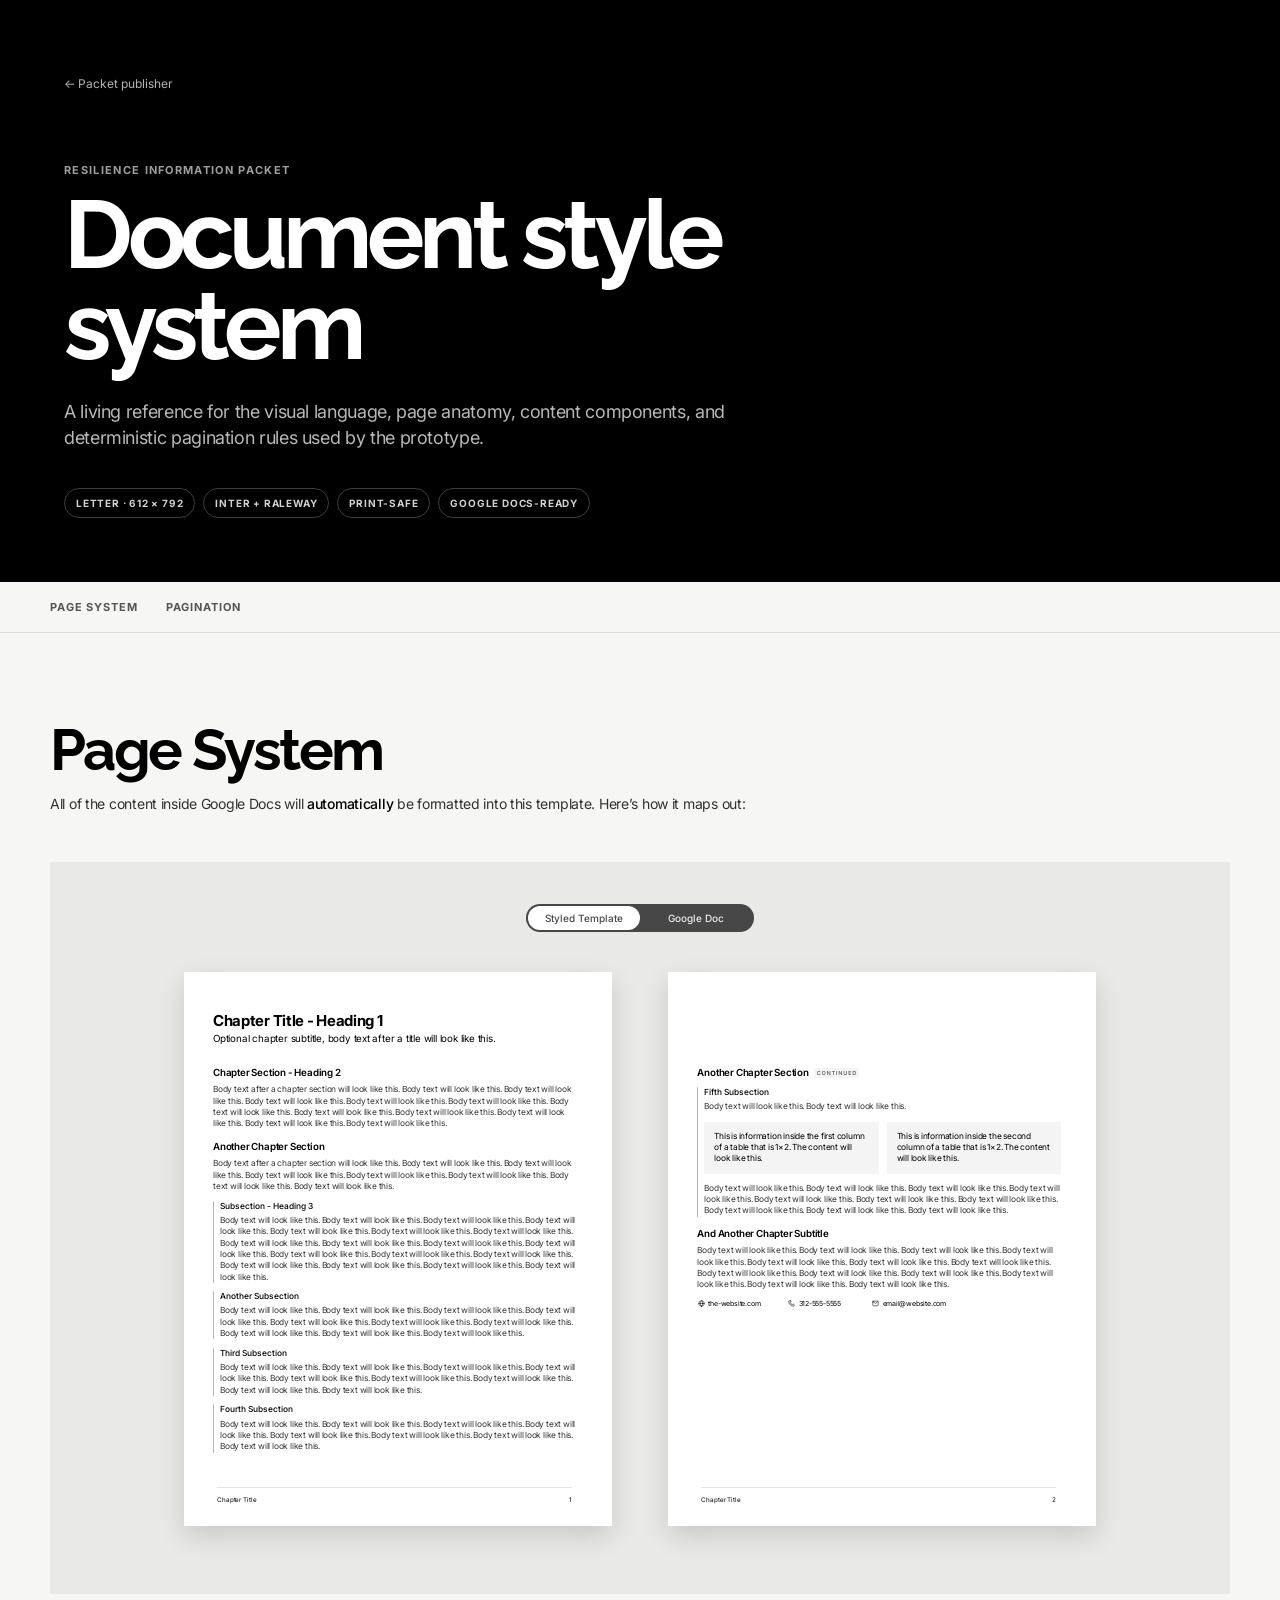
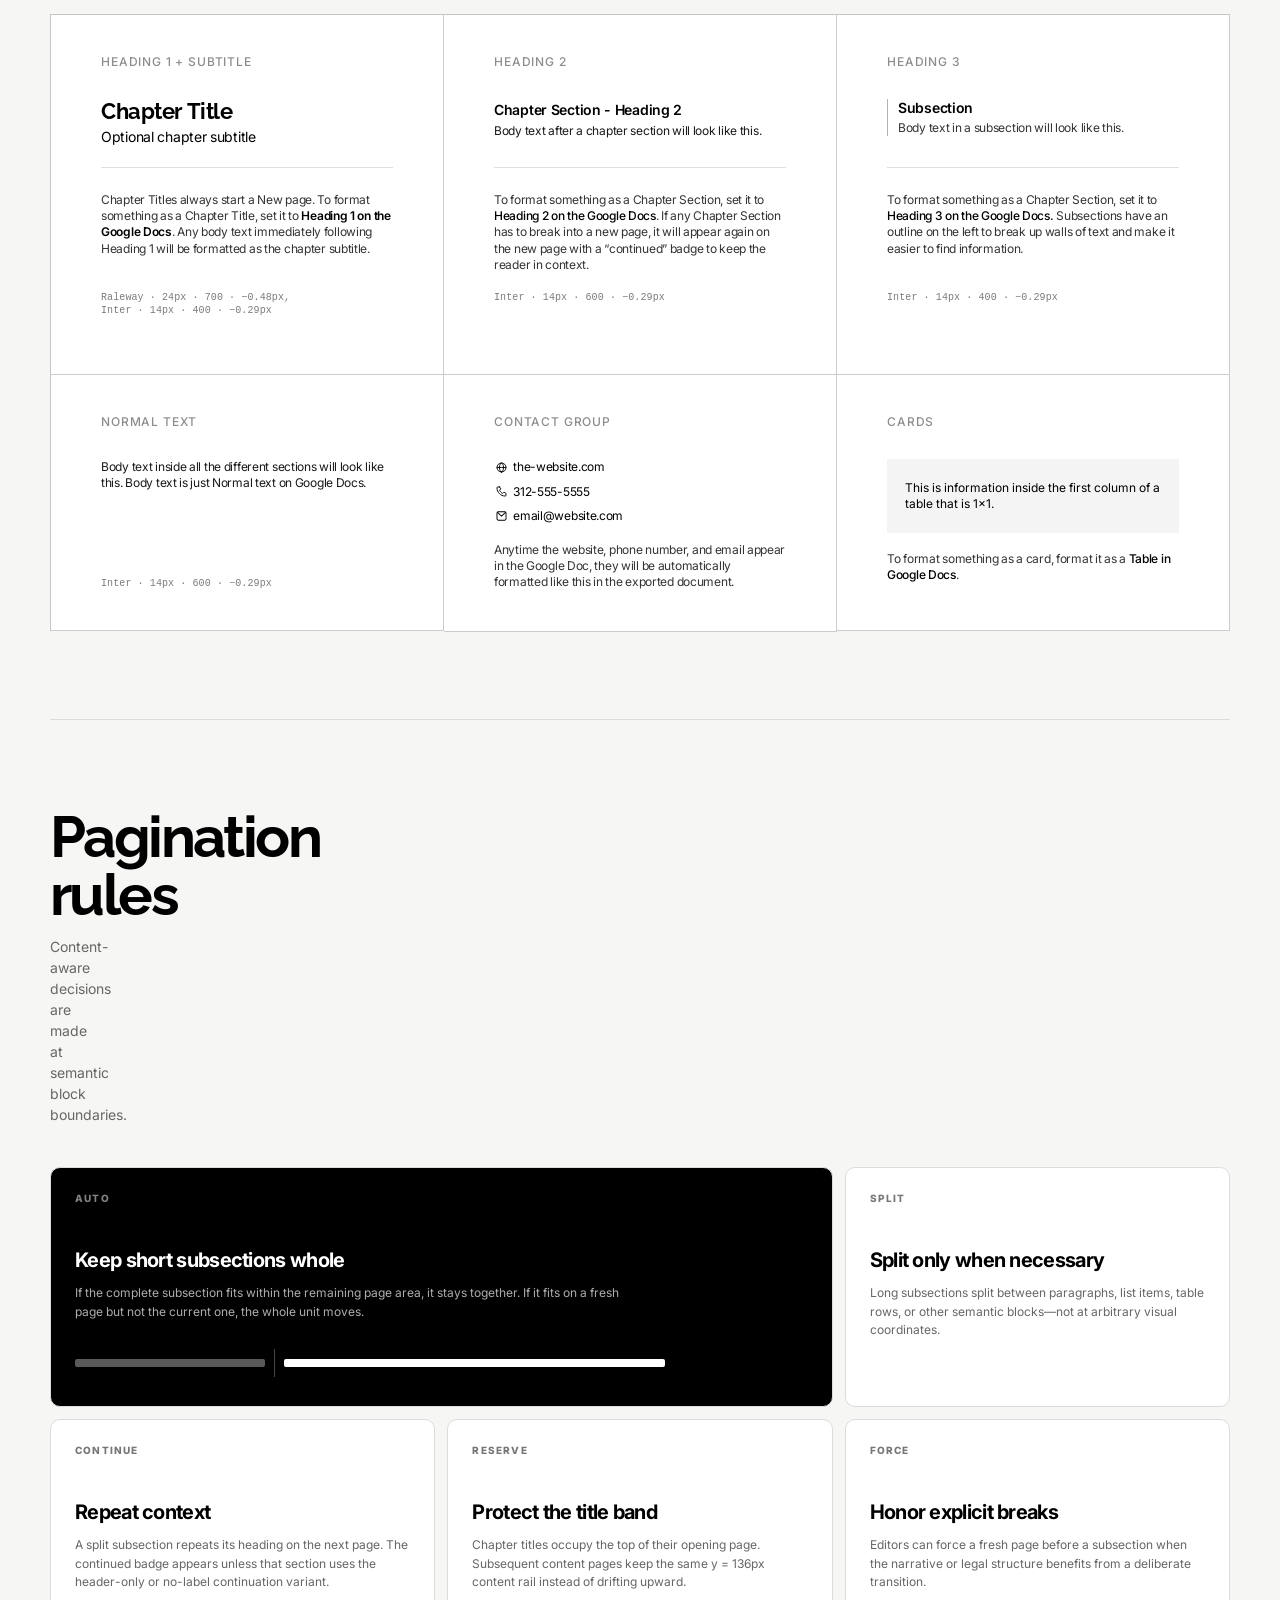
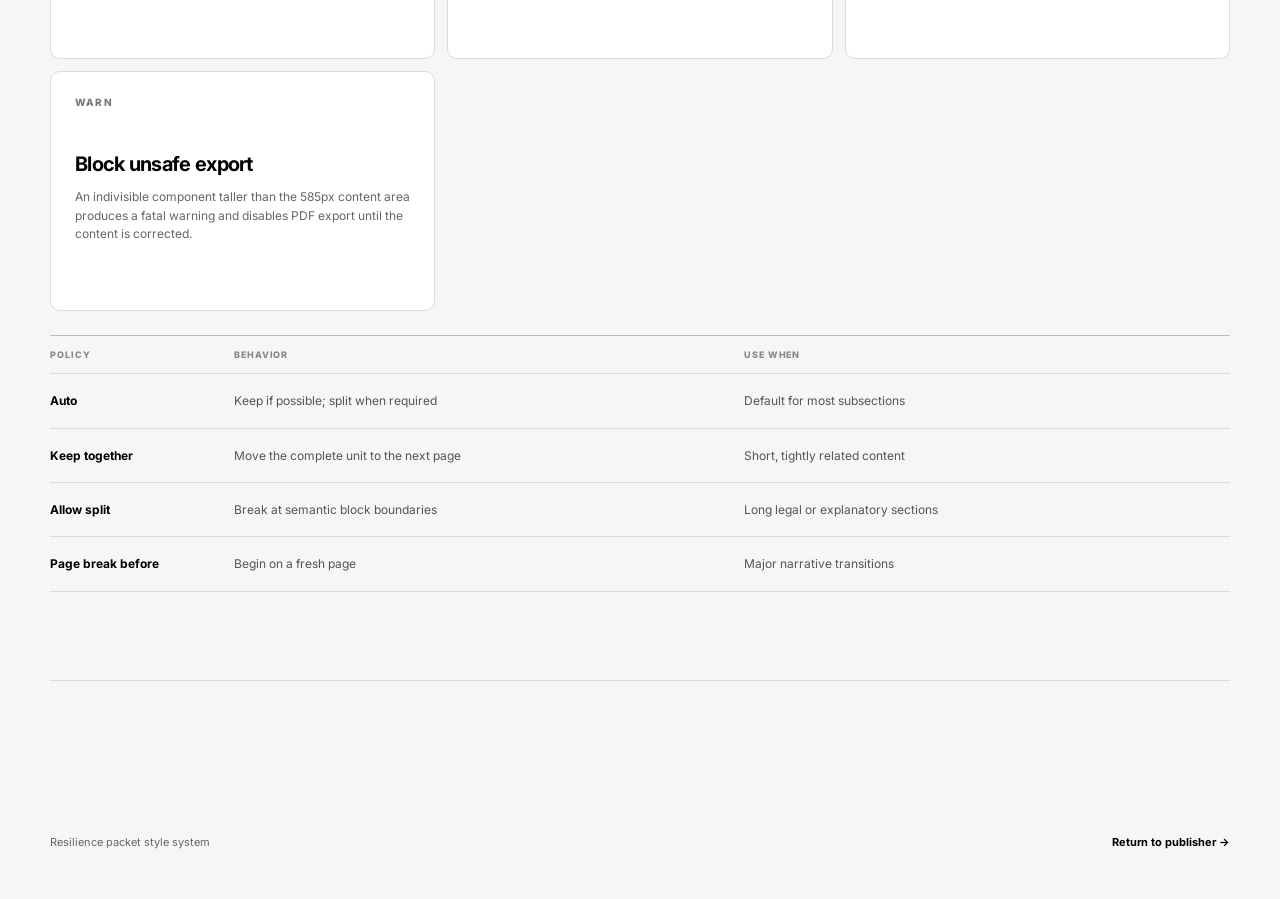
==== style-guide.html @ 7008d0ef "Baseline resilience packet prototype" ====
<!doctype html>
<html lang="en">
  <head>
    <meta charset="UTF-8" />
    <meta name="viewport" content="width=device-width, initial-scale=1.0" />
    <title>Resilience Packet — Style System</title>
    <link rel="stylesheet" href="styles.css" />
    <link rel="stylesheet" href="style-guide.css?v=20260713-10" />
  </head>
  <body class="guide-body">
    <header class="guide-header">
      <div class="guide-header-inner">
        <a class="guide-back" href="index.html">← Packet publisher</a>
        <div class="guide-kicker">Resilience information packet</div>
        <h1>Document style system</h1>
        <p class="guide-intro">A living reference for the visual language, page anatomy, content components, and deterministic pagination rules used by the prototype.</p>
        <div class="guide-status-row">
          <span>Letter · 612 × 792</span>
          <span>Inter + Raleway</span>
          <span>Print-safe</span>
          <span>Google Docs-ready</span>
        </div>
      </div>
    </header>

    <nav class="guide-nav" aria-label="Style system sections">
      <div class="guide-nav-inner">
        <a href="#page-system">Page system</a>
        <a href="#pagination">Pagination</a>
      </div>
    </nav>

    <main class="guide-main">
      <section id="page-system" class="guide-section page-system-section">
        <div class="page-system-heading">
          <h2>Page System</h2>
          <p>All of the content inside Google Docs will <strong>automatically</strong> be formatted into this template. Here’s how it maps out:</p>
        </div>

        <div class="page-system-demo" data-page-system-view="styled">
          <div class="page-system-toggle" role="group" aria-label="Page system preview">
            <button class="page-system-toggle-button is-active" type="button" data-page-system-toggle="styled" aria-pressed="true">Styled Template</button>
            <button class="page-system-toggle-button" type="button" data-page-system-toggle="docs" aria-pressed="false">Google Doc</button>
          </div>

          <div class="page-system-panel is-active" data-page-system-panel="styled">
            <div class="page-system-pages" aria-label="Two styled template pages">
              <article class="paper page-system-paper" aria-label="Styled template page one">
                <h3 class="chapter-title">Chapter Title - Heading 1</h3>
                <p class="chapter-dek">Optional chapter subtitle, body text after a title will look like this.</p>
                <div class="page-content page-system-page-content">
                  <section class="subsection">
                    <div class="subsection-heading-row"><h4 class="subsection-heading">Chapter Section - Heading 2</h4></div>
                    <p class="content-block">Body text after a chapter section will look like this. Body text will look like this. Body text will look like this. Body text will look like this. Body text will look like this. Body text will look like this. Body text will look like this. Body text will look like this. Body text will look like this. Body text will look like this. Body text will look like this. Body text will look like this.</p>
                  </section>
                  <section class="subsection is-chapter-last">
                    <div class="subsection-heading-row"><h4 class="subsection-heading">Another Chapter Section</h4></div>
                    <p class="content-block">Body text after a chapter section will look like this. Body text will look like this. Body text will look like this. Body text will look like this. Body text will look like this. Body text will look like this. Body text will look like this. Body text will look like this.</p>
                    <div class="content-block callout page-system-callout">
                      <strong class="callout-title">Subsection - Heading 3</strong>
                      <p>Body text will look like this. Body text will look like this. Body text will look like this. Body text will look like this. Body text will look like this. Body text will look like this. Body text will look like this. Body text will look like this. Body text will look like this. Body text will look like this. Body text will look like this. Body text will look like this. Body text will look like this. Body text will look like this. Body text will look like this. Body text will look like this. Body text will look like this. Body text will look like this.</p>
                    </div>
                    <div class="content-block callout page-system-callout">
                      <strong class="callout-title">Another Subsection</strong>
                      <p>Body text will look like this. Body text will look like this. Body text will look like this. Body text will look like this. Body text will look like this. Body text will look like this. Body text will look like this. Body text will look like this. Body text will look like this. Body text will look like this.</p>
                    </div>
                    <div class="content-block callout page-system-callout">
                      <strong class="callout-title">Third Subsection</strong>
                      <p>Body text will look like this. Body text will look like this. Body text will look like this. Body text will look like this. Body text will look like this. Body text will look like this. Body text will look like this. Body text will look like this. Body text will look like this.</p>
                    </div>
                    <div class="content-block callout page-system-callout">
                      <strong class="callout-title">Fourth Subsection</strong>
                      <p>Body text will look like this. Body text will look like this. Body text will look like this. Body text will look like this. Body text will look like this. Body text will look like this. Body text will look like this. Body text will look like this.</p>
                    </div>
                  </section>
                </div>
                <footer class="packet-footer"><span class="footer-label">Chapter Title</span><span class="footer-number">1</span></footer>
              </article>

              <article class="paper page-system-paper" aria-label="Styled template page two">
                <div class="page-content page-system-page-content">
                  <section class="subsection">
                    <div class="subsection-heading-row">
                      <h4 class="subsection-heading">Another Chapter Section</h4>
                      <span class="continued-badge"><img src="assets/icons/continued.svg" alt="Continued" /></span>
                    </div>
                    <div class="content-block callout page-system-callout">
                      <strong class="callout-title">Fifth Subsection</strong>
                      <p>Body text will look like this. Body text will look like this.</p>
                      <div class="card-grid page-system-card-grid">
                        <article>This is information inside the first column of a table that is 1×2. The content will look like this.</article>
                        <article>This is information inside the second column of a table that is 1×2. The content will look like this.</article>
                      </div>
                      <p class="page-system-after-cards">Body text will look like this. Body text will look like this. Body text will look like this. Body text will look like this. Body text will look like this. Body text will look like this. Body text will look like this. Body text will look like this. Body text will look like this. Body text will look like this.</p>
                    </div>
                  </section>
                  <section class="subsection is-chapter-last">
                    <div class="subsection-heading-row"><h4 class="subsection-heading">And Another Chapter Subtitle</h4></div>
                    <p class="content-block">Body text will look like this. Body text will look like this. Body text will look like this. Body text will look like this. Body text will look like this. Body text will look like this. Body text will look like this. Body text will look like this. Body text will look like this. Body text will look like this. Body text will look like this. Body text will look like this. Body text will look like this.</p>
                    <div class="contact-row page-system-contact-row">
                      <span class="contact-entry"><img class="contact-icon" src="assets/icons/website.svg" alt="" />the-website.com</span>
                      <span class="contact-entry"><img class="contact-icon" src="assets/icons/phone.svg" alt="" />312-555-5555</span>
                      <span class="contact-entry"><img class="contact-icon" src="assets/icons/email.svg" alt="" />email@website.com</span>
                    </div>
                  </section>
                </div>
                <footer class="packet-footer"><span class="footer-label">Chapter Title</span><span class="footer-number">2</span></footer>
              </article>
            </div>
          </div>

          <div class="page-system-panel" data-page-system-panel="docs" hidden>
            <div class="google-doc-embed-wrap">
              <a class="google-doc-open-link" href="https://docs.google.com/document/d/1u_cX62gQvb2xD770e0bpoiOryG_DKsj0DKi7_G0hUdY/edit?tab=t.uyp0hctjs5rq" target="_blank" rel="noreferrer">Open in Google Docs ↗</a>
              <iframe class="google-doc-embed" src="https://docs.google.com/document/d/1u_cX62gQvb2xD770e0bpoiOryG_DKsj0DKi7_G0hUdY/edit?tab=t.uyp0hctjs5rq" title="Editable Resilience Demo Google Doc with menus and formatting controls"></iframe>
            </div>
          </div>
        </div>

        <div class="page-map-grid">
          <article class="page-map-card page-map-card-tall map-heading-one">
            <div class="page-map-label">Heading 1 + Subtitle</div>
            <div class="map-heading-preview">
              <div class="map-chapter-title">Chapter Title</div>
              <div class="map-chapter-subtitle">Optional chapter subtitle</div>
            </div>
            <div class="page-map-divider" aria-hidden="true"></div>
            <p class="page-map-description">Chapter Titles always start a New page. To format something as a Chapter Title, set it to <strong>Heading 1 on the Google Docs</strong>. Any body text immediately following Heading 1 will be formatted as the chapter subtitle.</p>
            <code>Raleway · 24px · 700 · −0.48px,<br />Inter · 14px · 400 · −0.29px</code>
          </article>
          <article class="page-map-card page-map-card-tall map-heading-two">
            <div class="page-map-label">Heading 2</div>
            <div class="map-heading-preview">
              <strong class="map-section-heading">Chapter Section - Heading 2</strong>
              <p class="map-section-body">Body text after a chapter section will look like this.</p>
            </div>
            <div class="page-map-divider" aria-hidden="true"></div>
            <p class="page-map-description">To format something as a Chapter Section, set it to <strong>Heading 2 on the Google Docs</strong>. If any Chapter Section has to break into a new page, it will appear again on the new page with a “continued” badge to keep the reader in context.</p>
            <code>Inter · 14px · 600 · −0.29px</code>
          </article>
          <article class="page-map-card page-map-card-tall map-heading-three">
            <div class="page-map-label">Heading 3</div>
            <div class="map-heading-preview">
              <div class="map-subsection-content">
                <strong class="map-subsection-heading">Subsection</strong>
                <p class="map-subsection-body">Body text in a subsection will look like this.</p>
              </div>
            </div>
            <div class="page-map-divider" aria-hidden="true"></div>
            <p class="page-map-description">To format something as a Chapter Section, set it to <strong>Heading 3 on the Google Docs.</strong> Subsections have an outline on the left to break up walls of text and make it easier to find information.</p>
            <code>Inter · 14px · 400 · −0.29px</code>
          </article>
          <article class="page-map-card page-map-card-short map-normal-text">
            <div class="page-map-label">Normal text</div>
            <p class="map-normal-specimen">Body text inside all the different sections will look like this. Body text is just Normal text on Google Docs.</p>
            <code>Inter · 14px · 600 · −0.29px</code>
          </article>
          <article class="page-map-card page-map-card-short map-contact-group">
            <div class="page-map-label">Contact group</div>
            <div class="page-map-contact">
              <span class="contact-entry"><img class="contact-icon" src="assets/icons/website.svg" alt="" />the-website.com</span>
              <span class="contact-entry"><img class="contact-icon" src="assets/icons/phone.svg" alt="" />312-555-5555</span>
              <span class="contact-entry"><img class="contact-icon" src="assets/icons/email.svg" alt="" />email@website.com</span>
            </div>
            <p class="page-map-description">Anytime the website, phone number, and email appear in the Google Doc, they will be automatically formatted like this in the exported document.</p>
          </article>
          <article class="page-map-card page-map-card-short map-cards">
            <div class="page-map-label">Cards</div>
            <div class="map-card-example">This is information inside the first column of a table that is 1×1.</div>
            <p class="page-map-description">To format something as a card, format it as a <strong>Table in Google Docs</strong>.</p>
          </article>
        </div>
      </section>

      <section id="pagination" class="guide-section">
        <div class="guide-section-heading">
          <div>
            <h2>Pagination rules</h2>
            <p>Content-aware decisions are made at semantic block boundaries.</p>
          </div>
        </div>

        <div class="rule-grid">
          <article class="rule-card rule-card-primary">
            <div class="rule-number">AUTO</div>
            <h3>Keep short subsections whole</h3>
            <p>If the complete subsection fits within the remaining page area, it stays together. If it fits on a fresh page but not the current one, the whole unit moves.</p>
            <div class="rule-diagram"><span class="rule-block rule-block-short"></span><span class="rule-page-break"></span><span class="rule-block rule-block-whole"></span></div>
          </article>
          <article class="rule-card">
            <div class="rule-number">SPLIT</div>
            <h3>Split only when necessary</h3>
            <p>Long subsections split between paragraphs, list items, table rows, or other semantic blocks—not at arbitrary visual coordinates.</p>
          </article>
          <article class="rule-card">
            <div class="rule-number">CONTINUE</div>
            <h3>Repeat context</h3>
            <p>A split subsection repeats its heading on the next page. The continued badge appears unless that section uses the header-only or no-label continuation variant.</p>
          </article>
          <article class="rule-card">
            <div class="rule-number">RESERVE</div>
            <h3>Protect the title band</h3>
            <p>Chapter titles occupy the top of their opening page. Subsequent content pages keep the same y&nbsp;=&nbsp;136px content rail instead of drifting upward.</p>
          </article>
          <article class="rule-card">
            <div class="rule-number">FORCE</div>
            <h3>Honor explicit breaks</h3>
            <p>Editors can force a fresh page before a subsection when the narrative or legal structure benefits from a deliberate transition.</p>
          </article>
          <article class="rule-card">
            <div class="rule-number">WARN</div>
            <h3>Block unsafe export</h3>
            <p>An indivisible component taller than the 585px content area produces a fatal warning and disables PDF export until the content is corrected.</p>
          </article>
        </div>

        <div class="rule-matrix">
          <div class="rule-matrix-row rule-matrix-head"><span>Policy</span><span>Behavior</span><span>Use when</span></div>
          <div class="rule-matrix-row"><strong>Auto</strong><span>Keep if possible; split when required</span><span>Default for most subsections</span></div>
          <div class="rule-matrix-row"><strong>Keep together</strong><span>Move the complete unit to the next page</span><span>Short, tightly related content</span></div>
          <div class="rule-matrix-row"><strong>Allow split</strong><span>Break at semantic block boundaries</span><span>Long legal or explanatory sections</span></div>
          <div class="rule-matrix-row"><strong>Page break before</strong><span>Begin on a fresh page</span><span>Major narrative transitions</span></div>
        </div>
      </section>
    </main>

    <footer class="guide-site-footer">
      <span>Resilience packet style system</span>
      <a href="index.html">Return to publisher →</a>
    </footer>
    <script src="style-guide.js"></script>
  </body>
</html>
---- styles.css ----
@font-face {
  font-family: "Inter";
  src: url("assets/fonts/Inter-Variable.ttf") format("truetype");
  font-style: normal;
  font-weight: 100 900;
  font-display: swap;
}

@font-face {
  font-family: "Raleway";
  src: url("assets/fonts/Raleway-Variable.ttf") format("truetype");
  font-style: normal;
  font-weight: 100 900;
  font-display: swap;
}

:root {
  color-scheme: light;
  --ink: #000;
  --muted-ink: rgba(0, 0, 0, 0.8);
  --paper: #fff;
  --soft: #fafafa;
  --rule: #e5e5e5;
  --control-border: #d7d7d7;
  --page-scale: 0.9;
  --page-width: 612px;
  --page-height: 792px;
  --content-width: 520px;
  --content-height: 585px;
}

* {
  box-sizing: border-box;
}

html,
body {
  margin: 0;
  min-height: 100%;
  font-family: Inter, Arial, sans-serif;
  color: var(--ink);
  background: #efefef;
}

button,
input,
select,
textarea {
  font: inherit;
}

button {
  cursor: pointer;
}

.app-shell {
  display: grid;
  grid-template-columns: minmax(340px, 420px) minmax(0, 1fr);
  min-height: 100vh;
  transition: grid-template-columns 180ms ease;
}

.app-shell.settings-collapsed {
  grid-template-columns: 0 minmax(0, 1fr);
}

.editor-panel {
  position: sticky;
  top: 0;
  z-index: 2;
  height: 100vh;
  overflow-y: auto;
  background: #fff;
  border-right: 1px solid #d8d8d8;
  transition: opacity 120ms ease;
}

.app-shell.settings-collapsed .editor-panel {
  overflow: hidden;
  border-right: 0;
  opacity: 0;
  visibility: hidden;
  pointer-events: none;
}

.editor-header,
.editor-section {
  padding: 24px;
  border-bottom: 1px solid #e8e8e8;
}

.settings-section {
  padding: 0;
}

.settings-section > summary {
  display: flex;
  align-items: center;
  justify-content: space-between;
  gap: 16px;
  padding: 24px;
  cursor: pointer;
  list-style: none;
}

.settings-section > summary::-webkit-details-marker {
  display: none;
}

.settings-section > summary::after {
  width: 7px;
  height: 7px;
  border-right: 1.5px solid #555;
  border-bottom: 1.5px solid #555;
  content: "";
  transform: rotate(45deg);
  transition: transform 120ms ease;
}

.settings-section[open] > summary::after {
  transform: rotate(225deg);
}

.settings-section-content {
  padding: 0 24px 24px;
}

.editor-header,
.section-heading-row,
.preview-toolbar,
.preview-actions {
  display: flex;
  align-items: center;
  justify-content: space-between;
  gap: 16px;
}

.eyebrow {
  margin: 0 0 4px;
  color: #707070;
  font-size: 10px;
  font-weight: 700;
  letter-spacing: 0.11em;
  text-transform: uppercase;
}

.editor-header h1,
.preview-toolbar h2,
.editor-section h2 {
  margin: 0;
  letter-spacing: -0.03em;
}

.editor-header h1 {
  font-size: 22px;
}

.status-dot {
  width: 9px;
  height: 9px;
  border-radius: 50%;
  background: #2a9c55;
  box-shadow: 0 0 0 4px rgba(42, 156, 85, 0.12);
}

.editor-section h2 {
  font-size: 14px;
}

.section-heading-row {
  align-items: flex-start;
  margin-bottom: 14px;
}

.section-heading-row p,
.settings-section-intro,
.import-summary {
  margin: 4px 0 0;
  color: #666;
  font-size: 11px;
  line-height: 1.45;
}

.meta-grid {
  display: grid;
  grid-template-columns: 1fr 110px;
  gap: 12px;
}

.meta-grid h2 {
  grid-column: 1 / -1;
  margin-bottom: 2px;
}

.meta-grid label:first-of-type,
.meta-grid label:nth-of-type(2) {
  grid-column: 1 / -1;
}

label {
  display: grid;
  gap: 6px;
  color: #555;
  font-size: 11px;
  font-weight: 600;
}

input,
select,
textarea {
  width: 100%;
  min-width: 0;
  border: 1px solid var(--control-border);
  border-radius: 6px;
  background: #fff;
  color: #111;
}

input {
  height: 36px;
  padding: 0 10px;
}

textarea {
  min-height: 58px;
  padding: 9px 10px;
  line-height: 1.4;
  resize: vertical;
}

select {
  height: 30px;
  padding: 0 8px;
  font-size: 11px;
}

input:focus,
select:focus,
textarea:focus {
  outline: 2px solid #111;
  outline-offset: 1px;
}

.summary-settings {
  display: grid;
  gap: 14px;
}

.settings-section-intro {
  margin: -4px 0 0;
}

.summary-setting-group {
  display: grid;
  gap: 12px;
  margin: 0;
  padding: 0 0 0 12px;
  border: 0;
  border-left: 1px solid #dedede;
}

.summary-setting-group legend {
  margin: 0 0 10px -12px;
  padding: 0;
  color: #555;
  font-size: 11px;
  font-weight: 600;
}

.source-link-control {
  gap: 7px;
}

.source-link-control input[aria-invalid="true"] {
  border-color: #b42318;
}

.source-link-actions {
  display: flex;
  align-items: center;
  gap: 12px;
  margin-top: 12px;
}

.source-link-actions .primary-button {
  width: auto;
  margin-top: 0;
  white-space: nowrap;
}

.text-link {
  color: #333;
  font-size: 11px;
  font-weight: 600;
  text-underline-offset: 2px;
}

.primary-button,
.secondary-button,
.toolbar-button {
  border: 0;
  border-radius: 6px;
}

.primary-button {
  width: 100%;
  margin-top: 12px;
  padding: 11px 14px;
  background: #000;
  color: #fff;
  font-size: 12px;
  font-weight: 700;
}

.secondary-button {
  padding: 9px 13px;
  background: #111;
  color: #fff;
  font-size: 11px;
  font-weight: 700;
}

.toolbar-button {
  display: inline-flex;
  min-height: 32px;
  align-items: center;
  justify-content: center;
  padding: 8px 11px;
  border: 1px solid #cfcfcf;
  background: rgba(255, 255, 255, 0.82);
  color: #222;
  font-size: 11px;
  font-weight: 700;
  line-height: 1;
  text-decoration: none;
}

.preview-panel {
  min-width: 0;
  overflow-x: auto;
  padding: 0 34px 48px;
  background: #ededed;
}

.preview-toolbar {
  position: sticky;
  top: 0;
  z-index: 1;
  min-height: 76px;
  padding: 14px 0;
  background: rgba(237, 237, 237, 0.94);
  backdrop-filter: blur(12px);
}

.preview-toolbar h2 {
  font-size: 18px;
}

.zoom-control {
  grid-template-columns: auto 100px 34px;
  align-items: center;
  gap: 8px;
}

.zoom-control input {
  height: auto;
  padding: 0;
}

.zoom-control span {
  color: #555;
  font-size: 10px;
  font-variant-numeric: tabular-nums;
}

.render-warnings {
  display: none;
  max-width: 680px;
  margin: 0 auto 14px;
  padding: 10px 12px;
  border: 1px solid #e2b75c;
  border-radius: 6px;
  background: #fff8e8;
  color: #644a12;
  font-size: 11px;
  line-height: 1.45;
}

.render-warnings.is-visible {
  display: block;
}

.print-blocker {
  display: none;
}

.pages {
  display: flex;
  flex-direction: column;
  align-items: center;
  gap: 28px;
  min-width: max-content;
}

.page-comparison {
  display: grid;
  grid-template-columns: repeat(2, max-content);
  align-items: start;
  gap: 24px;
}

.app-shell.figma-hidden .page-comparison {
  grid-template-columns: max-content;
}

.app-shell.figma-hidden .figma-reference-column {
  display: none;
}

.comparison-column {
  display: grid;
  gap: 8px;
  margin: 0;
}

.comparison-label {
  margin: 0;
  color: #666;
  font-size: 10px;
  font-weight: 700;
  letter-spacing: 0.09em;
  line-height: 1;
  text-transform: uppercase;
}

.figma-reference-page {
  display: block;
  width: var(--page-width);
  height: var(--page-height);
  zoom: var(--page-scale);
  background: var(--paper);
  box-shadow: 0 8px 28px rgba(0, 0, 0, 0.13);
}

.paper {
  position: relative;
  flex: none;
  width: var(--page-width);
  height: var(--page-height);
  overflow: hidden;
  zoom: var(--page-scale);
  background: var(--paper);
  box-shadow: 0 8px 28px rgba(0, 0, 0, 0.13);
}

.cover-page {
  font-family: Inter, sans-serif;
}

.cover-brand {
  position: absolute;
  top: 59px;
  left: 42.53px;
  margin: 0;
  font-family: Raleway, sans-serif;
  font-size: 22.461px;
  font-weight: 900;
  letter-spacing: -0.4492px;
}

.cover-title {
  position: absolute;
  top: 280px;
  left: 40.53px;
  width: 413.325px;
  margin: 0;
  font-family: Raleway, sans-serif;
  font-size: 60px;
  font-weight: 700;
  line-height: normal;
  letter-spacing: -1.2px;
}

.cover-subtitle {
  position: absolute;
  top: 430.08px;
  left: 42.53px;
  margin: 0;
  color: rgba(0, 0, 0, 0.75);
  font-size: 23px;
  font-weight: 400;
  letter-spacing: -0.44px;
}

.cover-meta {
  position: absolute;
  top: 737.67px;
  margin: 0;
  font-size: 10px;
  letter-spacing: 0.8px;
  text-transform: uppercase;
}

.cover-site {
  left: 43.53px;
}

.cover-year {
  right: 42.72px;
}

.chapter-title {
  position: absolute;
  top: 56px;
  left: 42px;
  margin: 0;
  font-size: 21.607px;
  font-weight: 700;
  line-height: normal;
  letter-spacing: -0.4321px;
}

.chapter-dek {
  position: absolute;
  top: 88px;
  left: 42px;
  width: 427.5px;
  margin: 0;
  color: #000;
  font-size: 14px;
  line-height: normal;
  letter-spacing: -0.29px;
}

.orientation-page {
  background: #fafafa;
}

.orientation-banner {
  position: absolute;
  top: 36px;
  left: 30.12px;
  width: 551.288px;
  height: 92.273px;
}

.orientation-title {
  position: absolute;
  top: 68px;
  left: 305.12px;
  width: auto;
  margin: 0;
  transform: translateX(-50%);
  font-family: Raleway, sans-serif;
  font-size: 24px;
  font-weight: 700;
  letter-spacing: -0.48px;
  text-align: center;
  white-space: nowrap;
}

.orientation-card {
  position: absolute;
  display: flex;
  flex-direction: column;
  align-items: center;
  justify-content: center;
  border: 1px solid #e5e5e5;
  border-radius: 9.149px;
  background: #fff;
  overflow: hidden;
  text-align: center;
}

.orientation-card p {
  margin: 0;
  font-size: 16px;
  font-weight: 500;
  letter-spacing: -0.32px;
}

.orientation-card b {
  position: absolute;
  top: 61.67px;
  left: 59.31px;
  z-index: 2;
  width: 147.544px;
  height: 45.806px;
  padding-top: 11.05px;
  background: #000;
  color: #fff;
  font-family: Raleway, sans-serif;
  font-size: 20.26px;
  font-weight: 900;
  letter-spacing: 0.2026px;
}

.orientation-card small {
  position: absolute;
  margin: 0;
  font-size: 12px;
  line-height: normal;
  letter-spacing: -0.24px;
}

.orientation-rights {
  top: 151.14px;
  left: 28px;
  width: 265.842px;
  height: 119.459px;
  opacity: 0.9;
}

.orientation-rights p {
  width: 214px;
}

.orientation-emotions {
  top: 151.14px;
  left: 318.41px;
  width: 265.917px;
  height: 273.15px;
}

.orientation-emotions > p {
  position: absolute;
  top: 33.07px;
  width: 155px;
}

.orientation-emotion-icons {
  position: absolute;
  top: 103.25px;
  left: 42.61px;
  display: flex;
  width: 173px;
  align-items: center;
  justify-content: space-between;
}

.orientation-emotion-icons img {
  width: 31.899px;
  height: 31.899px;
}

.orientation-emotion-icons img:nth-child(2) {
  transform: translateY(-8px);
}

.orientation-emotion-icons img:nth-child(3) {
  width: 34.838px;
  height: 34.838px;
}

.orientation-emotions small:nth-of-type(1) {
  top: 177.86px;
  width: 221px;
}

.orientation-emotions small:nth-of-type(2) {
  top: 223.23px;
}

.orientation-confidentiality {
  top: 288.37px;
  left: 28px;
  width: 265.842px;
  height: 135.927px;
}

.orientation-confidentiality p {
  position: absolute;
  top: 65.23px;
  width: 184.285px;
}

.orientation-conf-icon {
  position: absolute;
  top: 28.5px;
  left: 116.84px;
  width: 33.72px;
  height: 23.264px;
}

.orientation-conf-icon img {
  position: absolute;
  object-fit: contain;
}

.orientation-conf-icon img:nth-child(1) {
  top: 3.4px;
  left: 3.66px;
  width: 24.833px;
  height: 19.082px;
}

.orientation-conf-icon img:nth-child(2) {
  top: 15.45px;
  left: 0.72px;
  width: 9.949px;
  height: 8.703px;
}

.orientation-conf-icon img:nth-child(3) {
  inset: 0;
  width: 33.72px;
  height: 23.264px;
}

.orientation-card-asterisk {
  position: absolute;
  top: 13.07px;
  right: 13.06px;
  width: 8.626px;
  height: 9.149px;
}

.orientation-billing,
.orientation-organization {
  top: 445.75px;
  width: 265.917px;
  height: 273.15px;
  border: 0;
}

.orientation-billing {
  left: 28px;
}

.orientation-organization {
  left: 318.51px;
}

.orientation-card-bg {
  position: absolute;
  inset: 0;
  width: 100%;
  height: 100%;
}

.orientation-billing-mark {
  position: absolute;
  top: 56.1px;
  left: 97.03px;
  display: grid;
  width: 71.782px;
  height: 62.733px;
  place-items: center;
  background: #000;
}

.orientation-billing-mark img {
  width: 50.381px;
  height: 34.597px;
}

.orientation-billing p {
  position: absolute;
  top: 157.78px;
  width: 205.72px;
}

.orientation-billing small {
  top: 222.17px;
  width: 142px;
}

.orientation-org-photo {
  position: absolute;
  top: 25.86px;
  left: 71.26px;
  width: 118.014px;
  height: 111.5px;
  mix-blend-mode: multiply;
  object-fit: cover;
  opacity: 0.5;
}

.orientation-organization p {
  position: absolute;
  top: 157.35px;
  width: 181.778px;
}

.orientation-organization small {
  top: 205.4px;
  width: 181.778px;
  font-size: 16px;
  font-weight: 500;
  letter-spacing: -0.32px;
}

.orientation-underline {
  position: absolute;
  top: 220px;
  left: 56.89px;
  width: 157.156px;
  height: 11.289px;
}

.orientation-footnote-asterisk {
  position: absolute;
  top: 753.75px;
  left: 172.56px;
  width: 6.564px;
  height: 6.564px;
}

.orientation-footnote {
  position: absolute;
  top: 756.28px;
  left: 181px;
  right: 29px;
  margin: 0;
  font-size: 9px;
  line-height: normal;
  letter-spacing: -0.18px;
  text-align: right;
  white-space: nowrap;
}

.letter-salutation {
  position: absolute;
  top: 70.43px;
  left: 65px;
  margin: 0;
  font-family: Raleway, sans-serif;
  font-size: 24px;
  font-weight: 700;
}

.letter-main {
  position: absolute;
  top: 164px;
  left: 65px;
  width: 485px;
  font-size: 14px;
  line-height: normal;
  letter-spacing: -0.09px;
}

.letter-main p {
  margin: 0 0 14px;
}

.letter-signoff {
  position: absolute;
  top: 412.89px;
  left: 65px;
  margin: 0;
  font-size: 14px;
  width: 427.5px;
  line-height: normal;
  letter-spacing: -0.2902px;
}

.letter-notes {
  position: absolute;
  top: 489px;
  left: 65px;
  width: 481px;
  padding-top: 0;
  border-top: 0.68px solid #e5e5e5;
  color: var(--muted-ink);
  font-size: 12px;
  line-height: 1.35;
  letter-spacing: -0.2902px;
}

.letter-notes p {
  position: absolute;
  left: 0;
  width: 457px;
  margin: 0;
}

.letter-notes p:nth-child(1) { top: 47px; }
.letter-notes p:nth-child(2) { top: 111px; }
.letter-notes p:nth-child(3) { top: 174px; width: 421.2px; }

.letter-notes .contact-row {
  position: absolute;
  top: 218px;
  left: 0;
  margin: 0;
}

.contents-list {
  position: absolute;
  top: 136px;
  left: 43px;
  display: grid;
  width: 481px;
  gap: 0;
}

.contents-entry {
  display: grid;
  height: 53px;
  align-content: start;
  gap: 2px;
}

.contents-entry:nth-child(4),
.contents-entry:nth-child(5),
.contents-entry:nth-child(6) {
  height: 69px;
}

.contents-entry strong {
  font-size: 14px;
  font-weight: 500;
}

.contents-entry span {
  color: var(--muted-ink);
  font-size: 12px;
  line-height: 1.35;
}

.page-content,
.measurement-content {
  width: var(--content-width);
  font-size: 12px;
}

.page-content {
  position: absolute;
  top: 136px;
  left: 42px;
  height: var(--content-height);
}

.subsection {
  width: 100%;
  padding-bottom: 16px;
}

.subsection.is-chapter-last {
  padding-bottom: 0;
}

.subsection.continues-next-page {
  padding-bottom: 0;
}

.subsection.continues-next-page > .content-block:last-child {
  margin-bottom: 0 !important;
}

.subsection-heading-row {
  display: flex;
  align-items: center;
  gap: 8px;
  min-height: 17px;
  margin: 0 0 8px;
}

.subsection-heading {
  margin: 0;
  font-size: 14px;
  font-weight: 600;
  line-height: normal;
  letter-spacing: -0.29025px;
}

.continued-badge {
  display: inline-flex;
  flex: none;
  width: 64px;
  height: 14px;
  align-items: center;
  justify-content: center;
  border-radius: 3px;
  background: rgba(217, 217, 217, 0.3);
  font-size: 6px;
  font-weight: 700;
  letter-spacing: 0.08em;
}

.continued-badge img {
  display: block;
  width: 56px;
  height: 6px;
}

.content-block {
  margin: 0 0 12px;
  color: var(--muted-ink);
  font-size: 12px;
  font-weight: 400;
  line-height: 1.35;
  letter-spacing: -0.29025px;
}

.content-block:last-child {
  margin-bottom: 0;
}

.content-block strong {
  color: #000;
  font-weight: 500;
}

.content-list {
  padding-left: 18px;
}

.content-list li {
  margin: 0 0 5px;
  padding-left: 1px;
}

.content-table {
  width: 529px;
  overflow: hidden;
  border: 1px solid #ccc;
  border-collapse: separate;
  border-radius: 6px;
  border-spacing: 0;
  color: #000;
  line-height: normal;
  letter-spacing: 0.01px;
  table-layout: fixed;
}

.content-table th,
.content-table td {
  padding: 15px 19px;
  border: 0;
  border-bottom: 1px solid #ccc;
  text-align: left;
  vertical-align: top;
}

.content-table th {
  font-weight: 600;
}

.content-table strong {
  font-weight: 700;
}

.content-table tr:last-child > * {
  border-bottom: 0;
}

.content-table tr > * + * {
  border-left: 0;
}

.content-table ul,
.content-table ol {
  margin: 8px 0 0;
  padding-left: 18px;
}

.content-table li {
  margin: 0;
}

.table-gap {
  display: block;
  height: 8px;
}

.citation-cell {
  padding-block: 15.5px !important;
}

.citation-columns {
  display: flex;
  gap: 27px;
  align-items: flex-start;
  white-space: nowrap;
}

.table-police-report tr:last-child td {
  padding-block: 10px;
}

.emotion-exercise {
  position: relative;
  min-height: 195px;
  padding-right: 64px;
}

.emotion-prompt {
  margin-bottom: 13px;
  color: #000;
  font-size: 14px;
  font-weight: 600;
}

.emotion-pills {
  display: flex;
  flex-wrap: wrap;
  gap: 7px;
  align-content: flex-start;
}

.emotion-pill {
  display: inline-flex;
  min-width: 58px;
  height: 29.63px;
  align-items: center;
  justify-content: center;
  padding: 0 12px;
  border: 1px solid #9b9b9b;
  border-radius: 999px;
  color: #000;
  font-size: 10.458px;
  font-weight: 500;
  letter-spacing: -0.18px;
}

.emotion-reassurance {
  position: absolute;
  top: 82px;
  right: 0;
  width: 52px;
  margin: 0;
  color: #000;
  font-size: 12px;
  font-weight: 600;
}

.emotion-reassurance::before {
  position: absolute;
  top: -50px;
  bottom: -50px;
  left: -12px;
  width: 7px;
  border: solid #000;
  border-width: 1px 0 1px 1px;
  content: "";
}

.visual-grid-block {
  margin: 0;
}

.visual-grid-label {
  margin-bottom: 12px;
  color: #000;
  font-size: 14px;
  font-weight: 600;
}

.visual-grid {
  display: grid;
  grid-template-columns: repeat(2, 1fr);
  gap: 7px 11px;
}

.visual-grid-cell {
  height: 95px;
  border-radius: 5px;
  background: #d9d9d9;
}

.contact-row {
  display: grid;
  grid-template-columns: 128.65px 120px minmax(0, 1fr);
  align-items: center;
  gap: 0;
  color: #000;
  font-size: 12px;
  letter-spacing: -0.29px;
}

.contact-entry {
  display: inline-flex;
  align-items: center;
  gap: 3.83px;
  white-space: nowrap;
}

.contact-icon {
  display: block;
  width: 15.3px;
  height: 15.3px;
}

.process-steps {
  display: grid;
  gap: 7px;
  overflow: visible;
}

.process-step {
  display: grid;
  min-height: 40px;
  grid-template-columns: 54px 1fr;
  align-items: center;
  width: 491px;
  padding: 10px 13px;
  border-radius: 6px;
  background: rgba(217, 217, 217, 0.2);
}

.process-step + .process-step {
  min-height: 53px;
  border-top: 0;
}

.process-step:first-child {
  width: 298px;
}

.process-step strong {
  font-size: 10px;
  font-weight: 500;
  letter-spacing: 0.1px;
}

.card-grid {
  display: grid;
  grid-template-columns: repeat(2, minmax(0, 1fr));
  gap: 11px;
}

.card-grid article {
  padding: 14px 18px;
  background: rgba(217, 217, 217, 0.3);
  color: #000;
  font-size: 12px;
  line-height: 1.35;
}

.card-grid article:only-child,
.card-grid article:nth-last-child(2):first-child,
.card-grid article:nth-last-child(2):first-child ~ article {
  min-height: 74px;
}

.card-grid-stack {
  grid-template-columns: 1fr;
}

.card-grid-stack article {
  width: 493px;
  min-height: 0;
}

.card-grid-stack article:first-child { min-height: 142px; }
.card-grid-stack article:last-child { min-height: 105px; }

.callout {
  position: relative;
  padding-left: 10px;
}

.callout::before {
  position: absolute;
  top: 0;
  bottom: 0;
  left: 0;
  width: 1px;
  border-radius: 5px;
  background: rgba(0, 0, 0, 0.3);
  content: "";
}

.callout-title {
  display: block;
  margin-bottom: 4px;
  color: #000;
  font-weight: 600;
  letter-spacing: 0.01px;
}

.callout p,
.card-grid article p {
  margin: 12px 0 0;
}

/* Figma: callout copy starts exactly 20px below the title baseline anchor. */
.callout-title + p {
  margin-top: 0;
}

.callout-group {
  display: grid;
  gap: 6px;
}

.callout-group .content-block {
  margin: 0;
}

.section-divider {
  position: relative;
  width: 503px;
  height: 26px;
  margin: 0;
}

.section-divider::after {
  position: absolute;
  top: 13px;
  left: 0;
  width: 497px;
  height: 0.675px;
  background: #e5e5e5;
  content: "";
}

.resource-link {
  display: flex;
  align-items: center;
  gap: 3.83px;
  color: #000;
}

.resource-link img {
  width: 15.3px;
  height: 15.3px;
}

.callout-copy > :first-child {
  margin-top: 0;
}

.callout-copy > :last-child {
  margin-bottom: 0;
}

.callout p:last-child,
.card-grid article p:last-child {
  margin-bottom: 0;
}

.packet-footer {
  position: absolute;
  top: 736.81px;
  left: 47.8px;
  width: 506.81px;
  height: 32px;
  border-top: 0.68px solid #e5e5e5;
  color: #000;
  font-size: 9px;
  letter-spacing: -0.18px;
}

.footer-label,
.footer-number {
  position: absolute;
  top: 11.47px;
}

.footer-label {
  left: 0;
}

.footer-number {
  right: 0;
  text-align: right;
}

/* Frame-level refinements preserve deliberate variations in the source packet. */
.letter-120 .chapter-title,
.letter-121 .chapter-title {
  font-family: Raleway, sans-serif;
  font-size: 24px;
  font-weight: 700;
  letter-spacing: -0.48px;
}

.letter-121 .page-content,
.letter-122 .page-content,
.letter-129 .page-content,
.letter-132 .page-content,
.letter-133 .page-content {
  width: 503px;
}

.letter-121 .content-block,
.letter-122 .content-block {
  letter-spacing: 0.01px;
}

.letter-121 .subsection:not(:last-child) {
  padding-bottom: 18px;
}

.letter-122 .chapter-title {
  font-weight: 600;
}

.letter-122 .subsection:nth-child(1) { padding-bottom: 22px; }
.letter-122 .subsection:nth-child(2) { padding-bottom: 28px; }
.letter-122 .subsection:nth-child(3) { padding-bottom: 28px; }

.letter-122 .subsection:nth-child(3) > .content-block:nth-child(2) { margin-bottom: 8px; }
.letter-122 .subsection:nth-child(3) > .content-block:nth-child(3) { margin-bottom: 7px; }

.letter-123 .subsection:first-child {
  padding-bottom: 27px;
}

.letter-123 .subsection:nth-child(2) > .subsection-heading-row {
  margin-bottom: 17px;
}

.letter-123 .subsection:nth-child(2) > .content-block,
.letter-124 .subsection > .content-block,
.letter-125 .subsection > .content-block,
.letter-126 .subsection > .content-block {
  margin-bottom: 17px;
}

.letter-123 .callout-group {
  display: block;
}

.letter-123 .subsection:nth-child(2) > .callout:nth-child(2) { height: 53px; }
.letter-123 .subsection:nth-child(2) > .callout:nth-child(3) { height: 116px; }
.letter-123 .subsection:nth-child(2) > .callout:nth-child(4) { height: 226px; }

.letter-123 .callout-group .process-steps {
  margin-top: 10px;
}

.letter-123 .callout-group > .callout-copy:last-of-type,
.letter-123 .callout-group > .process-steps + .callout-copy {
  margin-top: 14px;
}

.letter-124 .subsection-heading-row {
  margin-bottom: 22px;
  transform: translate(-4px, 5px);
}

.letter-124 .subsection,
.letter-126 .subsection {
  padding-bottom: 0;
}

.letter-124 .subsection > .callout:nth-child(2) { height: 68px; }
.letter-124 .subsection > .callout:nth-child(3) { height: 84px; }
.letter-124 .subsection > .callout:nth-child(4) { height: 67px; }
.letter-124 .subsection > .callout:nth-child(5) {
  height: 180px;
  margin-bottom: 0;
}

.letter-125 .subsection > .callout:nth-child(3) { height: 176px; }
.letter-125 .subsection > .callout:nth-child(4) { height: 299px; }

.letter-126 .subsection-heading-row {
  margin-bottom: 17px;
}

.letter-126 .subsection > .callout:nth-child(2) { height: 96px; }
.letter-126 .subsection > .callout:nth-child(3) { height: 106px; }
.letter-126 .subsection > .callout:nth-child(4) {
  height: 248px;
  margin-bottom: 0;
}

.letter-126 .subsection > .callout:nth-child(4) p + p {
  margin-top: 10px;
}

.letter-129 .subsection:first-child > .subsection-heading-row {
  margin-bottom: 17px;
}

.letter-129 .subsection:first-child {
  padding-bottom: 41px;
}

.letter-129 .subsection:nth-child(2) > .subsection-heading-row {
  margin-bottom: 18px;
}

.letter-129 .emotion-exercise {
  min-height: 150px;
  padding-right: 110px;
}

.letter-129 .emotion-pills {
  width: 405px;
  gap: 10.46px;
}

.letter-129 .emotion-pill {
  min-width: 58px;
  height: 29.63px;
  padding: 0 17.43px;
  border: 0.871px solid #000;
  border-radius: 46.188px;
  letter-spacing: -0.2529px;
}

.letter-129 .emotion-pill:nth-child(14) { width: 107.191px; }
.letter-129 .emotion-pill:nth-child(15),
.letter-129 .emotion-pill:nth-child(16) { width: 155.994px; }

.letter-129 .emotion-reassurance {
  top: 62px;
  right: auto;
  left: 444px;
  z-index: 1;
  display: grid;
  width: 90px;
  height: 26px;
  place-items: center;
  background: #fff;
  font-weight: 400;
  text-align: center;
}

.letter-129 .emotion-reassurance::before {
  top: -62px;
  bottom: auto;
  left: 24px;
  z-index: -1;
  width: 22.5px;
  height: 150px;
  border: 1px solid rgba(0, 0, 0, 0.2);
  border-left: 0;
}

.letter-129 .visual-grid,
.letter-131 .visual-grid {
  grid-template-columns: 246px 246px;
}

.letter-130 .page-content,
.letter-131 .page-content {
  left: 49px;
  width: 503px;
}

.letter-130 .subsection:first-child {
  padding-bottom: 19px;
}

.letter-130 .subsection:first-child .content-list li {
  margin-bottom: 0;
}

.letter-130 .subsection:nth-child(2) > .content-list {
  margin-bottom: 23px;
}

.letter-130 .subsection:nth-child(2) > .content-block:nth-child(4) {
  margin-bottom: 8px;
}

.letter-130 .subsection:nth-child(2) > .content-block:nth-child(5) {
  margin-bottom: 8px;
}

.letter-130 .subsection:nth-child(2) > .contact-row {
  position: relative;
  top: 13px;
}

.letter-131 .subsection:first-child > .subsection-heading-row {
  margin-bottom: 18px;
}

.letter-131 .subsection:first-child {
  padding-bottom: 45px;
}

.letter-131 .subsection:nth-child(2) > .content-block {
  margin-bottom: 15px;
  letter-spacing: 0.01px;
}

.letter-132 .chapter-dek,
.letter-134 .chapter-dek {
  width: 398px;
  color: var(--muted-ink);
  font-size: 12px;
  line-height: 1.35;
  letter-spacing: -0.2902px;
}

.letter-132 .subsection:first-child {
  padding-bottom: 40px;
}

.letter-132 .subsection:nth-child(2) > .content-block:nth-child(3) {
  margin-bottom: 7px;
}

.letter-132 .resource-link {
  margin-bottom: 8px;
}

.letter-133 .subsection:first-child {
  padding-bottom: 17px;
}

.letter-127 .subsection > .content-block:nth-child(5) {
  margin-bottom: 10px;
}

.letter-127 .section-divider {
  margin-bottom: 8px;
}

.letter-127 .section-divider + .content-block {
  margin-bottom: 15px;
}

.letter-127 .process-steps {
  margin-bottom: 17px;
}

.letter-134 .page-content,
.letter-135 .page-content,
.letter-136 .page-content,
.letter-137 .page-content {
  width: 529px;
}

.letter-134 .subsection,
.letter-135 .subsection,
.letter-136 .subsection,
.letter-137 .subsection {
  padding-bottom: 0;
}

.letter-134 .subsection-heading-row,
.letter-135 .subsection-heading-row,
.letter-136 .subsection-heading-row,
.letter-137 .subsection-heading-row {
  margin-bottom: 12px;
}

.letter-134 .content-table,
.letter-135 .content-table,
.letter-136 .content-table,
.letter-137 .content-table {
  margin-bottom: 14px;
}

/* New numbered Figma pages added in the 01–25 sequence. */
.page-17 .page-content,
.page-18 .page-content,
.page-19 .page-content,
.page-21 .page-content {
  width: 503px;
}

.page-17 .subsection,
.page-18 .subsection,
.page-19 .subsection,
.page-21 .subsection {
  padding-bottom: 0;
}

.page-17 .callout,
.page-18 .callout,
.page-19 .callout,
.page-21 .callout {
  margin-bottom: 14px;
}

.measurement-stage {
  position: fixed;
  top: 0;
  left: -10000px;
  width: var(--content-width);
  visibility: hidden;
  pointer-events: none;
}

.measurement-content {
  font-family: Inter, sans-serif;
}

@media (max-width: 980px) {
  .app-shell {
    display: block;
  }

  .editor-panel {
    position: relative;
    height: auto;
    max-height: none;
  }

  .app-shell.settings-collapsed .editor-panel {
    display: none;
  }

  .preview-panel {
    padding-inline: 16px;
  }
}

@page {
  size: letter;
  margin: 0;
}

@media print {
  html,
  body,
  .paper {
    -webkit-print-color-adjust: exact;
    print-color-adjust: exact;
  }

  body,
  .preview-panel {
    background: #fff;
  }

  .editor-panel,
  .preview-toolbar,
  .render-warnings {
    display: none !important;
  }

  .app-shell {
    display: block;
  }

  .preview-panel {
    padding: 0;
  }

  .pages {
    display: block;
    min-width: 0;
  }

  .page-comparison {
    display: block;
    break-after: page;
  }

  .page-comparison:last-child {
    break-after: auto;
  }

  .figma-reference-column {
    display: none;
  }

  .comparison-label {
    display: none;
  }

  .paper {
    zoom: 1.333333;
    box-shadow: none;
  }

  body.has-fatal-overflow .pages {
    display: none;
  }

  body.has-fatal-overflow .print-blocker {
    display: block;
    margin: 72px;
    color: #000;
    font: 16px/1.5 Inter, sans-serif;
  }
}
---- style-guide.css ----
:root {
  --guide-max: 1180px;
  --guide-border: #dcdcdc;
  --guide-surface: #f4f4f2;
}

.guide-body {
  min-width: 320px;
  background: #f6f6f4;
  color: #000;
}

.guide-header {
  padding: 72px 32px 64px;
  background: #000;
  color: #fff;
}

.guide-header-inner,
.guide-nav-inner,
.guide-main,
.guide-site-footer {
  width: min(var(--guide-max), calc(100% - 64px));
  margin-inline: auto;
}

.guide-back {
  display: inline-block;
  margin-bottom: 72px;
  color: rgba(255,255,255,.7);
  font-size: 12px;
  text-decoration: none;
}

.guide-back:hover { color: #fff; }

.guide-kicker {
  margin-bottom: 12px;
  color: rgba(255,255,255,.62);
  font-size: 11px;
  font-weight: 700;
  letter-spacing: .12em;
  text-transform: uppercase;
}

.guide-header h1 {
  max-width: 800px;
  margin: 0;
  font-family: Raleway, sans-serif;
  font-size: clamp(48px, 8vw, 96px);
  font-weight: 700;
  line-height: .95;
  letter-spacing: -.055em;
}

.guide-intro {
  max-width: 720px;
  margin: 28px 0 0;
  color: rgba(255,255,255,.72);
  font-size: 18px;
  line-height: 1.45;
  letter-spacing: -.02em;
}

.guide-status-row {
  display: flex;
  flex-wrap: wrap;
  gap: 8px;
  margin-top: 36px;
}

.guide-status-row span {
  padding: 8px 11px;
  border: 1px solid rgba(255,255,255,.24);
  border-radius: 999px;
  color: rgba(255,255,255,.82);
  font-size: 10px;
  font-weight: 700;
  letter-spacing: .08em;
  text-transform: uppercase;
}

.guide-nav {
  position: sticky;
  top: 0;
  z-index: 20;
  border-bottom: 1px solid var(--guide-border);
  background: rgba(246,246,244,.92);
  backdrop-filter: blur(14px);
}

.guide-nav-inner {
  display: flex;
  gap: 28px;
  overflow-x: auto;
}

.guide-nav a {
  padding: 18px 0;
  color: #555;
  font-size: 11px;
  font-weight: 700;
  letter-spacing: .08em;
  text-decoration: none;
  text-transform: uppercase;
  white-space: nowrap;
}

.guide-nav a:hover { color: #000; }

.guide-main { padding-bottom: 120px; }

.guide-section {
  padding: 88px 0;
  border-bottom: 1px solid var(--guide-border);
  scroll-margin-top: 52px;
}

.guide-section-heading {
  display: grid;
  grid-template-columns: 44px 1fr;
  gap: 12px;
  margin-bottom: 42px;
}

.guide-section-heading > span {
  padding-top: 8px;
  color: #777;
  font-size: 11px;
  font-weight: 700;
  letter-spacing: .08em;
}

.guide-section-heading h2 {
  margin: 0;
  font-family: Raleway, sans-serif;
  font-size: clamp(34px, 5vw, 58px);
  line-height: 1;
  letter-spacing: -.045em;
}

.guide-section-heading p {
  margin: 12px 0 0;
  color: #666;
  font-size: 14px;
  line-height: 1.5;
}

.page-system-section { padding-top: 88px; }

.page-system-heading { margin-bottom: 48px; }

.page-system-heading h2 {
  margin: 0;
  font-family: Raleway, sans-serif;
  font-size: clamp(34px, 5vw, 58px);
  line-height: 1;
  letter-spacing: -.045em;
}

.page-system-heading p {
  max-width: 920px;
  margin: 14px 0 0;
  color: var(--muted-ink);
  font-size: 14px;
  line-height: 1.5;
  letter-spacing: -.02em;
}

.page-system-heading strong { color: #000; font-weight: 500; }

.page-system-demo {
  position: relative;
  min-height: 732px;
  padding: 110px 40px 40px;
  overflow: hidden;
  background: #e9e9e7;
}

.page-system-toggle {
  position: absolute;
  z-index: 5;
  top: 42px;
  left: 50%;
  display: grid;
  width: 228px;
  padding: 2px;
  grid-template-columns: 1fr 1fr;
  transform: translateX(-50%);
  border-radius: 999px;
  background: #474747;
}

.page-system-toggle-button {
  min-height: 24px;
  padding: 4px 10px;
  border: 0;
  border-radius: 999px;
  background: transparent;
  color: rgba(255,255,255,.9);
  font: 500 10px/1 Inter, sans-serif;
  cursor: pointer;
}

.page-system-toggle-button.is-active {
  background: #fff;
  color: #474747;
}

.page-system-toggle-button:focus-visible { outline: 2px solid #000; outline-offset: 3px; }
.page-system-panel[hidden] { display: none !important; }

.page-system-panel {
  min-height: 582px;
}

.page-system-pages {
  display: flex;
  align-items: flex-start;
  justify-content: center;
  gap: 56px;
}

.page-system-paper {
  --page-scale: .7;
  box-shadow: 0 14px 36px rgba(0,0,0,.14);
}

.page-system-page-content { height: 585px; }
.page-system-callout { margin-top: 12px; }
.page-system-card-grid { margin-top: 14px; }
.page-system-card-grid article { padding: 12px 14px; }
.page-system-contact-row { margin-top: 10px; font-size: 10px; }
.page-system-contact-row .contact-icon { width: 12px; height: 12px; }

.google-doc-embed-wrap {
  position: relative;
  width: min(900px, 100%);
  height: 566px;
  margin-inline: auto;
  overflow: hidden;
}

.google-doc-open-link {
  position: absolute;
  top: 12px;
  right: 14px;
  z-index: 2;
  padding: 8px 11px;
  border-radius: 6px;
  background: #474747;
  color: #fff;
  font-size: 10px;
  font-weight: 600;
  text-decoration: none;
  box-shadow: 0 2px 8px rgba(0,0,0,.14);
}

.google-doc-open-link:hover { background: #000; }

.google-doc-embed {
  display: block;
  width: 113.6364%;
  height: 113.6364%;
  border: 1px solid #d2d2d2;
  border-radius: 8px;
  background: #fff;
  box-shadow: 0 12px 30px rgba(0,0,0,.12);
  transform: scale(.88);
  transform-origin: top left;
}

.page-map-grid {
  display: grid;
  width: 100%;
  margin-top: 20px;
  grid-template-columns: repeat(3, minmax(0, 1fr));
  border-top: 1px solid rgba(0,0,0,.2);
  border-left: 1px solid rgba(0,0,0,.2);
}

.page-map-card {
  position: relative;
  display: flex;
  min-height: 0;
  flex-direction: column;
  padding: 40px 50px;
  min-width: 0;
  overflow: hidden;
  border-right: 1px solid rgba(0,0,0,.2);
  border-bottom: 1px solid rgba(0,0,0,.2);
  background: #fff;
}

.page-map-card-tall { min-height: 360px; }
.page-map-card-short { min-height: 220px; }

.page-map-label {
  margin: 0 0 30px;
  color: rgba(0,0,0,.45);
  font-size: 12px;
  font-weight: 500;
  letter-spacing: .07em;
  line-height: 1.2;
  text-transform: uppercase;
}

.page-map-divider {
  width: 100%;
  height: 1px;
  margin: 20px 0 24px;
  flex: none;
  background: rgba(0,0,0,.12);
}

.map-heading-preview {
  min-height: 48px;
}

.map-chapter-title {
  margin: 0;
  font-family: Raleway, sans-serif;
  font-size: 21.607px;
  font-weight: 700;
  letter-spacing: -0.4321px;
  line-height: normal;
}

.map-chapter-subtitle {
  width: 100%;
  margin: 4px 0 0;
  font-size: 14px;
  font-weight: 400;
  letter-spacing: -0.29px;
  line-height: normal;
}

.map-section-heading,
.map-subsection-heading {
  font-weight: 600;
  line-height: normal;
}

.map-section-heading {
  margin: 0;
  font-size: 14px;
  letter-spacing: -0.29025px;
}

.map-section-body,
.map-subsection-body,
.map-normal-specimen,
.page-map-description {
  width: 100%;
  margin: 0;
  color: var(--muted-ink);
  font-size: 12px;
  font-weight: 400;
  letter-spacing: -0.29025px;
  line-height: 1.35;
}

.map-section-body {
  width: 100%;
  margin: 4px 0 0;
  color: rgba(0,0,0,.9);
}

.map-subsection-content {
  border-left: 1px solid rgba(0,0,0,.3);
  padding-left: 10px;
}

.map-subsection-heading {
  display: block;
  margin: 0;
  font-size: 14px;
  letter-spacing: -0.29025px;
}

.map-subsection-body {
  width: 100%;
  margin: 4px 0 0;
}

.page-map-description {
  margin: 0;
}

.page-map-description strong { color: #000; font-weight: 500; }
.map-heading-one .page-map-description strong { font-weight: 600; }

.page-map-card code,
.specimen code { display: block; margin-top: auto; padding-top: 14px; color: #777; font: 10px/1.4 ui-monospace,SFMono-Regular,Menlo,monospace; }

.page-map-card code {
  margin: auto 0 0;
  padding: 22px 0 0;
  color: rgba(0,0,0,.52);
  font-size: 10px;
  font-weight: 400;
  letter-spacing: .01em;
  line-height: 1.35;
  white-space: normal;
}

.page-map-card-tall code {
  margin: 18px 0 0;
  padding-top: 0;
}

.page-map-card-tall .page-map-description {
  min-height: 81px;
}

.map-normal-specimen {
  width: 100%;
  margin: 0;
  color: rgba(0,0,0,.9);
}

.map-normal-text .page-map-description {
  margin-top: 12px;
}

.map-normal-text code {
  margin-top: auto;
}

.page-map-contact {
  display: grid;
  width: 100%;
  margin: 0;
  grid-template-columns: 128.65px 120px minmax(0, 1fr);
  align-items: center;
  gap: 0;
  font-size: 12px;
  letter-spacing: -0.29px;
  line-height: 1.35;
}

.map-contact-group { container-type: inline-size; }
.page-map-contact .contact-entry { gap: 3.83px; }
.page-map-contact .contact-icon { width: 15.3px; height: 15.3px; }
.map-contact-group .page-map-description { margin-top: 18px; }

@container (max-width: 430px) {
  .page-map-contact {
    grid-template-columns: 1fr;
    gap: 8px;
  }
}

.map-card-example {
  display: flex;
  width: 100%;
  margin: 0 0 18px;
  align-items: center;
  box-sizing: border-box;
  min-height: 74px;
  padding: 14px 18px;
  background: rgba(217,217,217,.3);
  font-size: 12px;
  letter-spacing: normal;
  line-height: 1.35;
  white-space: normal;
}

.map-cards .page-map-description { margin-top: 0; }

.component-grid {
  display: grid;
  grid-template-columns: repeat(2, minmax(0,1fr));
  gap: 16px;
}

.specimen { overflow:hidden; border:1px solid var(--guide-border); border-radius:10px; background:#fff; }
.specimen-wide, .specimen-full { grid-column:span 2; }
.specimen header { display:flex; align-items:flex-start; justify-content:space-between; gap:18px; padding:18px 20px; border-bottom:1px solid var(--guide-border); }
.specimen header span { color:#777; font-size:9px; font-weight:700; letter-spacing:.1em; text-transform:uppercase; }
.specimen h3 { margin:4px 0 0; font-size:14px; letter-spacing:-.02em; }
.specimen header code { margin:0; text-align:right; }
.specimen-surface { min-height:138px; padding:28px; background:#fafafa; }
.specimen-heading-row { margin-bottom:8px; }
.specimen-callout { max-width:520px; margin:0; }
.specimen-card-grid { max-width:520px; margin:0; }
.specimen-steps .process-step { max-width:100%; }
.specimen-steps .process-step:first-child { width:298px; }
.specimen-list { margin:0; }
.specimen-contact { max-width:520px; }
.specimen-table-wrap { overflow-x:auto; }
.specimen-table { width:min(529px,100%); }

.rule-grid { display:grid; grid-template-columns:repeat(3,minmax(0,1fr)); gap:12px; }
.rule-card { min-height:240px; padding:24px; border:1px solid var(--guide-border); border-radius:10px; background:#fff; }
.rule-card-primary { grid-column:span 2; background:#000; color:#fff; }
.rule-number { margin-bottom:44px; color:#777; font-size:10px; font-weight:800; letter-spacing:.12em; }
.rule-card-primary .rule-number { color:rgba(255,255,255,.5); }
.rule-card h3 { margin:0; font-size:20px; letter-spacing:-.035em; }
.rule-card p { margin:12px 0 0; color:#666; font-size:12px; line-height:1.55; }
.rule-card-primary p { max-width:560px; color:rgba(255,255,255,.68); }
.rule-diagram { display:flex; align-items:center; gap:9px; margin-top:28px; }
.rule-block { display:block; height:8px; border-radius:2px; background:rgba(255,255,255,.35); }
.rule-block-short { width:26%; }
.rule-block-whole { width:52%; background:#fff; }
.rule-page-break { width:1px; height:28px; background:rgba(255,255,255,.28); }

.rule-matrix { margin-top:24px; border-top:1px solid #bbb; }
.rule-matrix-row { display:grid; grid-template-columns:160px 1fr 1fr; gap:24px; padding:18px 0; border-bottom:1px solid var(--guide-border); color:#555; font-size:12px; line-height:1.45; }
.rule-matrix-head { padding-block:12px; color:#888; font-size:9px; font-weight:800; letter-spacing:.1em; text-transform:uppercase; }
.rule-matrix-row strong { color:#000; }

.guide-site-footer { display:flex; justify-content:space-between; gap:24px; padding:34px 0 50px; color:#666; font-size:11px; }
.guide-site-footer a { color:#000; font-weight:700; text-decoration:none; }

@media (max-width: 900px) {
  .guide-header-inner, .guide-nav-inner, .guide-main, .guide-site-footer { width:min(100% - 36px,var(--guide-max)); }
  .guide-header { padding-inline:18px; }
  .guide-back { margin-bottom:52px; }
  .page-system-demo { min-height: 610px; padding-inline: 24px; }
  .page-system-paper { --page-scale: .58; }
  .page-system-panel { min-height: 500px; }
  .page-map-grid { grid-template-columns: repeat(2, minmax(0, 1fr)); }
  .rule-grid { grid-template-columns:repeat(2,minmax(0,1fr)); }
}

@media (max-width: 640px) {
  .guide-header { padding-block:48px; }
  .guide-header h1 { font-size:52px; }
  .guide-section { padding-block:64px; }
  .guide-section-heading { grid-template-columns:34px 1fr; }
  .component-grid, .page-map-grid, .rule-grid { grid-template-columns:1fr; }
  .specimen-wide, .specimen-full, .rule-card-primary { grid-column:span 1; }
  .page-system-section { padding-top: 64px; }
  .page-system-demo { min-height: 536px; padding: 92px 18px 24px; overflow-x: auto; }
  .page-system-toggle { top: 32px; width: 220px; }
  .page-system-pages { width: max-content; justify-content: flex-start; gap: 18px; }
  .page-system-paper { --page-scale: .48; }
  .page-system-panel { min-height: 420px; }
  .google-doc-embed-wrap { width: 680px; max-width: none; height: 520px; }
  .page-map-card { min-height: 0; }
  .specimen-surface { padding:20px; overflow-x:auto; }
  .specimen-contact { min-width:520px; }
  .rule-matrix-row { grid-template-columns:1fr; gap:6px; }
  .rule-matrix-head { display:none; }
  .guide-site-footer { flex-direction:column; }
}
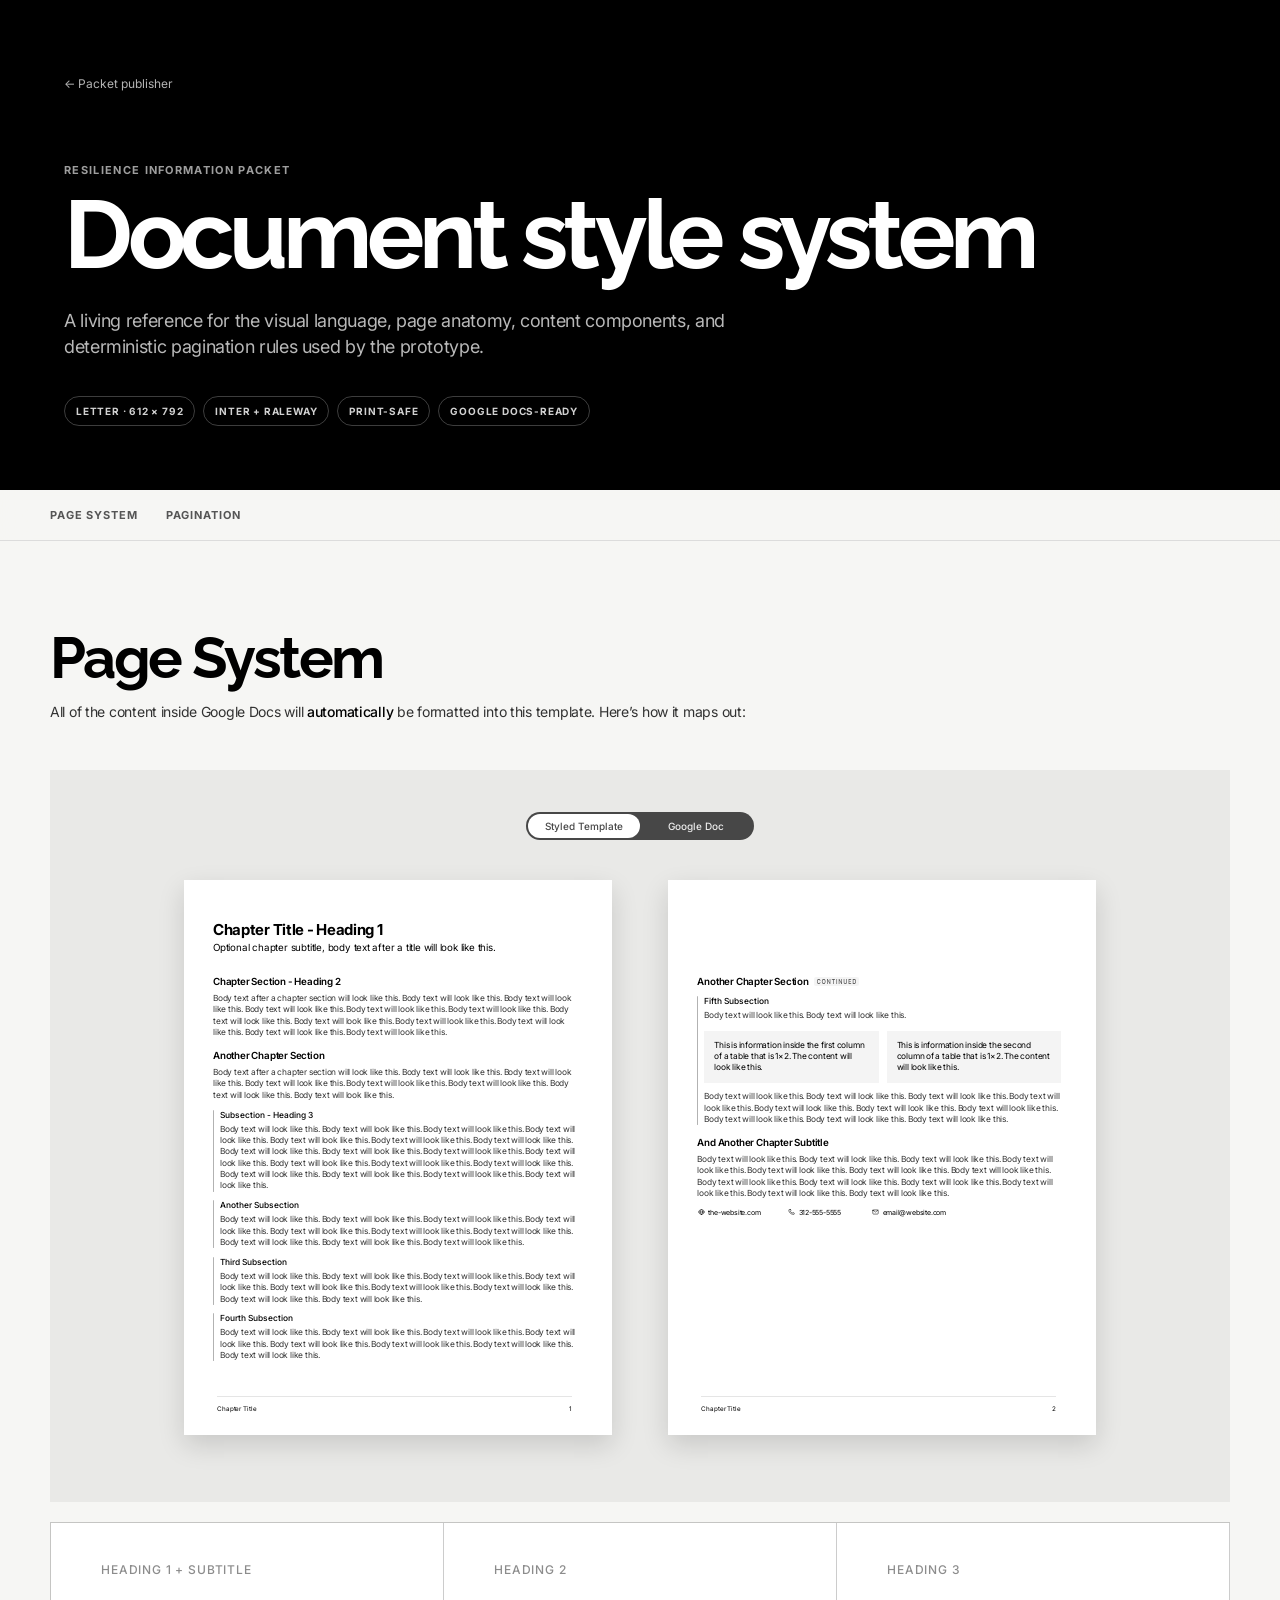
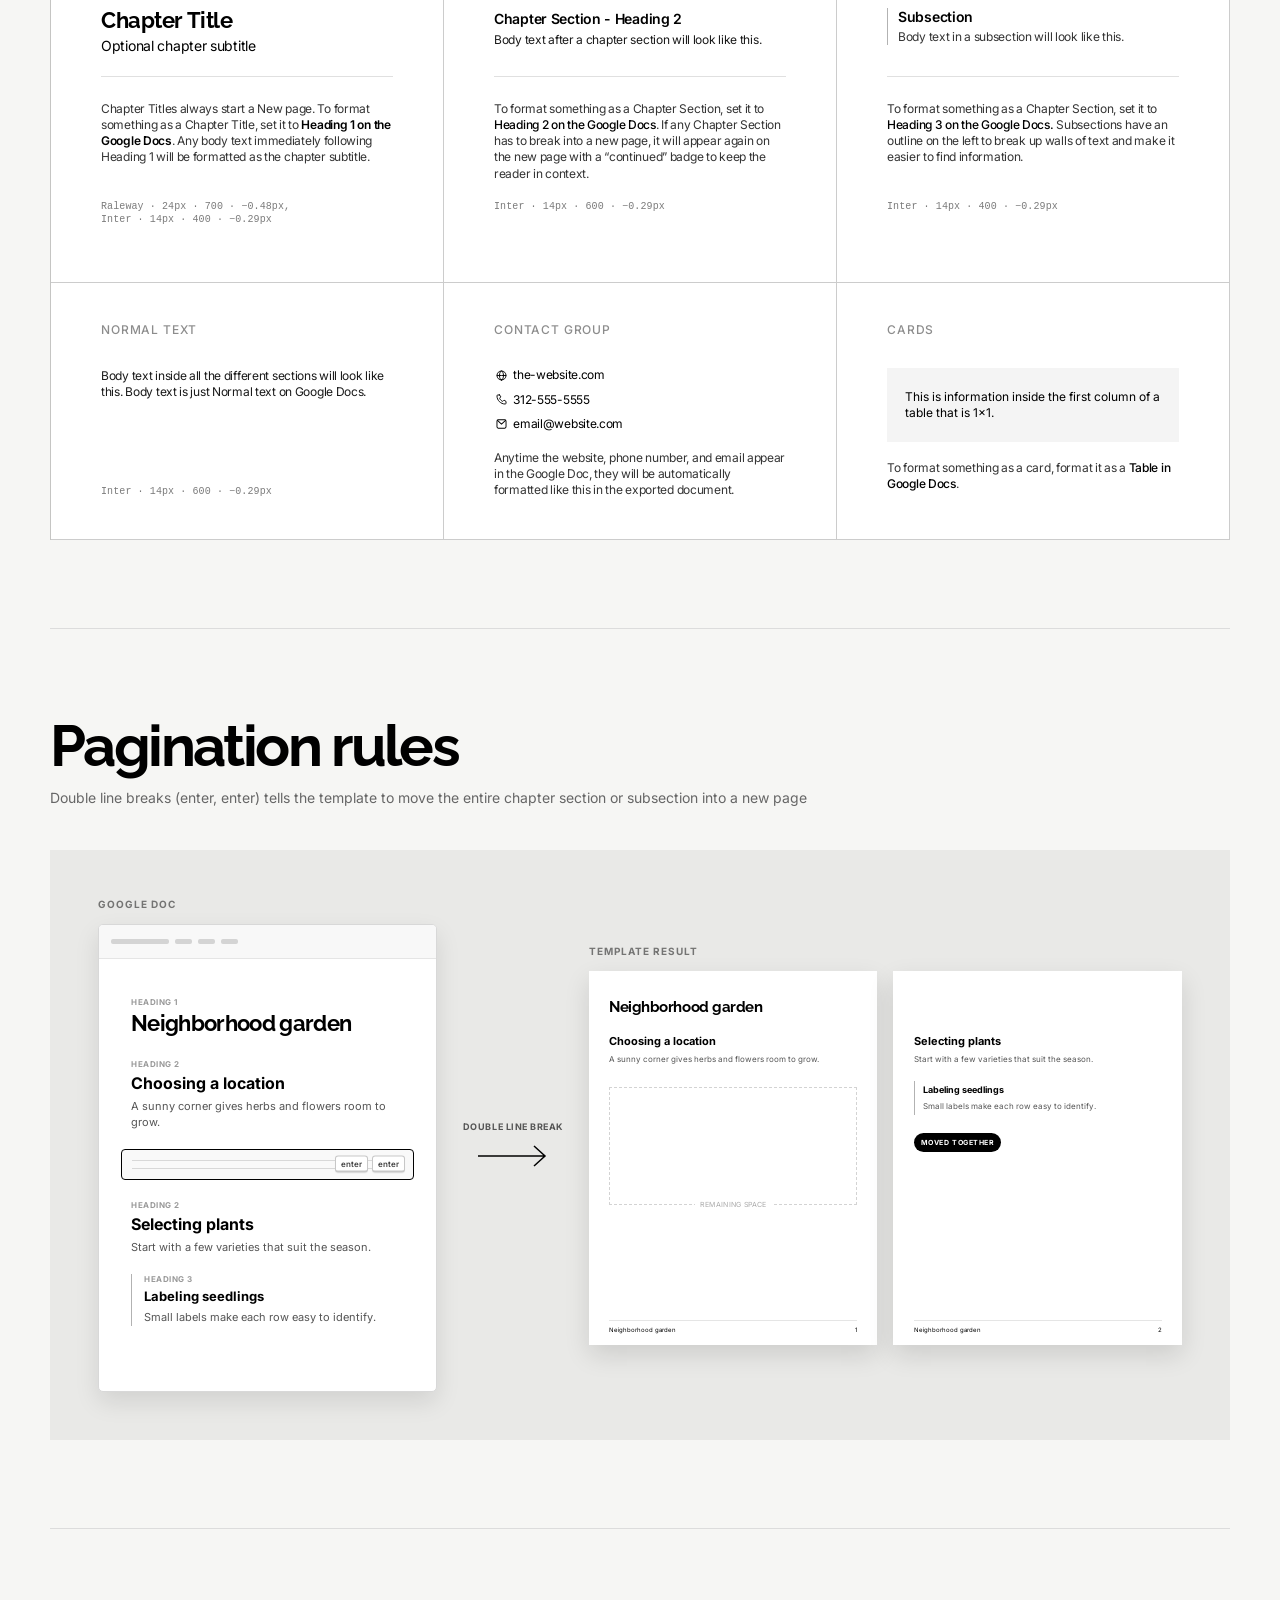
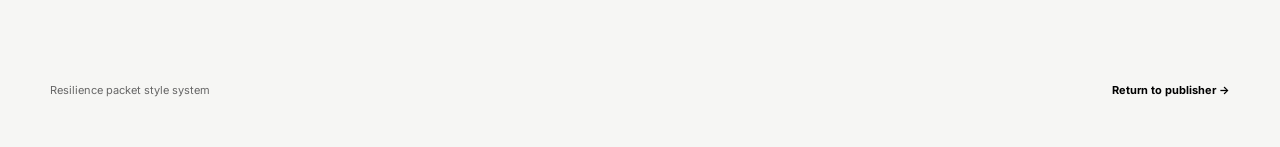
==== commit e08060c4: "Update style guide pagination demo" ====
--- a/style-guide.html
+++ b/style-guide.html
@@ -5,7 +5,7 @@
     <meta name="viewport" content="width=device-width, initial-scale=1.0" />
     <title>Resilience Packet — Style System</title>
     <link rel="stylesheet" href="styles.css" />
-    <link rel="stylesheet" href="style-guide.css?v=20260713-10" />
+    <link rel="stylesheet" href="style-guide.css?v=20260713-13" />
   </head>
   <body class="guide-body">
     <header class="guide-header">
@@ -173,53 +173,74 @@
       </section>
 
       <section id="pagination" class="guide-section">
-        <div class="guide-section-heading">
+        <div class="guide-section-heading pagination-section-heading">
           <div>
             <h2>Pagination rules</h2>
-            <p>Content-aware decisions are made at semantic block boundaries.</p>
-          </div>
-        </div>
-
-        <div class="rule-grid">
-          <article class="rule-card rule-card-primary">
-            <div class="rule-number">AUTO</div>
-            <h3>Keep short subsections whole</h3>
-            <p>If the complete subsection fits within the remaining page area, it stays together. If it fits on a fresh page but not the current one, the whole unit moves.</p>
-            <div class="rule-diagram"><span class="rule-block rule-block-short"></span><span class="rule-page-break"></span><span class="rule-block rule-block-whole"></span></div>
-          </article>
-          <article class="rule-card">
-            <div class="rule-number">SPLIT</div>
-            <h3>Split only when necessary</h3>
-            <p>Long subsections split between paragraphs, list items, table rows, or other semantic blocks—not at arbitrary visual coordinates.</p>
-          </article>
-          <article class="rule-card">
-            <div class="rule-number">CONTINUE</div>
-            <h3>Repeat context</h3>
-            <p>A split subsection repeats its heading on the next page. The continued badge appears unless that section uses the header-only or no-label continuation variant.</p>
-          </article>
-          <article class="rule-card">
-            <div class="rule-number">RESERVE</div>
-            <h3>Protect the title band</h3>
-            <p>Chapter titles occupy the top of their opening page. Subsequent content pages keep the same y&nbsp;=&nbsp;136px content rail instead of drifting upward.</p>
-          </article>
-          <article class="rule-card">
-            <div class="rule-number">FORCE</div>
-            <h3>Honor explicit breaks</h3>
-            <p>Editors can force a fresh page before a subsection when the narrative or legal structure benefits from a deliberate transition.</p>
-          </article>
-          <article class="rule-card">
-            <div class="rule-number">WARN</div>
-            <h3>Block unsafe export</h3>
-            <p>An indivisible component taller than the 585px content area produces a fatal warning and disables PDF export until the content is corrected.</p>
-          </article>
-        </div>
-
-        <div class="rule-matrix">
-          <div class="rule-matrix-row rule-matrix-head"><span>Policy</span><span>Behavior</span><span>Use when</span></div>
-          <div class="rule-matrix-row"><strong>Auto</strong><span>Keep if possible; split when required</span><span>Default for most subsections</span></div>
-          <div class="rule-matrix-row"><strong>Keep together</strong><span>Move the complete unit to the next page</span><span>Short, tightly related content</span></div>
-          <div class="rule-matrix-row"><strong>Allow split</strong><span>Break at semantic block boundaries</span><span>Long legal or explanatory sections</span></div>
-          <div class="rule-matrix-row"><strong>Page break before</strong><span>Begin on a fresh page</span><span>Major narrative transitions</span></div>
+            <p>Double line breaks (enter, enter) tells the template to move the entire chapter section or subsection into a new page</p>
+          </div>
+        </div>
+
+        <div class="pagination-demo" aria-label="Double line break pagination demonstration">
+          <section class="pagination-demo-source" aria-label="Google Doc example">
+            <div class="pagination-demo-label">Google Doc</div>
+            <div class="pagination-doc-page">
+              <div class="pagination-doc-toolbar" aria-hidden="true">
+                <span></span><span></span><span></span><span></span>
+              </div>
+              <div class="pagination-doc-content">
+                <span class="pagination-format-label">Heading 1</span>
+                <h2 class="pagination-doc-chapter-title">Neighborhood garden</h2>
+                <span class="pagination-format-label">Heading 2</span>
+                <h3>Choosing a location</h3>
+                <p>A sunny corner gives herbs and flowers room to grow.</p>
+                <div class="pagination-double-break" aria-label="Press enter twice">
+                  <span class="pagination-empty-line"></span>
+                  <span class="pagination-empty-line"></span>
+                  <span class="pagination-enter-label"><kbd>enter</kbd><kbd>enter</kbd></span>
+                </div>
+                <span class="pagination-format-label">Heading 2</span>
+                <h3>Selecting plants</h3>
+                <p>Start with a few varieties that suit the season.</p>
+                <div class="pagination-doc-subsection">
+                  <span class="pagination-format-label">Heading 3</span>
+                  <h4>Labeling seedlings</h4>
+                  <p>Small labels make each row easy to identify.</p>
+                </div>
+              </div>
+            </div>
+          </section>
+
+          <div class="pagination-demo-transfer" aria-hidden="true">
+            <span>Double line break</span>
+            <svg viewBox="0 0 72 24" role="presentation"><path d="M1 12h67M57 2l11 10-11 10" /></svg>
+          </div>
+
+          <section class="pagination-demo-result" aria-label="Template result">
+            <div class="pagination-demo-label">Template result</div>
+            <div class="pagination-result-pages">
+              <article class="pagination-result-page" aria-label="Template page one">
+                <h2 class="pagination-page-chapter-title">Neighborhood garden</h2>
+                <div class="pagination-page-content">
+                  <h3>Choosing a location</h3>
+                  <p>A sunny corner gives herbs and flowers room to grow.</p>
+                  <div class="pagination-page-space"><span>Remaining space</span></div>
+                </div>
+                <div class="pagination-page-footer"><span>Neighborhood garden</span><span>1</span></div>
+              </article>
+              <article class="pagination-result-page" aria-label="Template page two">
+                <div class="pagination-page-content">
+                  <h3>Selecting plants</h3>
+                  <p>Start with a few varieties that suit the season.</p>
+                  <div class="pagination-page-subsection">
+                    <h4>Labeling seedlings</h4>
+                    <p>Small labels make each row easy to identify.</p>
+                  </div>
+                  <div class="pagination-moved-label">Moved together</div>
+                </div>
+                <div class="pagination-page-footer"><span>Neighborhood garden</span><span>2</span></div>
+              </article>
+            </div>
+          </section>
         </div>
       </section>
     </main>
--- a/style-guide.css
+++ b/style-guide.css
@@ -51,6 +51,13 @@
   font-weight: 700;
   line-height: .95;
   letter-spacing: -.055em;
+}
+
+@media (min-width: 901px) {
+  .guide-header h1 {
+    max-width: none;
+    white-space: nowrap;
+  }
 }
 
 .guide-intro {
@@ -144,6 +151,14 @@
   color: #666;
   font-size: 14px;
   line-height: 1.5;
+}
+
+.pagination-section-heading {
+  display: block;
+}
+
+.pagination-section-heading p {
+  max-width: 820px;
 }
 
 .page-system-section { padding-top: 88px; }
@@ -491,24 +506,224 @@
 .specimen-table-wrap { overflow-x:auto; }
 .specimen-table { width:min(529px,100%); }
 
-.rule-grid { display:grid; grid-template-columns:repeat(3,minmax(0,1fr)); gap:12px; }
-.rule-card { min-height:240px; padding:24px; border:1px solid var(--guide-border); border-radius:10px; background:#fff; }
-.rule-card-primary { grid-column:span 2; background:#000; color:#fff; }
-.rule-number { margin-bottom:44px; color:#777; font-size:10px; font-weight:800; letter-spacing:.12em; }
-.rule-card-primary .rule-number { color:rgba(255,255,255,.5); }
-.rule-card h3 { margin:0; font-size:20px; letter-spacing:-.035em; }
-.rule-card p { margin:12px 0 0; color:#666; font-size:12px; line-height:1.55; }
-.rule-card-primary p { max-width:560px; color:rgba(255,255,255,.68); }
-.rule-diagram { display:flex; align-items:center; gap:9px; margin-top:28px; }
-.rule-block { display:block; height:8px; border-radius:2px; background:rgba(255,255,255,.35); }
-.rule-block-short { width:26%; }
-.rule-block-whole { width:52%; background:#fff; }
-.rule-page-break { width:1px; height:28px; background:rgba(255,255,255,.28); }
-
-.rule-matrix { margin-top:24px; border-top:1px solid #bbb; }
-.rule-matrix-row { display:grid; grid-template-columns:160px 1fr 1fr; gap:24px; padding:18px 0; border-bottom:1px solid var(--guide-border); color:#555; font-size:12px; line-height:1.45; }
-.rule-matrix-head { padding-block:12px; color:#888; font-size:9px; font-weight:800; letter-spacing:.1em; text-transform:uppercase; }
-.rule-matrix-row strong { color:#000; }
+.pagination-demo {
+  display: grid;
+  grid-template-columns: minmax(270px, .8fr) 104px minmax(520px, 1.4fr);
+  align-items: center;
+  gap: 24px;
+  padding: 48px;
+  overflow: hidden;
+  background: #e9e9e7;
+}
+
+.pagination-demo-label {
+  margin-bottom: 14px;
+  color: rgba(0,0,0,.5);
+  font-size: 10px;
+  font-weight: 700;
+  letter-spacing: .1em;
+  text-transform: uppercase;
+}
+
+.pagination-doc-page {
+  overflow: hidden;
+  border: 1px solid #d8d8d8;
+  border-radius: 5px;
+  background: #fff;
+  box-shadow: 0 10px 24px rgba(0,0,0,.1);
+}
+
+.pagination-doc-toolbar {
+  display: flex;
+  height: 34px;
+  align-items: center;
+  gap: 6px;
+  padding: 0 12px;
+  border-bottom: 1px solid #e5e5e5;
+  background: #f8f8f8;
+}
+
+.pagination-doc-toolbar span {
+  width: 17px;
+  height: 5px;
+  border-radius: 2px;
+  background: #d4d4d4;
+}
+
+.pagination-doc-toolbar span:first-child { width: 58px; }
+
+.pagination-doc-content {
+  min-height: 432px;
+  padding: 38px 32px 44px;
+}
+
+.pagination-format-label {
+  display: block;
+  margin-bottom: 4px;
+  color: #999;
+  font-size: 8px;
+  font-weight: 700;
+  letter-spacing: .07em;
+  text-transform: uppercase;
+}
+
+.pagination-doc-content h2,
+.pagination-doc-content h3,
+.pagination-doc-content h4,
+.pagination-page-chapter-title,
+.pagination-page-content h3,
+.pagination-page-content h4 { margin: 0; }
+
+.pagination-doc-chapter-title {
+  margin-bottom: 24px !important;
+  font-family: Raleway, sans-serif;
+  font-size: 22px;
+  line-height: 1.1;
+  letter-spacing: -.03em;
+}
+
+.pagination-doc-content h3 { font-size: 16px; line-height: 1.25; }
+.pagination-doc-content h4 { font-size: 13px; line-height: 1.25; }
+.pagination-doc-content p { margin: 6px 0 0; color: #555; font-size: 11px; line-height: 1.45; }
+
+.pagination-double-break {
+  position: relative;
+  display: grid;
+  gap: 7px;
+  margin: 18px -10px 20px;
+  padding: 10px;
+  border: 1px solid #000;
+  border-radius: 4px;
+  background: rgba(0,0,0,.025);
+}
+
+.pagination-empty-line { height: 1px; background: #d8d8d8; }
+
+.pagination-enter-label {
+  position: absolute;
+  top: 50%;
+  right: 8px;
+  display: flex;
+  gap: 4px;
+  transform: translateY(-50%);
+}
+
+.pagination-enter-label kbd {
+  padding: 3px 5px;
+  border: 1px solid #c7c7c7;
+  border-bottom-width: 2px;
+  border-radius: 3px;
+  background: #fff;
+  color: #444;
+  font: 600 8px/1 Inter, sans-serif;
+  box-shadow: 0 1px 1px rgba(0,0,0,.05);
+}
+
+.pagination-doc-subsection {
+  margin-top: 18px;
+  padding-left: 12px;
+  border-left: 1px solid rgba(0,0,0,.3);
+}
+
+.pagination-demo-transfer {
+  display: grid;
+  justify-items: center;
+  gap: 12px;
+  color: #555;
+  text-align: center;
+  font-size: 9px;
+  font-weight: 700;
+  letter-spacing: .06em;
+  text-transform: uppercase;
+}
+
+.pagination-demo-transfer svg { width: 72px; overflow: visible; }
+.pagination-demo-transfer path { fill: none; stroke: #000; stroke-width: 1.5; }
+
+.pagination-result-pages {
+  display: flex;
+  align-items: flex-start;
+  gap: 16px;
+}
+
+.pagination-result-page {
+  position: relative;
+  width: min(238px, calc(50% - 8px));
+  aspect-ratio: 612 / 792;
+  flex: 1 1 0;
+  overflow: hidden;
+  background: #fff;
+  box-shadow: 0 10px 24px rgba(0,0,0,.12);
+}
+
+.pagination-page-chapter-title {
+  position: absolute;
+  top: 7.4%;
+  left: 7%;
+  width: 86%;
+  font-family: Raleway, sans-serif;
+  font-size: 15px;
+  line-height: 1.1;
+  letter-spacing: -.03em;
+}
+
+.pagination-page-content {
+  position: absolute;
+  top: 17.2%;
+  left: 7%;
+  width: 86%;
+}
+
+.pagination-page-content h3 { font-size: 11px; line-height: 1.25; }
+.pagination-page-content p { margin: 5px 0 0; color: #555; font-size: 8px; line-height: 1.4; }
+
+.pagination-page-subsection {
+  margin-top: 16px;
+  padding: 3px 0 3px 8px;
+  border-left: 1px solid rgba(0,0,0,.3);
+}
+
+.pagination-page-content h4 { font-size: 9px; line-height: 1.25; }
+
+.pagination-page-space {
+  display: flex;
+  height: 118px;
+  margin-top: 22px;
+  align-items: flex-end;
+  justify-content: center;
+  border: 1px dashed #d3d3d3;
+  color: #aaa;
+  font-size: 7px;
+  letter-spacing: .05em;
+  text-transform: uppercase;
+}
+
+.pagination-page-space span { padding: 5px; background: #fff; transform: translateY(50%); }
+
+.pagination-moved-label {
+  display: inline-block;
+  margin-top: 18px;
+  padding: 5px 7px;
+  border-radius: 999px;
+  background: #000;
+  color: #fff;
+  font-size: 7px;
+  font-weight: 700;
+  letter-spacing: .08em;
+  text-transform: uppercase;
+}
+
+.pagination-page-footer {
+  position: absolute;
+  right: 7%;
+  bottom: 3%;
+  left: 7%;
+  display: flex;
+  justify-content: space-between;
+  padding-top: 5px;
+  border-top: 1px solid #e5e5e5;
+  font-size: 6px;
+}
 
 .guide-site-footer { display:flex; justify-content:space-between; gap:24px; padding:34px 0 50px; color:#666; font-size:11px; }
 .guide-site-footer a { color:#000; font-weight:700; text-decoration:none; }
@@ -521,7 +736,7 @@
   .page-system-paper { --page-scale: .58; }
   .page-system-panel { min-height: 500px; }
   .page-map-grid { grid-template-columns: repeat(2, minmax(0, 1fr)); }
-  .rule-grid { grid-template-columns:repeat(2,minmax(0,1fr)); }
+  .pagination-demo { grid-template-columns: minmax(250px, .8fr) 72px minmax(430px, 1.4fr); padding: 36px 28px; gap: 16px; }
 }
 
 @media (max-width: 640px) {
@@ -529,8 +744,8 @@
   .guide-header h1 { font-size:52px; }
   .guide-section { padding-block:64px; }
   .guide-section-heading { grid-template-columns:34px 1fr; }
-  .component-grid, .page-map-grid, .rule-grid { grid-template-columns:1fr; }
-  .specimen-wide, .specimen-full, .rule-card-primary { grid-column:span 1; }
+  .component-grid, .page-map-grid { grid-template-columns:1fr; }
+  .specimen-wide, .specimen-full { grid-column:span 1; }
   .page-system-section { padding-top: 64px; }
   .page-system-demo { min-height: 536px; padding: 92px 18px 24px; overflow-x: auto; }
   .page-system-toggle { top: 32px; width: 220px; }
@@ -541,7 +756,10 @@
   .page-map-card { min-height: 0; }
   .specimen-surface { padding:20px; overflow-x:auto; }
   .specimen-contact { min-width:520px; }
-  .rule-matrix-row { grid-template-columns:1fr; gap:6px; }
-  .rule-matrix-head { display:none; }
+  .pagination-demo { grid-template-columns: 1fr; padding: 28px 18px; overflow: visible; }
+  .pagination-demo-transfer { transform: rotate(90deg); }
+  .pagination-demo-transfer span { display: none; }
+  .pagination-demo-result { min-width: 0; }
+  .pagination-result-page { max-width: none; }
   .guide-site-footer { flex-direction:column; }
 }
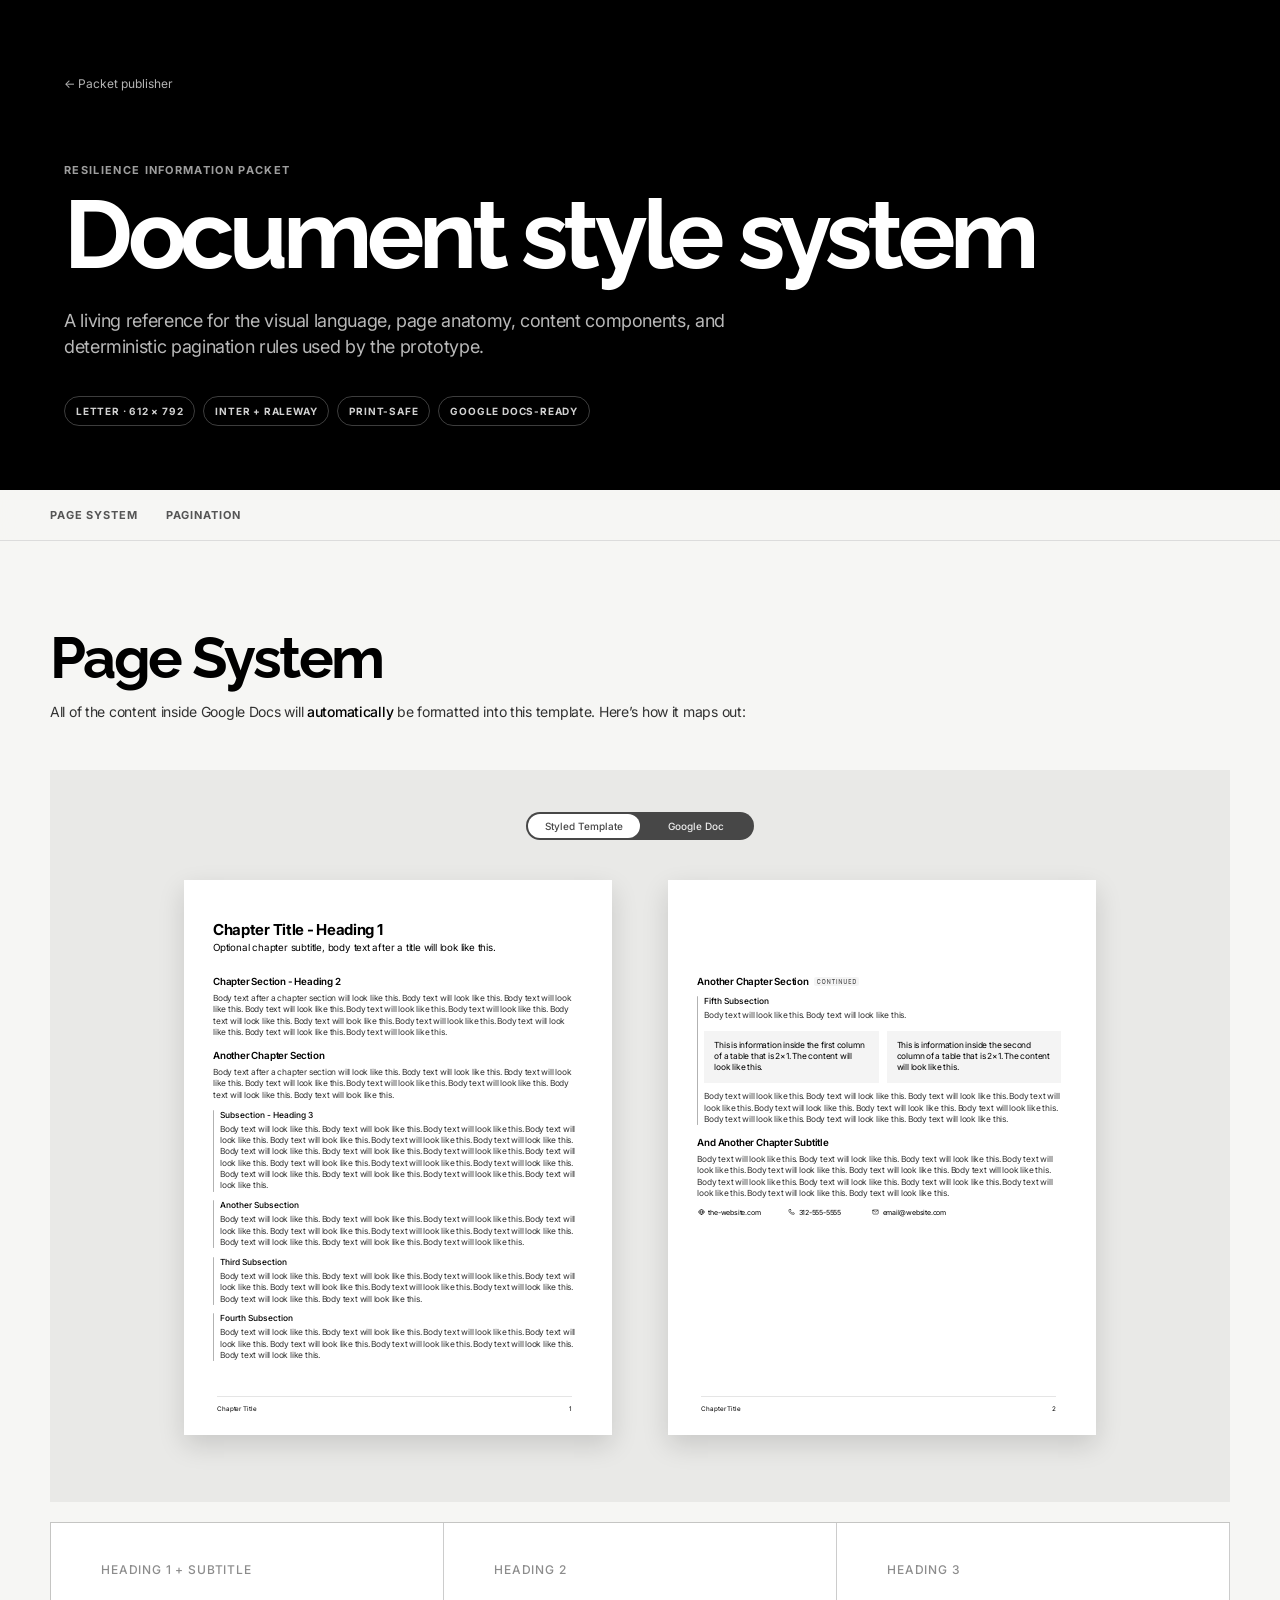
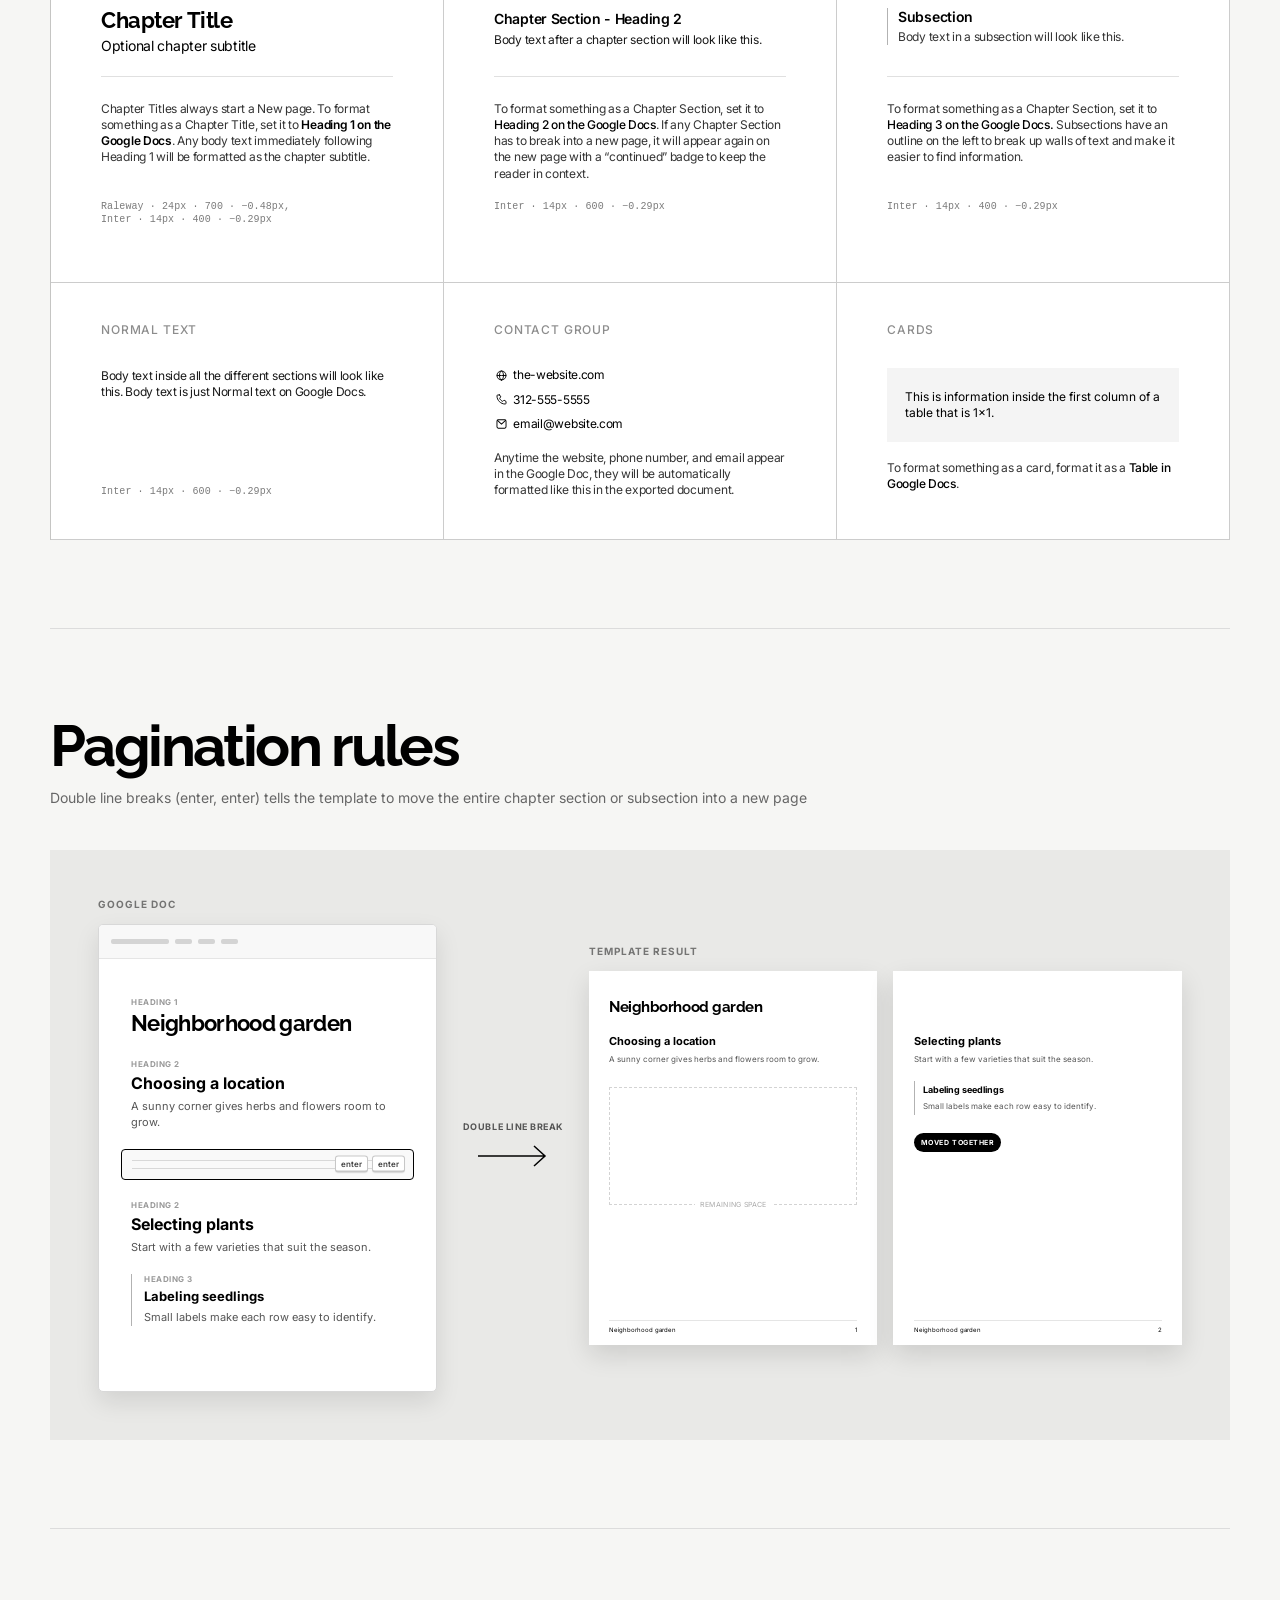
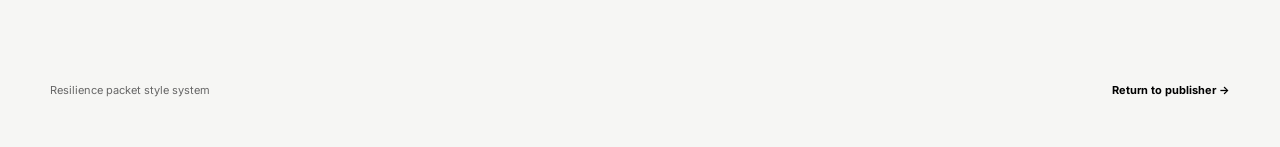
==== commit 5ffb0185: "Correct style guide card orientation copy" ====
--- a/style-guide.html
+++ b/style-guide.html
@@ -88,8 +88,8 @@
                       <strong class="callout-title">Fifth Subsection</strong>
                       <p>Body text will look like this. Body text will look like this.</p>
                       <div class="card-grid page-system-card-grid">
-                        <article>This is information inside the first column of a table that is 1×2. The content will look like this.</article>
-                        <article>This is information inside the second column of a table that is 1×2. The content will look like this.</article>
+                        <article>This is information inside the first column of a table that is 2×1. The content will look like this.</article>
+                        <article>This is information inside the second column of a table that is 2×1. The content will look like this.</article>
                       </div>
                       <p class="page-system-after-cards">Body text will look like this. Body text will look like this. Body text will look like this. Body text will look like this. Body text will look like this. Body text will look like this. Body text will look like this. Body text will look like this. Body text will look like this. Body text will look like this.</p>
                     </div>
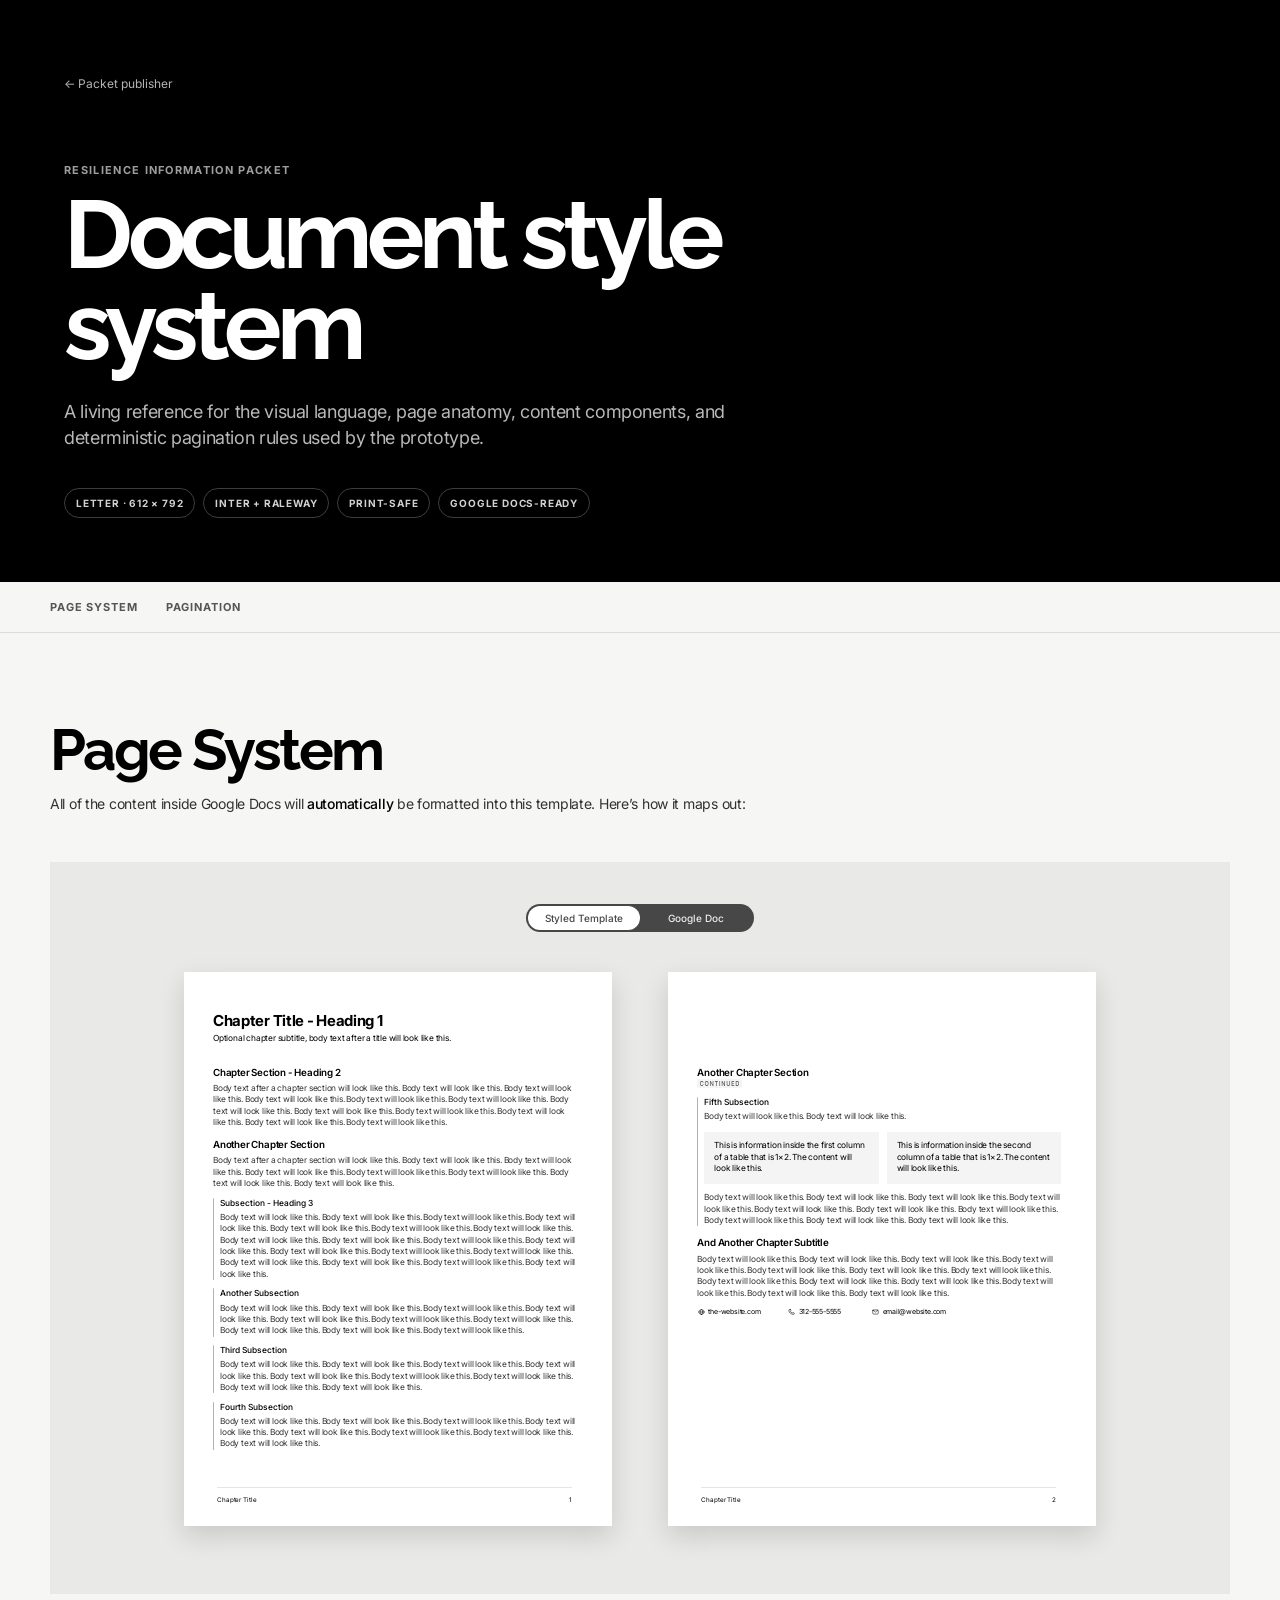
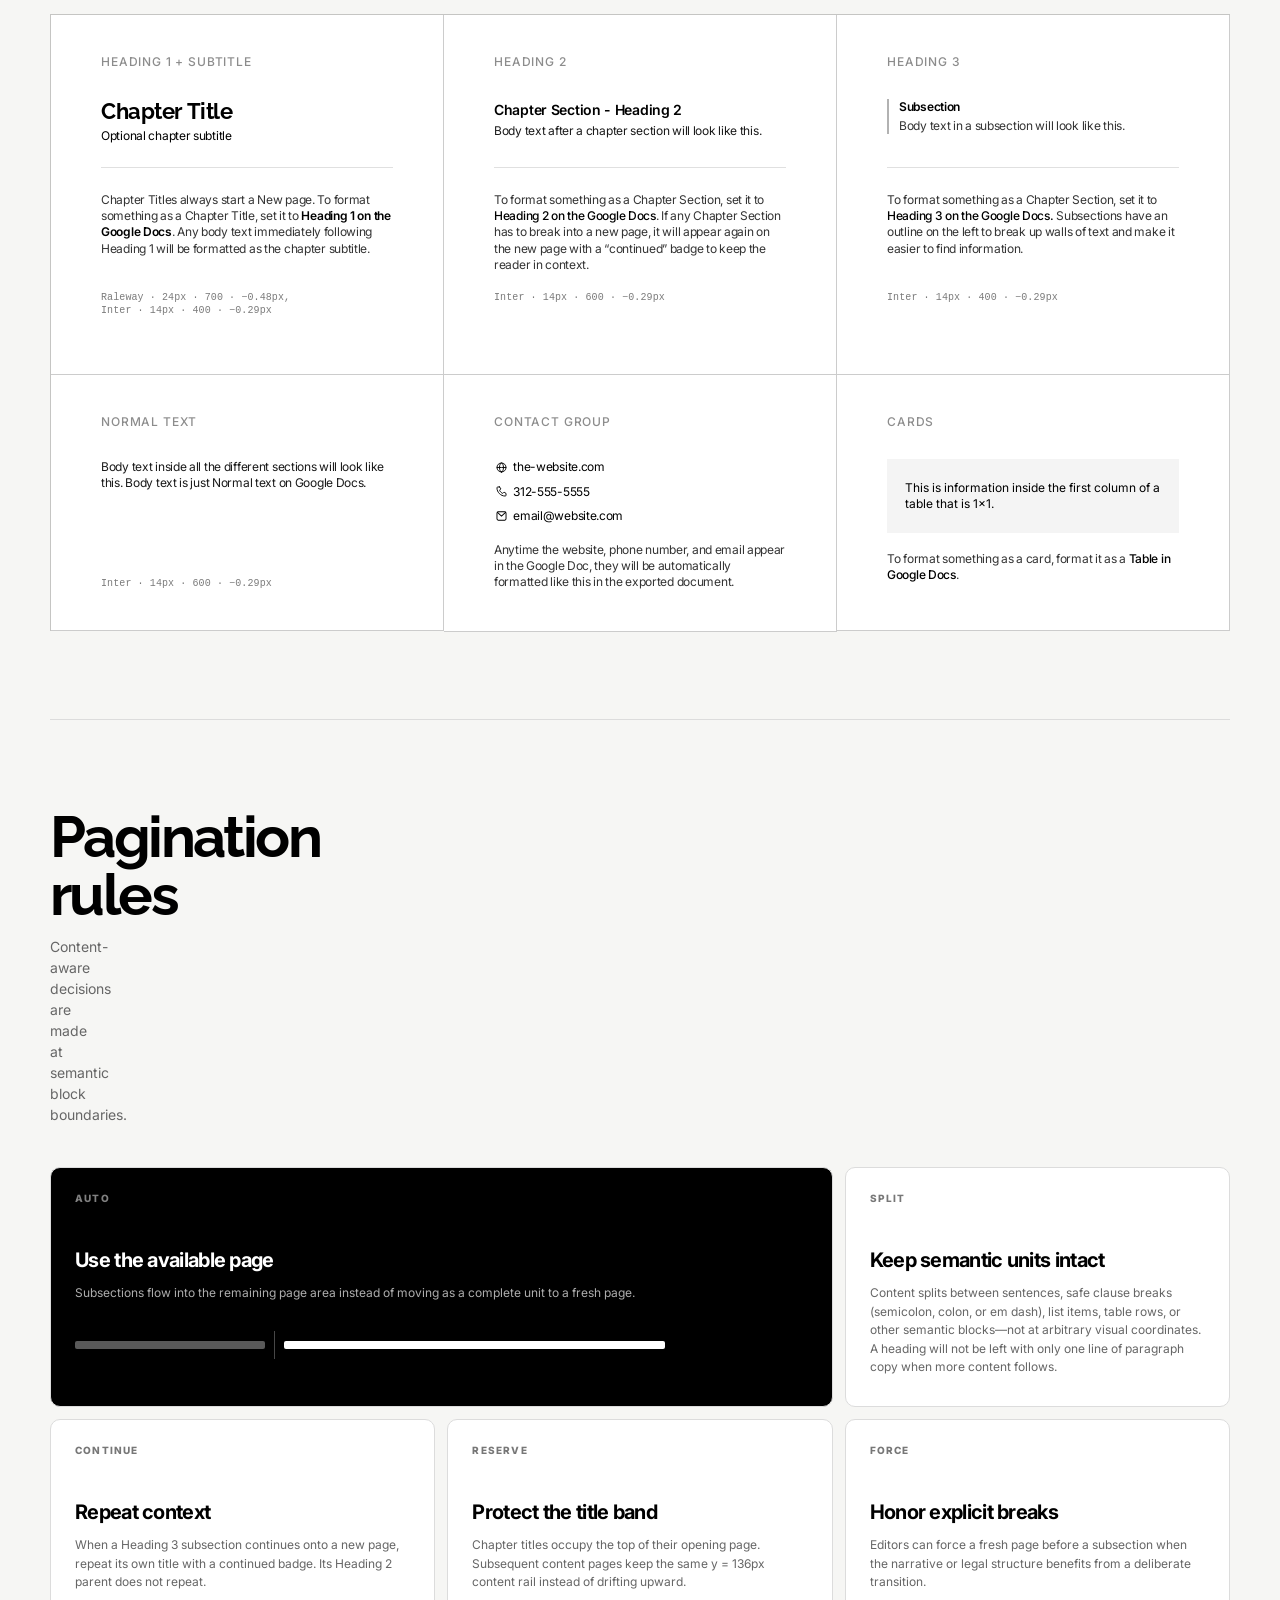
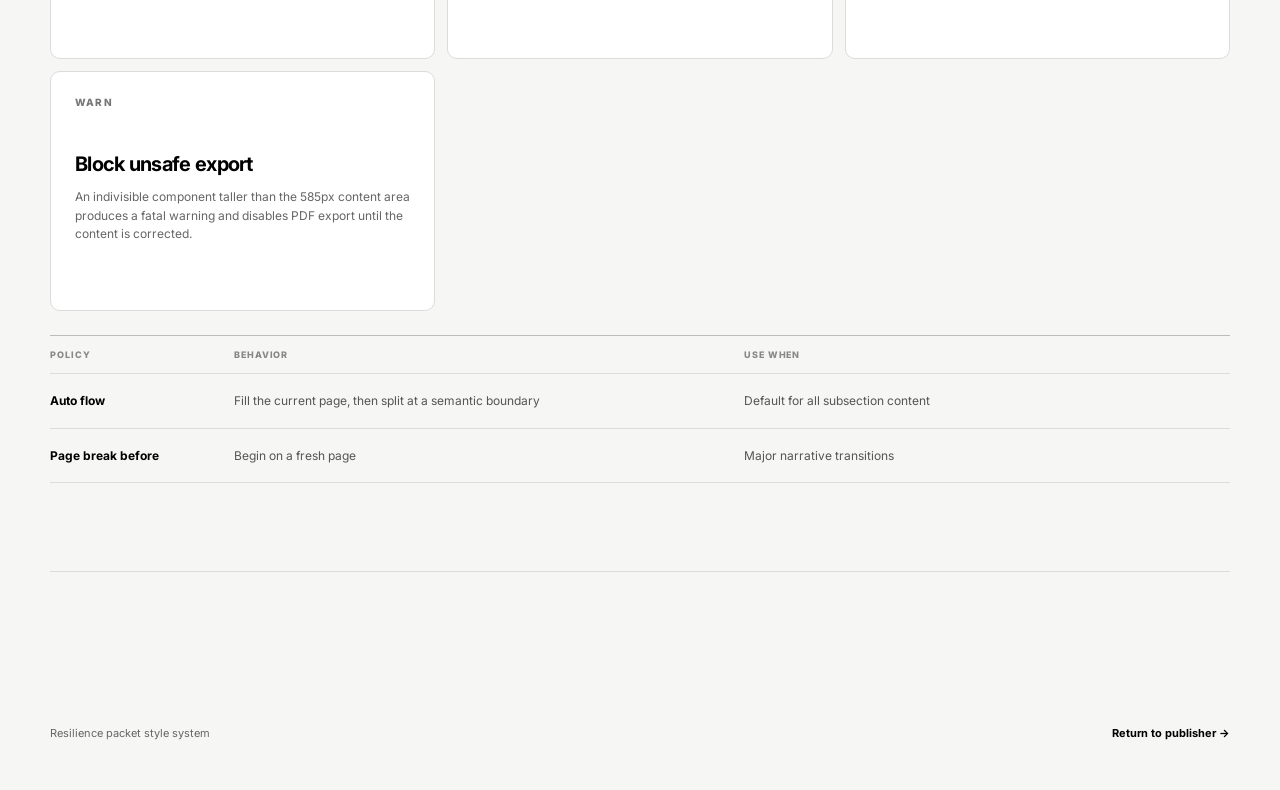
==== commit d49c881c: "Add Google Docs packet importer" ====
--- a/style-guide.html
+++ b/style-guide.html
@@ -5,7 +5,7 @@
     <meta name="viewport" content="width=device-width, initial-scale=1.0" />
     <title>Resilience Packet — Style System</title>
     <link rel="stylesheet" href="styles.css" />
-    <link rel="stylesheet" href="style-guide.css?v=20260713-13" />
+    <link rel="stylesheet" href="style-guide.css?v=20260713-10" />
   </head>
   <body class="guide-body">
     <header class="guide-header">
@@ -88,8 +88,8 @@
                       <strong class="callout-title">Fifth Subsection</strong>
                       <p>Body text will look like this. Body text will look like this.</p>
                       <div class="card-grid page-system-card-grid">
-                        <article>This is information inside the first column of a table that is 2×1. The content will look like this.</article>
-                        <article>This is information inside the second column of a table that is 2×1. The content will look like this.</article>
+                        <article>This is information inside the first column of a table that is 1×2. The content will look like this.</article>
+                        <article>This is information inside the second column of a table that is 1×2. The content will look like this.</article>
                       </div>
                       <p class="page-system-after-cards">Body text will look like this. Body text will look like this. Body text will look like this. Body text will look like this. Body text will look like this. Body text will look like this. Body text will look like this. Body text will look like this. Body text will look like this. Body text will look like this.</p>
                     </div>
@@ -173,74 +173,51 @@
       </section>
 
       <section id="pagination" class="guide-section">
-        <div class="guide-section-heading pagination-section-heading">
+        <div class="guide-section-heading">
           <div>
             <h2>Pagination rules</h2>
-            <p>Double line breaks (enter, enter) tells the template to move the entire chapter section or subsection into a new page</p>
-          </div>
-        </div>
-
-        <div class="pagination-demo" aria-label="Double line break pagination demonstration">
-          <section class="pagination-demo-source" aria-label="Google Doc example">
-            <div class="pagination-demo-label">Google Doc</div>
-            <div class="pagination-doc-page">
-              <div class="pagination-doc-toolbar" aria-hidden="true">
-                <span></span><span></span><span></span><span></span>
-              </div>
-              <div class="pagination-doc-content">
-                <span class="pagination-format-label">Heading 1</span>
-                <h2 class="pagination-doc-chapter-title">Neighborhood garden</h2>
-                <span class="pagination-format-label">Heading 2</span>
-                <h3>Choosing a location</h3>
-                <p>A sunny corner gives herbs and flowers room to grow.</p>
-                <div class="pagination-double-break" aria-label="Press enter twice">
-                  <span class="pagination-empty-line"></span>
-                  <span class="pagination-empty-line"></span>
-                  <span class="pagination-enter-label"><kbd>enter</kbd><kbd>enter</kbd></span>
-                </div>
-                <span class="pagination-format-label">Heading 2</span>
-                <h3>Selecting plants</h3>
-                <p>Start with a few varieties that suit the season.</p>
-                <div class="pagination-doc-subsection">
-                  <span class="pagination-format-label">Heading 3</span>
-                  <h4>Labeling seedlings</h4>
-                  <p>Small labels make each row easy to identify.</p>
-                </div>
-              </div>
-            </div>
-          </section>
-
-          <div class="pagination-demo-transfer" aria-hidden="true">
-            <span>Double line break</span>
-            <svg viewBox="0 0 72 24" role="presentation"><path d="M1 12h67M57 2l11 10-11 10" /></svg>
-          </div>
-
-          <section class="pagination-demo-result" aria-label="Template result">
-            <div class="pagination-demo-label">Template result</div>
-            <div class="pagination-result-pages">
-              <article class="pagination-result-page" aria-label="Template page one">
-                <h2 class="pagination-page-chapter-title">Neighborhood garden</h2>
-                <div class="pagination-page-content">
-                  <h3>Choosing a location</h3>
-                  <p>A sunny corner gives herbs and flowers room to grow.</p>
-                  <div class="pagination-page-space"><span>Remaining space</span></div>
-                </div>
-                <div class="pagination-page-footer"><span>Neighborhood garden</span><span>1</span></div>
-              </article>
-              <article class="pagination-result-page" aria-label="Template page two">
-                <div class="pagination-page-content">
-                  <h3>Selecting plants</h3>
-                  <p>Start with a few varieties that suit the season.</p>
-                  <div class="pagination-page-subsection">
-                    <h4>Labeling seedlings</h4>
-                    <p>Small labels make each row easy to identify.</p>
-                  </div>
-                  <div class="pagination-moved-label">Moved together</div>
-                </div>
-                <div class="pagination-page-footer"><span>Neighborhood garden</span><span>2</span></div>
-              </article>
-            </div>
-          </section>
+            <p>Content-aware decisions are made at semantic block boundaries.</p>
+          </div>
+        </div>
+
+        <div class="rule-grid">
+          <article class="rule-card rule-card-primary">
+            <div class="rule-number">AUTO</div>
+            <h3>Use the available page</h3>
+            <p>Subsections flow into the remaining page area instead of moving as a complete unit to a fresh page.</p>
+            <div class="rule-diagram"><span class="rule-block rule-block-short"></span><span class="rule-page-break"></span><span class="rule-block rule-block-whole"></span></div>
+          </article>
+          <article class="rule-card">
+            <div class="rule-number">SPLIT</div>
+            <h3>Keep semantic units intact</h3>
+            <p>Content splits between sentences, safe clause breaks (semicolon, colon, or em dash), list items, table rows, or other semantic blocks—not at arbitrary visual coordinates. A heading will not be left with only one line of paragraph copy when more content follows.</p>
+          </article>
+          <article class="rule-card">
+            <div class="rule-number">CONTINUE</div>
+            <h3>Repeat context</h3>
+            <p>When a Heading 3 subsection continues onto a new page, repeat its own title with a continued badge. Its Heading 2 parent does not repeat.</p>
+          </article>
+          <article class="rule-card">
+            <div class="rule-number">RESERVE</div>
+            <h3>Protect the title band</h3>
+            <p>Chapter titles occupy the top of their opening page. Subsequent content pages keep the same y&nbsp;=&nbsp;136px content rail instead of drifting upward.</p>
+          </article>
+          <article class="rule-card">
+            <div class="rule-number">FORCE</div>
+            <h3>Honor explicit breaks</h3>
+            <p>Editors can force a fresh page before a subsection when the narrative or legal structure benefits from a deliberate transition.</p>
+          </article>
+          <article class="rule-card">
+            <div class="rule-number">WARN</div>
+            <h3>Block unsafe export</h3>
+            <p>An indivisible component taller than the 585px content area produces a fatal warning and disables PDF export until the content is corrected.</p>
+          </article>
+        </div>
+
+        <div class="rule-matrix">
+          <div class="rule-matrix-row rule-matrix-head"><span>Policy</span><span>Behavior</span><span>Use when</span></div>
+          <div class="rule-matrix-row"><strong>Auto flow</strong><span>Fill the current page, then split at a semantic boundary</span><span>Default for all subsection content</span></div>
+          <div class="rule-matrix-row"><strong>Page break before</strong><span>Begin on a fresh page</span><span>Major narrative transitions</span></div>
         </div>
       </section>
     </main>
--- a/styles.css
+++ b/styles.css
@@ -138,7 +138,7 @@
 .eyebrow {
   margin: 0 0 4px;
   color: #707070;
-  font-size: 10px;
+  font-size: 12px;
   font-weight: 700;
   letter-spacing: 0.11em;
   text-transform: uppercase;
@@ -179,22 +179,6 @@
   color: #666;
   font-size: 11px;
   line-height: 1.45;
-}
-
-.meta-grid {
-  display: grid;
-  grid-template-columns: 1fr 110px;
-  gap: 12px;
-}
-
-.meta-grid h2 {
-  grid-column: 1 / -1;
-  margin-bottom: 2px;
-}
-
-.meta-grid label:first-of-type,
-.meta-grid label:nth-of-type(2) {
-  grid-column: 1 / -1;
 }
 
 label {
@@ -241,30 +225,18 @@
   outline-offset: 1px;
 }
 
-.summary-settings {
-  display: grid;
-  gap: 14px;
-}
-
 .settings-section-intro {
   margin: -4px 0 0;
 }
 
-.summary-setting-group {
-  display: grid;
-  gap: 12px;
-  margin: 0;
-  padding: 0 0 0 12px;
-  border: 0;
-  border-left: 1px solid #dedede;
-}
-
-.summary-setting-group legend {
-  margin: 0 0 10px -12px;
-  padding: 0;
-  color: #555;
-  font-size: 11px;
-  font-weight: 600;
+.page-directive-note {
+  margin-top: 8px;
+}
+
+.page-directive-note code {
+  color: #222;
+  font-size: 10px;
+  font-weight: 650;
 }
 
 .source-link-control {
@@ -273,6 +245,22 @@
 
 .source-link-control input[aria-invalid="true"] {
   border-color: #b42318;
+}
+
+.source-doc-preview {
+  overflow: hidden;
+  margin-top: 12px;
+  height: 220px;
+  border: 1px solid #d6d6d6;
+  border-radius: 6px;
+  background: #fff;
+}
+
+.source-doc-preview iframe {
+  display: block;
+  width: 100%;
+  height: 100%;
+  border: 0;
 }
 
 .source-link-actions {
@@ -286,6 +274,31 @@
   width: auto;
   margin-top: 0;
   white-space: nowrap;
+}
+
+.source-refresh-button {
+  min-height: 36px;
+  padding: 9px 12px;
+  border: 1px solid #d6d6d6;
+  border-radius: 6px;
+  background: #f5f5f5;
+  color: #111;
+  font-size: 11px;
+  font-weight: 700;
+  white-space: nowrap;
+}
+
+.source-access-note {
+  margin: 9px 0 0;
+  color: #777;
+  font-size: 10px;
+  line-height: 1.4;
+}
+
+.primary-button:disabled,
+.source-refresh-button:disabled {
+  cursor: wait;
+  opacity: 0.55;
 }
 
 .text-link {
@@ -417,6 +430,33 @@
   display: none;
 }
 
+.app-shell.two-page-preview .pages {
+  display: grid;
+  grid-template-columns: repeat(2, max-content);
+  align-items: start;
+  justify-content: center;
+  gap: 28px 24px;
+}
+
+.app-shell.two-page-preview .page-comparison {
+  grid-template-columns: max-content;
+}
+
+.app-shell.two-page-preview .figma-reference-column {
+  display: none;
+}
+
+.app-shell.two-page-preview .page-comparison.page-style-cover {
+  grid-column: 1 / -1;
+  justify-self: center;
+}
+
+.app-shell.two-page-preview #toggleSpread {
+  border-color: #111;
+  background: #111;
+  color: #fff;
+}
+
 .comparison-column {
   display: grid;
   gap: 8px;
@@ -527,7 +567,7 @@
   width: 427.5px;
   margin: 0;
   color: #000;
-  font-size: 14px;
+  font-size: 12px;
   line-height: normal;
   letter-spacing: -0.29px;
 }
@@ -860,13 +900,16 @@
   left: 65px;
   width: 481px;
   padding-top: 0;
-  border-top: 0.68px solid #e5e5e5;
   color: var(--muted-ink);
   font-size: 12px;
   line-height: 1.35;
   letter-spacing: -0.2902px;
 }
 
+.letter-page.has-divider .letter-notes {
+  border-top: 0.68px solid #e5e5e5;
+}
+
 .letter-notes p {
   position: absolute;
   left: 0;
@@ -883,6 +926,41 @@
   top: 218px;
   left: 0;
   margin: 0;
+}
+
+.imported-letter-body {
+  position: absolute;
+  top: 164px;
+  left: 65px;
+  display: grid;
+  width: 485px;
+  gap: 22px;
+}
+
+.is-imported-letter .letter-main,
+.is-imported-letter .letter-signoff {
+  position: static;
+  width: auto;
+}
+
+.is-imported-letter .letter-notes {
+  display: grid;
+  align-content: start;
+  gap: 10px;
+  padding-top: 34px;
+  font-size: 12px;
+  line-height: 1.35;
+}
+
+.is-imported-letter .letter-notes p,
+.is-imported-letter .letter-notes .contact-row {
+  position: static;
+  width: 457px;
+  margin: 0;
+}
+
+.is-imported-letter .letter-notes .contact-row {
+  margin-top: 4px;
 }
 
 .contents-list {
@@ -936,6 +1014,30 @@
   padding-bottom: 16px;
 }
 
+.subsection.has-doc-blank-before {
+  padding-top: calc(var(--doc-blank-lines, 1) * 16.2px);
+}
+
+.subsection.is-nested {
+  position: relative;
+  padding-left: 12px;
+}
+
+.subsection.is-nested::before {
+  position: absolute;
+  top: 0;
+  bottom: 16px;
+  left: 0;
+  width: 2px;
+  background: rgba(17, 17, 17, 0.18);
+  content: "";
+}
+
+.subsection.is-nested.is-chapter-last::before,
+.subsection.is-nested.continues-next-page::before {
+  bottom: 0;
+}
+
 .subsection.is-chapter-last {
   padding-bottom: 0;
 }
@@ -949,11 +1051,8 @@
 }
 
 .subsection-heading-row {
-  display: flex;
-  align-items: center;
-  gap: 8px;
   min-height: 17px;
-  margin: 0 0 8px;
+  margin: 0 0 6px;
 }
 
 .subsection-heading {
@@ -964,13 +1063,21 @@
   letter-spacing: -0.29025px;
 }
 
+.subsection.is-nested .subsection-heading {
+  font-size: 12px;
+}
+
+.subsection-heading strong {
+  font-weight: inherit;
+}
+
 .continued-badge {
   display: inline-flex;
-  flex: none;
   width: 64px;
   height: 14px;
   align-items: center;
   justify-content: center;
+  vertical-align: middle;
   border-radius: 3px;
   background: rgba(217, 217, 217, 0.3);
   font-size: 6px;
@@ -991,6 +1098,10 @@
   font-weight: 400;
   line-height: 1.35;
   letter-spacing: -0.29025px;
+}
+
+.content-block.has-doc-blank-before {
+  margin-top: calc(var(--doc-blank-lines, 1) * 16.2px);
 }
 
 .content-block:last-child {
@@ -1159,6 +1270,25 @@
   background: #d9d9d9;
 }
 
+.content-image {
+  margin: 0 0 12px;
+}
+
+.content-image img {
+  display: block;
+  width: auto;
+  max-width: 100%;
+  height: auto;
+  border-radius: 5px;
+}
+
+.content-image figcaption {
+  margin-top: 6px;
+  color: #666;
+  font-size: 10px;
+  line-height: 1.35;
+}
+
 .contact-row {
   display: grid;
   grid-template-columns: 128.65px 120px minmax(0, 1fr);
@@ -1228,6 +1358,20 @@
   line-height: 1.35;
 }
 
+.card-grid-imported article {
+  min-height: 74px;
+}
+
+.card-grid article:only-child {
+  grid-column: 1 / -1;
+}
+
+.card-grid img {
+  display: block;
+  max-width: 100%;
+  height: auto;
+}
+
 .card-grid article:only-child,
 .card-grid article:nth-last-child(2):first-child,
 .card-grid article:nth-last-child(2):first-child ~ article {
@@ -1270,9 +1414,12 @@
   letter-spacing: 0.01px;
 }
 
-.callout p,
+.callout p {
+  margin: 12px 0 0;
+}
+
 .card-grid article p {
-  margin: 12px 0 0;
+  margin: 0;
 }
 
 /* Figma: callout copy starts exactly 20px below the title baseline anchor. */
@@ -1733,6 +1880,14 @@
     min-width: 0;
   }
 
+  .app-shell.two-page-preview .pages {
+    display: block;
+  }
+
+  .app-shell.two-page-preview .page-comparison.page-style-cover {
+    display: block;
+  }
+
   .page-comparison {
     display: block;
     break-after: page;
--- a/style-guide.css
+++ b/style-guide.css
@@ -51,13 +51,6 @@
   font-weight: 700;
   line-height: .95;
   letter-spacing: -.055em;
-}
-
-@media (min-width: 901px) {
-  .guide-header h1 {
-    max-width: none;
-    white-space: nowrap;
-  }
 }
 
 .guide-intro {
@@ -151,14 +144,6 @@
   color: #666;
   font-size: 14px;
   line-height: 1.5;
-}
-
-.pagination-section-heading {
-  display: block;
-}
-
-.pagination-section-heading p {
-  max-width: 820px;
 }
 
 .page-system-section { padding-top: 88px; }
@@ -344,7 +329,7 @@
 .map-chapter-subtitle {
   width: 100%;
   margin: 4px 0 0;
-  font-size: 14px;
+  font-size: 12px;
   font-weight: 400;
   letter-spacing: -0.29px;
   line-height: normal;
@@ -382,14 +367,14 @@
 }
 
 .map-subsection-content {
-  border-left: 1px solid rgba(0,0,0,.3);
+  border-left: 2px solid rgba(0,0,0,.3);
   padding-left: 10px;
 }
 
 .map-subsection-heading {
   display: block;
   margin: 0;
-  font-size: 14px;
+  font-size: 12px;
   letter-spacing: -0.29025px;
 }
 
@@ -506,224 +491,24 @@
 .specimen-table-wrap { overflow-x:auto; }
 .specimen-table { width:min(529px,100%); }
 
-.pagination-demo {
-  display: grid;
-  grid-template-columns: minmax(270px, .8fr) 104px minmax(520px, 1.4fr);
-  align-items: center;
-  gap: 24px;
-  padding: 48px;
-  overflow: hidden;
-  background: #e9e9e7;
-}
-
-.pagination-demo-label {
-  margin-bottom: 14px;
-  color: rgba(0,0,0,.5);
-  font-size: 10px;
-  font-weight: 700;
-  letter-spacing: .1em;
-  text-transform: uppercase;
-}
-
-.pagination-doc-page {
-  overflow: hidden;
-  border: 1px solid #d8d8d8;
-  border-radius: 5px;
-  background: #fff;
-  box-shadow: 0 10px 24px rgba(0,0,0,.1);
-}
-
-.pagination-doc-toolbar {
-  display: flex;
-  height: 34px;
-  align-items: center;
-  gap: 6px;
-  padding: 0 12px;
-  border-bottom: 1px solid #e5e5e5;
-  background: #f8f8f8;
-}
-
-.pagination-doc-toolbar span {
-  width: 17px;
-  height: 5px;
-  border-radius: 2px;
-  background: #d4d4d4;
-}
-
-.pagination-doc-toolbar span:first-child { width: 58px; }
-
-.pagination-doc-content {
-  min-height: 432px;
-  padding: 38px 32px 44px;
-}
-
-.pagination-format-label {
-  display: block;
-  margin-bottom: 4px;
-  color: #999;
-  font-size: 8px;
-  font-weight: 700;
-  letter-spacing: .07em;
-  text-transform: uppercase;
-}
-
-.pagination-doc-content h2,
-.pagination-doc-content h3,
-.pagination-doc-content h4,
-.pagination-page-chapter-title,
-.pagination-page-content h3,
-.pagination-page-content h4 { margin: 0; }
-
-.pagination-doc-chapter-title {
-  margin-bottom: 24px !important;
-  font-family: Raleway, sans-serif;
-  font-size: 22px;
-  line-height: 1.1;
-  letter-spacing: -.03em;
-}
-
-.pagination-doc-content h3 { font-size: 16px; line-height: 1.25; }
-.pagination-doc-content h4 { font-size: 13px; line-height: 1.25; }
-.pagination-doc-content p { margin: 6px 0 0; color: #555; font-size: 11px; line-height: 1.45; }
-
-.pagination-double-break {
-  position: relative;
-  display: grid;
-  gap: 7px;
-  margin: 18px -10px 20px;
-  padding: 10px;
-  border: 1px solid #000;
-  border-radius: 4px;
-  background: rgba(0,0,0,.025);
-}
-
-.pagination-empty-line { height: 1px; background: #d8d8d8; }
-
-.pagination-enter-label {
-  position: absolute;
-  top: 50%;
-  right: 8px;
-  display: flex;
-  gap: 4px;
-  transform: translateY(-50%);
-}
-
-.pagination-enter-label kbd {
-  padding: 3px 5px;
-  border: 1px solid #c7c7c7;
-  border-bottom-width: 2px;
-  border-radius: 3px;
-  background: #fff;
-  color: #444;
-  font: 600 8px/1 Inter, sans-serif;
-  box-shadow: 0 1px 1px rgba(0,0,0,.05);
-}
-
-.pagination-doc-subsection {
-  margin-top: 18px;
-  padding-left: 12px;
-  border-left: 1px solid rgba(0,0,0,.3);
-}
-
-.pagination-demo-transfer {
-  display: grid;
-  justify-items: center;
-  gap: 12px;
-  color: #555;
-  text-align: center;
-  font-size: 9px;
-  font-weight: 700;
-  letter-spacing: .06em;
-  text-transform: uppercase;
-}
-
-.pagination-demo-transfer svg { width: 72px; overflow: visible; }
-.pagination-demo-transfer path { fill: none; stroke: #000; stroke-width: 1.5; }
-
-.pagination-result-pages {
-  display: flex;
-  align-items: flex-start;
-  gap: 16px;
-}
-
-.pagination-result-page {
-  position: relative;
-  width: min(238px, calc(50% - 8px));
-  aspect-ratio: 612 / 792;
-  flex: 1 1 0;
-  overflow: hidden;
-  background: #fff;
-  box-shadow: 0 10px 24px rgba(0,0,0,.12);
-}
-
-.pagination-page-chapter-title {
-  position: absolute;
-  top: 7.4%;
-  left: 7%;
-  width: 86%;
-  font-family: Raleway, sans-serif;
-  font-size: 15px;
-  line-height: 1.1;
-  letter-spacing: -.03em;
-}
-
-.pagination-page-content {
-  position: absolute;
-  top: 17.2%;
-  left: 7%;
-  width: 86%;
-}
-
-.pagination-page-content h3 { font-size: 11px; line-height: 1.25; }
-.pagination-page-content p { margin: 5px 0 0; color: #555; font-size: 8px; line-height: 1.4; }
-
-.pagination-page-subsection {
-  margin-top: 16px;
-  padding: 3px 0 3px 8px;
-  border-left: 1px solid rgba(0,0,0,.3);
-}
-
-.pagination-page-content h4 { font-size: 9px; line-height: 1.25; }
-
-.pagination-page-space {
-  display: flex;
-  height: 118px;
-  margin-top: 22px;
-  align-items: flex-end;
-  justify-content: center;
-  border: 1px dashed #d3d3d3;
-  color: #aaa;
-  font-size: 7px;
-  letter-spacing: .05em;
-  text-transform: uppercase;
-}
-
-.pagination-page-space span { padding: 5px; background: #fff; transform: translateY(50%); }
-
-.pagination-moved-label {
-  display: inline-block;
-  margin-top: 18px;
-  padding: 5px 7px;
-  border-radius: 999px;
-  background: #000;
-  color: #fff;
-  font-size: 7px;
-  font-weight: 700;
-  letter-spacing: .08em;
-  text-transform: uppercase;
-}
-
-.pagination-page-footer {
-  position: absolute;
-  right: 7%;
-  bottom: 3%;
-  left: 7%;
-  display: flex;
-  justify-content: space-between;
-  padding-top: 5px;
-  border-top: 1px solid #e5e5e5;
-  font-size: 6px;
-}
+.rule-grid { display:grid; grid-template-columns:repeat(3,minmax(0,1fr)); gap:12px; }
+.rule-card { min-height:240px; padding:24px; border:1px solid var(--guide-border); border-radius:10px; background:#fff; }
+.rule-card-primary { grid-column:span 2; background:#000; color:#fff; }
+.rule-number { margin-bottom:44px; color:#777; font-size:10px; font-weight:800; letter-spacing:.12em; }
+.rule-card-primary .rule-number { color:rgba(255,255,255,.5); }
+.rule-card h3 { margin:0; font-size:20px; letter-spacing:-.035em; }
+.rule-card p { margin:12px 0 0; color:#666; font-size:12px; line-height:1.55; }
+.rule-card-primary p { max-width:560px; color:rgba(255,255,255,.68); }
+.rule-diagram { display:flex; align-items:center; gap:9px; margin-top:28px; }
+.rule-block { display:block; height:8px; border-radius:2px; background:rgba(255,255,255,.35); }
+.rule-block-short { width:26%; }
+.rule-block-whole { width:52%; background:#fff; }
+.rule-page-break { width:1px; height:28px; background:rgba(255,255,255,.28); }
+
+.rule-matrix { margin-top:24px; border-top:1px solid #bbb; }
+.rule-matrix-row { display:grid; grid-template-columns:160px 1fr 1fr; gap:24px; padding:18px 0; border-bottom:1px solid var(--guide-border); color:#555; font-size:12px; line-height:1.45; }
+.rule-matrix-head { padding-block:12px; color:#888; font-size:9px; font-weight:800; letter-spacing:.1em; text-transform:uppercase; }
+.rule-matrix-row strong { color:#000; }
 
 .guide-site-footer { display:flex; justify-content:space-between; gap:24px; padding:34px 0 50px; color:#666; font-size:11px; }
 .guide-site-footer a { color:#000; font-weight:700; text-decoration:none; }
@@ -736,7 +521,7 @@
   .page-system-paper { --page-scale: .58; }
   .page-system-panel { min-height: 500px; }
   .page-map-grid { grid-template-columns: repeat(2, minmax(0, 1fr)); }
-  .pagination-demo { grid-template-columns: minmax(250px, .8fr) 72px minmax(430px, 1.4fr); padding: 36px 28px; gap: 16px; }
+  .rule-grid { grid-template-columns:repeat(2,minmax(0,1fr)); }
 }
 
 @media (max-width: 640px) {
@@ -744,8 +529,8 @@
   .guide-header h1 { font-size:52px; }
   .guide-section { padding-block:64px; }
   .guide-section-heading { grid-template-columns:34px 1fr; }
-  .component-grid, .page-map-grid { grid-template-columns:1fr; }
-  .specimen-wide, .specimen-full { grid-column:span 1; }
+  .component-grid, .page-map-grid, .rule-grid { grid-template-columns:1fr; }
+  .specimen-wide, .specimen-full, .rule-card-primary { grid-column:span 1; }
   .page-system-section { padding-top: 64px; }
   .page-system-demo { min-height: 536px; padding: 92px 18px 24px; overflow-x: auto; }
   .page-system-toggle { top: 32px; width: 220px; }
@@ -756,10 +541,7 @@
   .page-map-card { min-height: 0; }
   .specimen-surface { padding:20px; overflow-x:auto; }
   .specimen-contact { min-width:520px; }
-  .pagination-demo { grid-template-columns: 1fr; padding: 28px 18px; overflow: visible; }
-  .pagination-demo-transfer { transform: rotate(90deg); }
-  .pagination-demo-transfer span { display: none; }
-  .pagination-demo-result { min-width: 0; }
-  .pagination-result-page { max-width: none; }
+  .rule-matrix-row { grid-template-columns:1fr; gap:6px; }
+  .rule-matrix-head { display:none; }
   .guide-site-footer { flex-direction:column; }
 }
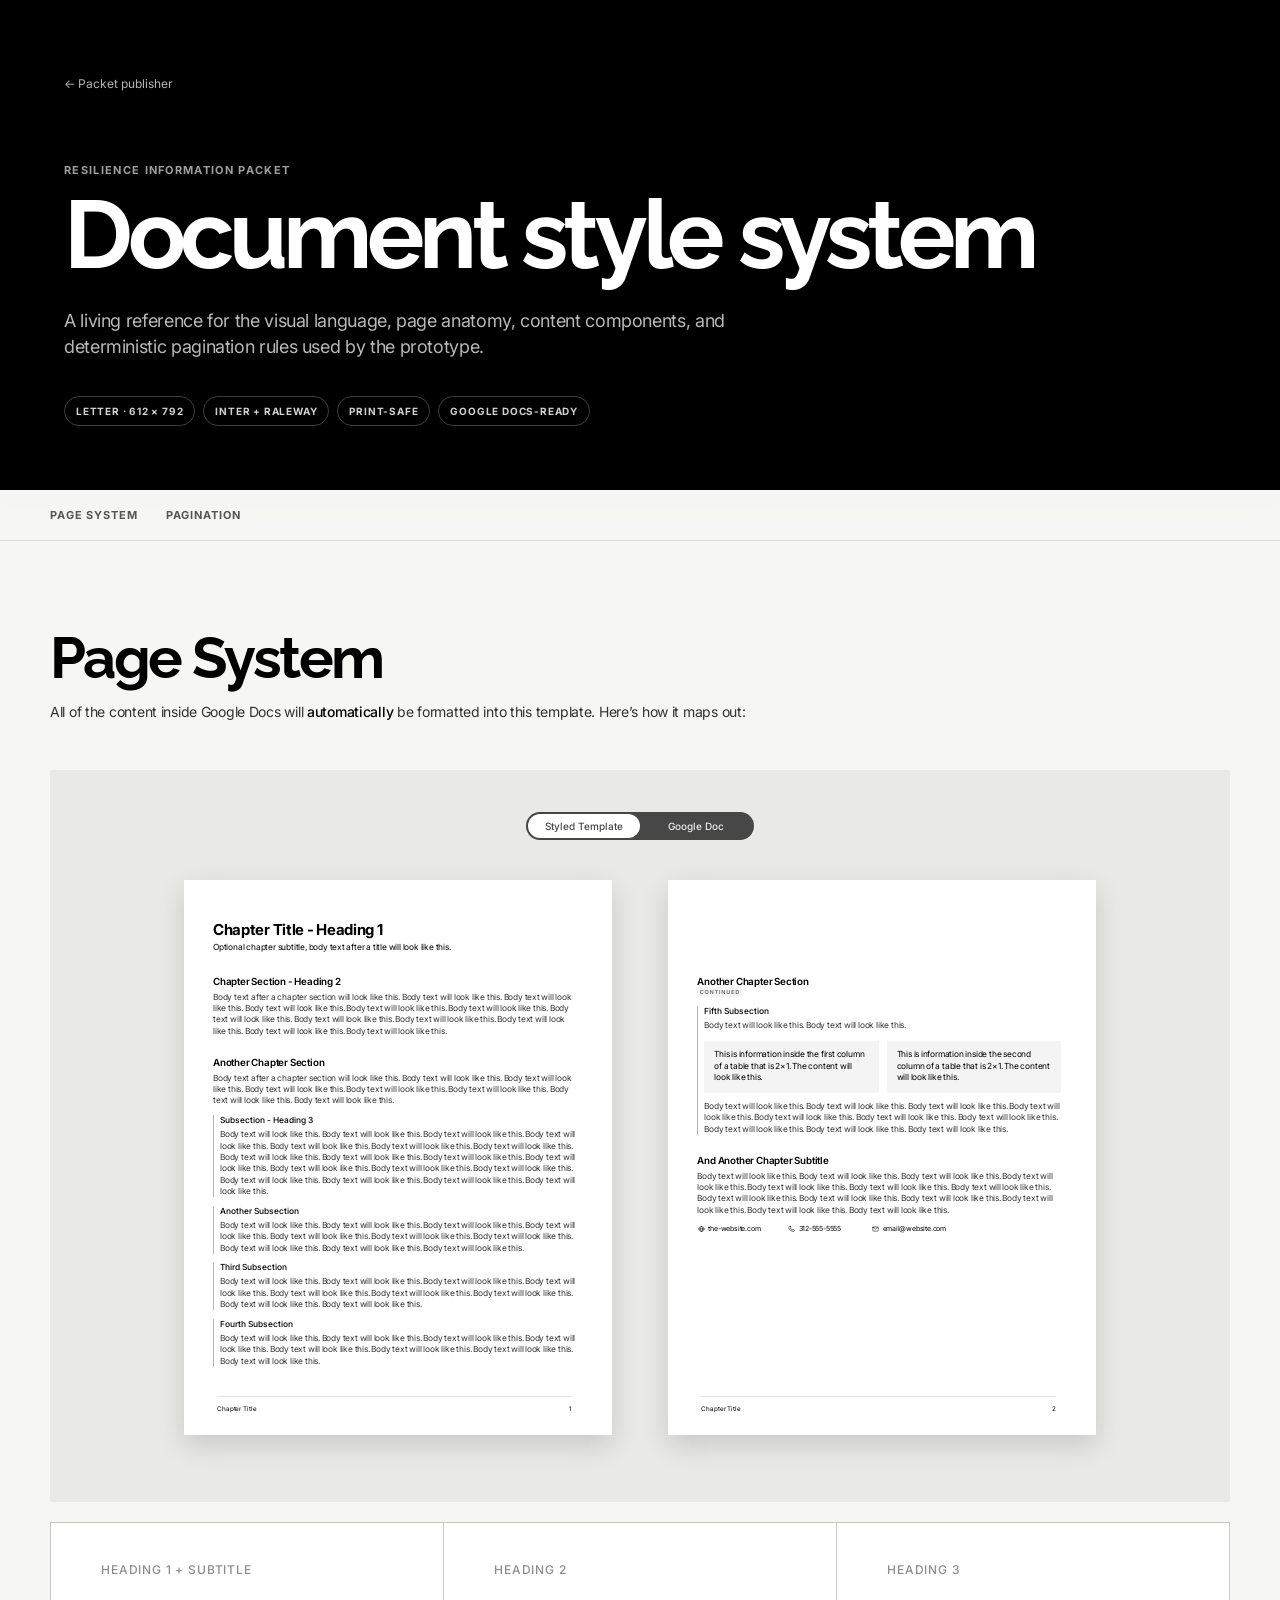
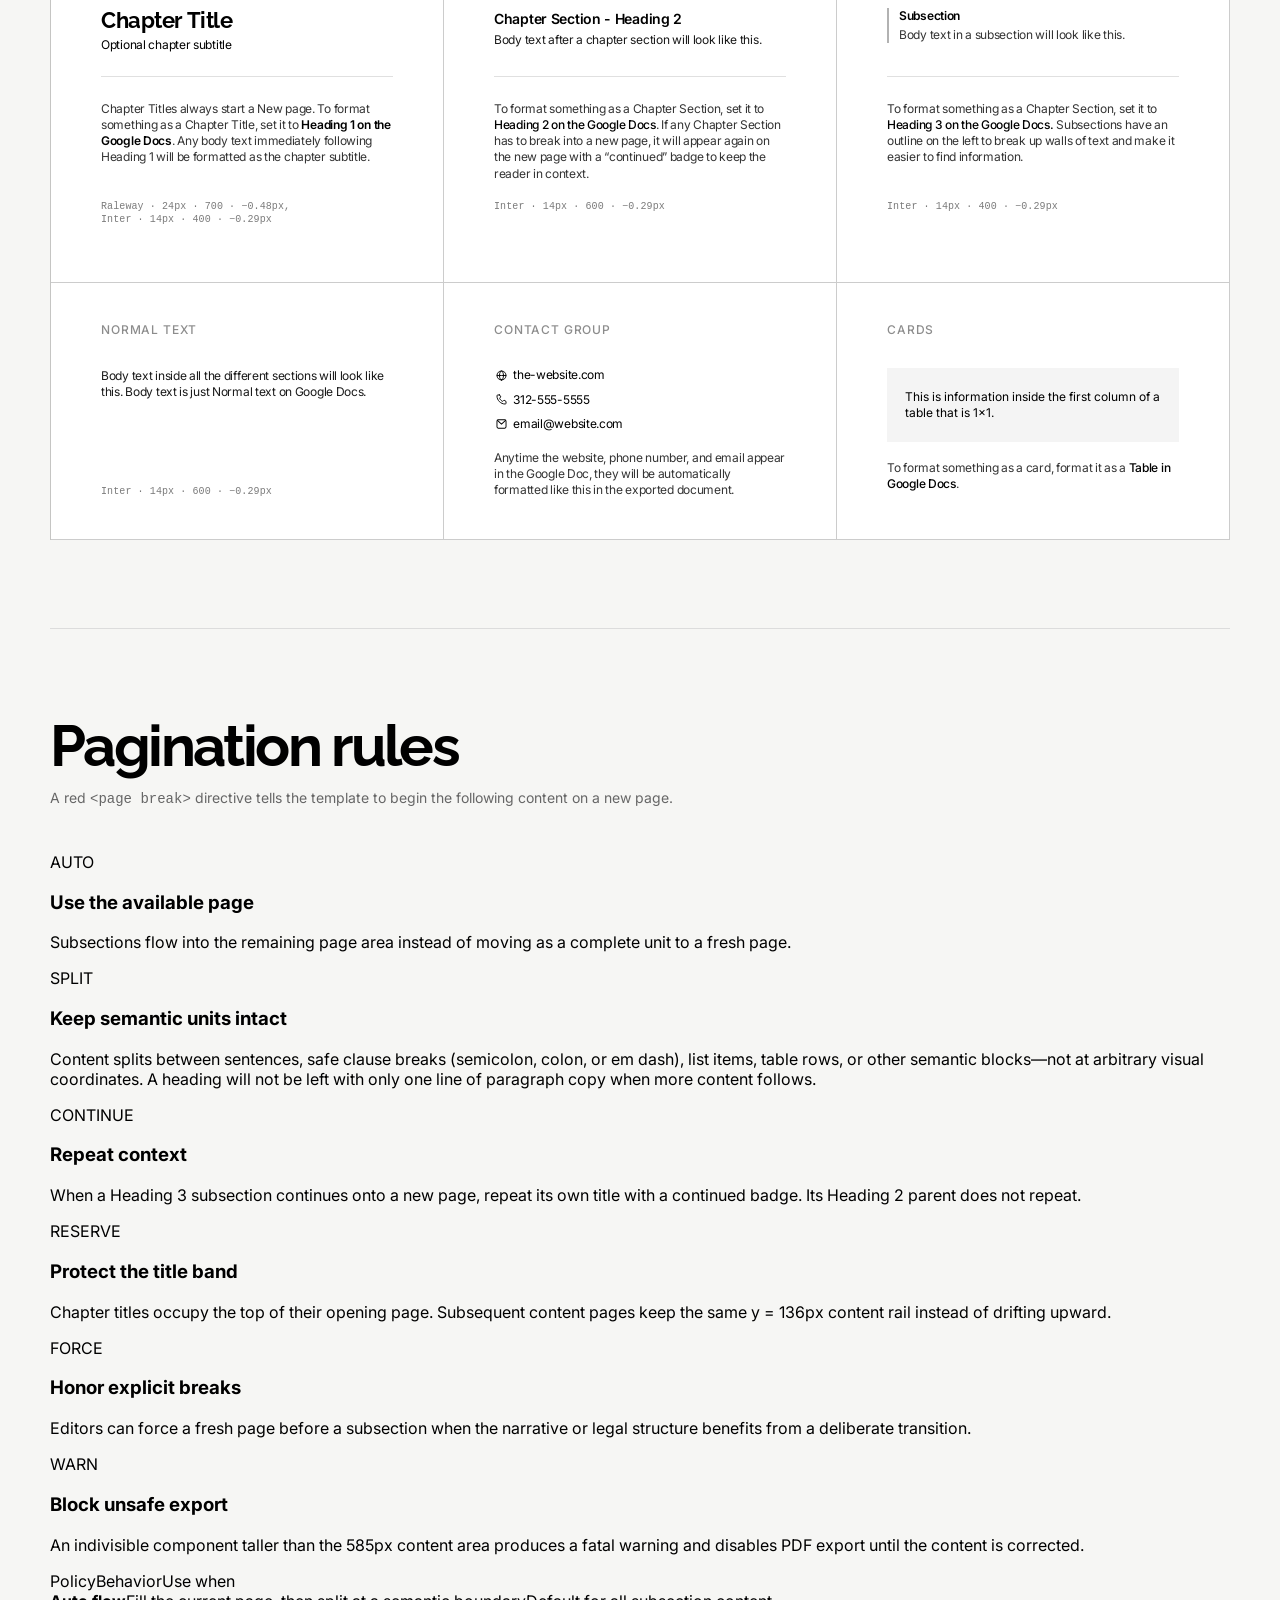
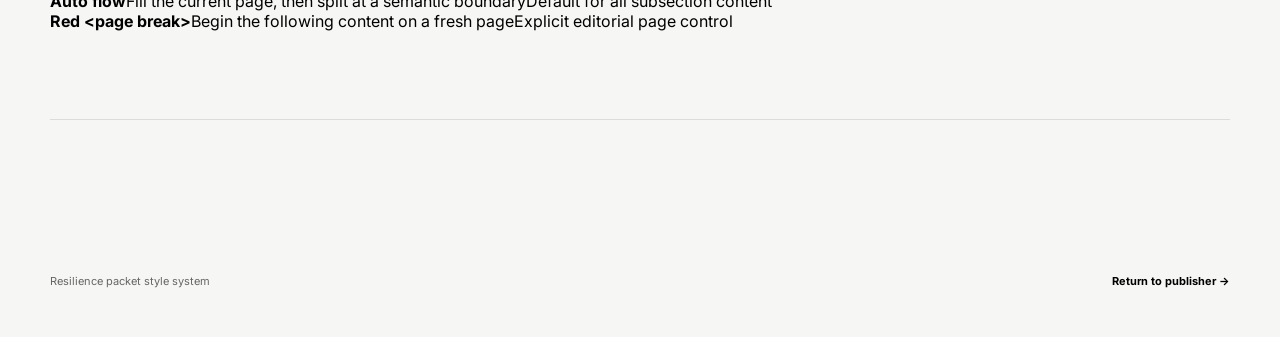
==== commit 11dce63b: "Merge Google Docs packet importer" ====
--- a/style-guide.html
+++ b/style-guide.html
@@ -5,7 +5,7 @@
     <meta name="viewport" content="width=device-width, initial-scale=1.0" />
     <title>Resilience Packet — Style System</title>
     <link rel="stylesheet" href="styles.css" />
-    <link rel="stylesheet" href="style-guide.css?v=20260713-10" />
+    <link rel="stylesheet" href="style-guide.css?v=20260713-13" />
   </head>
   <body class="guide-body">
     <header class="guide-header">
@@ -88,8 +88,8 @@
                       <strong class="callout-title">Fifth Subsection</strong>
                       <p>Body text will look like this. Body text will look like this.</p>
                       <div class="card-grid page-system-card-grid">
-                        <article>This is information inside the first column of a table that is 1×2. The content will look like this.</article>
-                        <article>This is information inside the second column of a table that is 1×2. The content will look like this.</article>
+                        <article>This is information inside the first column of a table that is 2×1. The content will look like this.</article>
+                        <article>This is information inside the second column of a table that is 2×1. The content will look like this.</article>
                       </div>
                       <p class="page-system-after-cards">Body text will look like this. Body text will look like this. Body text will look like this. Body text will look like this. Body text will look like this. Body text will look like this. Body text will look like this. Body text will look like this. Body text will look like this. Body text will look like this.</p>
                     </div>
@@ -173,10 +173,10 @@
       </section>
 
       <section id="pagination" class="guide-section">
-        <div class="guide-section-heading">
+        <div class="guide-section-heading pagination-section-heading">
           <div>
             <h2>Pagination rules</h2>
-            <p>Content-aware decisions are made at semantic block boundaries.</p>
+            <p>A red <code>&lt;page break&gt;</code> directive tells the template to begin the following content on a new page.</p>
           </div>
         </div>
 
@@ -217,7 +217,7 @@
         <div class="rule-matrix">
           <div class="rule-matrix-row rule-matrix-head"><span>Policy</span><span>Behavior</span><span>Use when</span></div>
           <div class="rule-matrix-row"><strong>Auto flow</strong><span>Fill the current page, then split at a semantic boundary</span><span>Default for all subsection content</span></div>
-          <div class="rule-matrix-row"><strong>Page break before</strong><span>Begin on a fresh page</span><span>Major narrative transitions</span></div>
+          <div class="rule-matrix-row"><strong>Red &lt;page break&gt;</strong><span>Begin the following content on a fresh page</span><span>Explicit editorial page control</span></div>
         </div>
       </section>
     </main>
--- a/styles.css
+++ b/styles.css
@@ -564,7 +564,7 @@
   position: absolute;
   top: 88px;
   left: 42px;
-  width: 427.5px;
+  width: var(--content-width);
   margin: 0;
   color: #000;
   font-size: 12px;
@@ -1011,6 +1011,10 @@
 
 .subsection {
   width: 100%;
+  padding-bottom: 28px;
+}
+
+.subsection-level-3 {
   padding-bottom: 16px;
 }
 
@@ -1721,11 +1725,20 @@
 
 .letter-132 .chapter-dek,
 .letter-134 .chapter-dek {
-  width: 398px;
   color: var(--muted-ink);
   font-size: 12px;
   line-height: 1.35;
   letter-spacing: -0.2902px;
+}
+
+.letter-122 .chapter-dek,
+.letter-129 .chapter-dek,
+.letter-132 .chapter-dek {
+  width: 503px;
+}
+
+.letter-134 .chapter-dek {
+  width: 529px;
 }
 
 .letter-132 .subsection:first-child {
--- a/style-guide.css
+++ b/style-guide.css
@@ -51,6 +51,13 @@
   font-weight: 700;
   line-height: .95;
   letter-spacing: -.055em;
+}
+
+@media (min-width: 901px) {
+  .guide-header h1 {
+    max-width: none;
+    white-space: nowrap;
+  }
 }
 
 .guide-intro {
@@ -144,6 +151,14 @@
   color: #666;
   font-size: 14px;
   line-height: 1.5;
+}
+
+.pagination-section-heading {
+  display: block;
+}
+
+.pagination-section-heading p {
+  max-width: 820px;
 }
 
 .page-system-section { padding-top: 88px; }
@@ -491,24 +506,224 @@
 .specimen-table-wrap { overflow-x:auto; }
 .specimen-table { width:min(529px,100%); }
 
-.rule-grid { display:grid; grid-template-columns:repeat(3,minmax(0,1fr)); gap:12px; }
-.rule-card { min-height:240px; padding:24px; border:1px solid var(--guide-border); border-radius:10px; background:#fff; }
-.rule-card-primary { grid-column:span 2; background:#000; color:#fff; }
-.rule-number { margin-bottom:44px; color:#777; font-size:10px; font-weight:800; letter-spacing:.12em; }
-.rule-card-primary .rule-number { color:rgba(255,255,255,.5); }
-.rule-card h3 { margin:0; font-size:20px; letter-spacing:-.035em; }
-.rule-card p { margin:12px 0 0; color:#666; font-size:12px; line-height:1.55; }
-.rule-card-primary p { max-width:560px; color:rgba(255,255,255,.68); }
-.rule-diagram { display:flex; align-items:center; gap:9px; margin-top:28px; }
-.rule-block { display:block; height:8px; border-radius:2px; background:rgba(255,255,255,.35); }
-.rule-block-short { width:26%; }
-.rule-block-whole { width:52%; background:#fff; }
-.rule-page-break { width:1px; height:28px; background:rgba(255,255,255,.28); }
-
-.rule-matrix { margin-top:24px; border-top:1px solid #bbb; }
-.rule-matrix-row { display:grid; grid-template-columns:160px 1fr 1fr; gap:24px; padding:18px 0; border-bottom:1px solid var(--guide-border); color:#555; font-size:12px; line-height:1.45; }
-.rule-matrix-head { padding-block:12px; color:#888; font-size:9px; font-weight:800; letter-spacing:.1em; text-transform:uppercase; }
-.rule-matrix-row strong { color:#000; }
+.pagination-demo {
+  display: grid;
+  grid-template-columns: minmax(270px, .8fr) 104px minmax(520px, 1.4fr);
+  align-items: center;
+  gap: 24px;
+  padding: 48px;
+  overflow: hidden;
+  background: #e9e9e7;
+}
+
+.pagination-demo-label {
+  margin-bottom: 14px;
+  color: rgba(0,0,0,.5);
+  font-size: 10px;
+  font-weight: 700;
+  letter-spacing: .1em;
+  text-transform: uppercase;
+}
+
+.pagination-doc-page {
+  overflow: hidden;
+  border: 1px solid #d8d8d8;
+  border-radius: 5px;
+  background: #fff;
+  box-shadow: 0 10px 24px rgba(0,0,0,.1);
+}
+
+.pagination-doc-toolbar {
+  display: flex;
+  height: 34px;
+  align-items: center;
+  gap: 6px;
+  padding: 0 12px;
+  border-bottom: 1px solid #e5e5e5;
+  background: #f8f8f8;
+}
+
+.pagination-doc-toolbar span {
+  width: 17px;
+  height: 5px;
+  border-radius: 2px;
+  background: #d4d4d4;
+}
+
+.pagination-doc-toolbar span:first-child { width: 58px; }
+
+.pagination-doc-content {
+  min-height: 432px;
+  padding: 38px 32px 44px;
+}
+
+.pagination-format-label {
+  display: block;
+  margin-bottom: 4px;
+  color: #999;
+  font-size: 8px;
+  font-weight: 700;
+  letter-spacing: .07em;
+  text-transform: uppercase;
+}
+
+.pagination-doc-content h2,
+.pagination-doc-content h3,
+.pagination-doc-content h4,
+.pagination-page-chapter-title,
+.pagination-page-content h3,
+.pagination-page-content h4 { margin: 0; }
+
+.pagination-doc-chapter-title {
+  margin-bottom: 24px !important;
+  font-family: Raleway, sans-serif;
+  font-size: 22px;
+  line-height: 1.1;
+  letter-spacing: -.03em;
+}
+
+.pagination-doc-content h3 { font-size: 16px; line-height: 1.25; }
+.pagination-doc-content h4 { font-size: 13px; line-height: 1.25; }
+.pagination-doc-content p { margin: 6px 0 0; color: #555; font-size: 11px; line-height: 1.45; }
+
+.pagination-double-break {
+  position: relative;
+  display: grid;
+  gap: 7px;
+  margin: 18px -10px 20px;
+  padding: 10px;
+  border: 1px solid #000;
+  border-radius: 4px;
+  background: rgba(0,0,0,.025);
+}
+
+.pagination-empty-line { height: 1px; background: #d8d8d8; }
+
+.pagination-enter-label {
+  position: absolute;
+  top: 50%;
+  right: 8px;
+  display: flex;
+  gap: 4px;
+  transform: translateY(-50%);
+}
+
+.pagination-enter-label kbd {
+  padding: 3px 5px;
+  border: 1px solid #c7c7c7;
+  border-bottom-width: 2px;
+  border-radius: 3px;
+  background: #fff;
+  color: #444;
+  font: 600 8px/1 Inter, sans-serif;
+  box-shadow: 0 1px 1px rgba(0,0,0,.05);
+}
+
+.pagination-doc-subsection {
+  margin-top: 18px;
+  padding-left: 12px;
+  border-left: 1px solid rgba(0,0,0,.3);
+}
+
+.pagination-demo-transfer {
+  display: grid;
+  justify-items: center;
+  gap: 12px;
+  color: #555;
+  text-align: center;
+  font-size: 9px;
+  font-weight: 700;
+  letter-spacing: .06em;
+  text-transform: uppercase;
+}
+
+.pagination-demo-transfer svg { width: 72px; overflow: visible; }
+.pagination-demo-transfer path { fill: none; stroke: #000; stroke-width: 1.5; }
+
+.pagination-result-pages {
+  display: flex;
+  align-items: flex-start;
+  gap: 16px;
+}
+
+.pagination-result-page {
+  position: relative;
+  width: min(238px, calc(50% - 8px));
+  aspect-ratio: 612 / 792;
+  flex: 1 1 0;
+  overflow: hidden;
+  background: #fff;
+  box-shadow: 0 10px 24px rgba(0,0,0,.12);
+}
+
+.pagination-page-chapter-title {
+  position: absolute;
+  top: 7.4%;
+  left: 7%;
+  width: 86%;
+  font-family: Raleway, sans-serif;
+  font-size: 15px;
+  line-height: 1.1;
+  letter-spacing: -.03em;
+}
+
+.pagination-page-content {
+  position: absolute;
+  top: 17.2%;
+  left: 7%;
+  width: 86%;
+}
+
+.pagination-page-content h3 { font-size: 11px; line-height: 1.25; }
+.pagination-page-content p { margin: 5px 0 0; color: #555; font-size: 8px; line-height: 1.4; }
+
+.pagination-page-subsection {
+  margin-top: 16px;
+  padding: 3px 0 3px 8px;
+  border-left: 1px solid rgba(0,0,0,.3);
+}
+
+.pagination-page-content h4 { font-size: 9px; line-height: 1.25; }
+
+.pagination-page-space {
+  display: flex;
+  height: 118px;
+  margin-top: 22px;
+  align-items: flex-end;
+  justify-content: center;
+  border: 1px dashed #d3d3d3;
+  color: #aaa;
+  font-size: 7px;
+  letter-spacing: .05em;
+  text-transform: uppercase;
+}
+
+.pagination-page-space span { padding: 5px; background: #fff; transform: translateY(50%); }
+
+.pagination-moved-label {
+  display: inline-block;
+  margin-top: 18px;
+  padding: 5px 7px;
+  border-radius: 999px;
+  background: #000;
+  color: #fff;
+  font-size: 7px;
+  font-weight: 700;
+  letter-spacing: .08em;
+  text-transform: uppercase;
+}
+
+.pagination-page-footer {
+  position: absolute;
+  right: 7%;
+  bottom: 3%;
+  left: 7%;
+  display: flex;
+  justify-content: space-between;
+  padding-top: 5px;
+  border-top: 1px solid #e5e5e5;
+  font-size: 6px;
+}
 
 .guide-site-footer { display:flex; justify-content:space-between; gap:24px; padding:34px 0 50px; color:#666; font-size:11px; }
 .guide-site-footer a { color:#000; font-weight:700; text-decoration:none; }
@@ -521,7 +736,7 @@
   .page-system-paper { --page-scale: .58; }
   .page-system-panel { min-height: 500px; }
   .page-map-grid { grid-template-columns: repeat(2, minmax(0, 1fr)); }
-  .rule-grid { grid-template-columns:repeat(2,minmax(0,1fr)); }
+  .pagination-demo { grid-template-columns: minmax(250px, .8fr) 72px minmax(430px, 1.4fr); padding: 36px 28px; gap: 16px; }
 }
 
 @media (max-width: 640px) {
@@ -529,8 +744,8 @@
   .guide-header h1 { font-size:52px; }
   .guide-section { padding-block:64px; }
   .guide-section-heading { grid-template-columns:34px 1fr; }
-  .component-grid, .page-map-grid, .rule-grid { grid-template-columns:1fr; }
-  .specimen-wide, .specimen-full, .rule-card-primary { grid-column:span 1; }
+  .component-grid, .page-map-grid { grid-template-columns:1fr; }
+  .specimen-wide, .specimen-full { grid-column:span 1; }
   .page-system-section { padding-top: 64px; }
   .page-system-demo { min-height: 536px; padding: 92px 18px 24px; overflow-x: auto; }
   .page-system-toggle { top: 32px; width: 220px; }
@@ -541,7 +756,10 @@
   .page-map-card { min-height: 0; }
   .specimen-surface { padding:20px; overflow-x:auto; }
   .specimen-contact { min-width:520px; }
-  .rule-matrix-row { grid-template-columns:1fr; gap:6px; }
-  .rule-matrix-head { display:none; }
+  .pagination-demo { grid-template-columns: 1fr; padding: 28px 18px; overflow: visible; }
+  .pagination-demo-transfer { transform: rotate(90deg); }
+  .pagination-demo-transfer span { display: none; }
+  .pagination-demo-result { min-width: 0; }
+  .pagination-result-page { max-width: none; }
   .guide-site-footer { flex-direction:column; }
 }
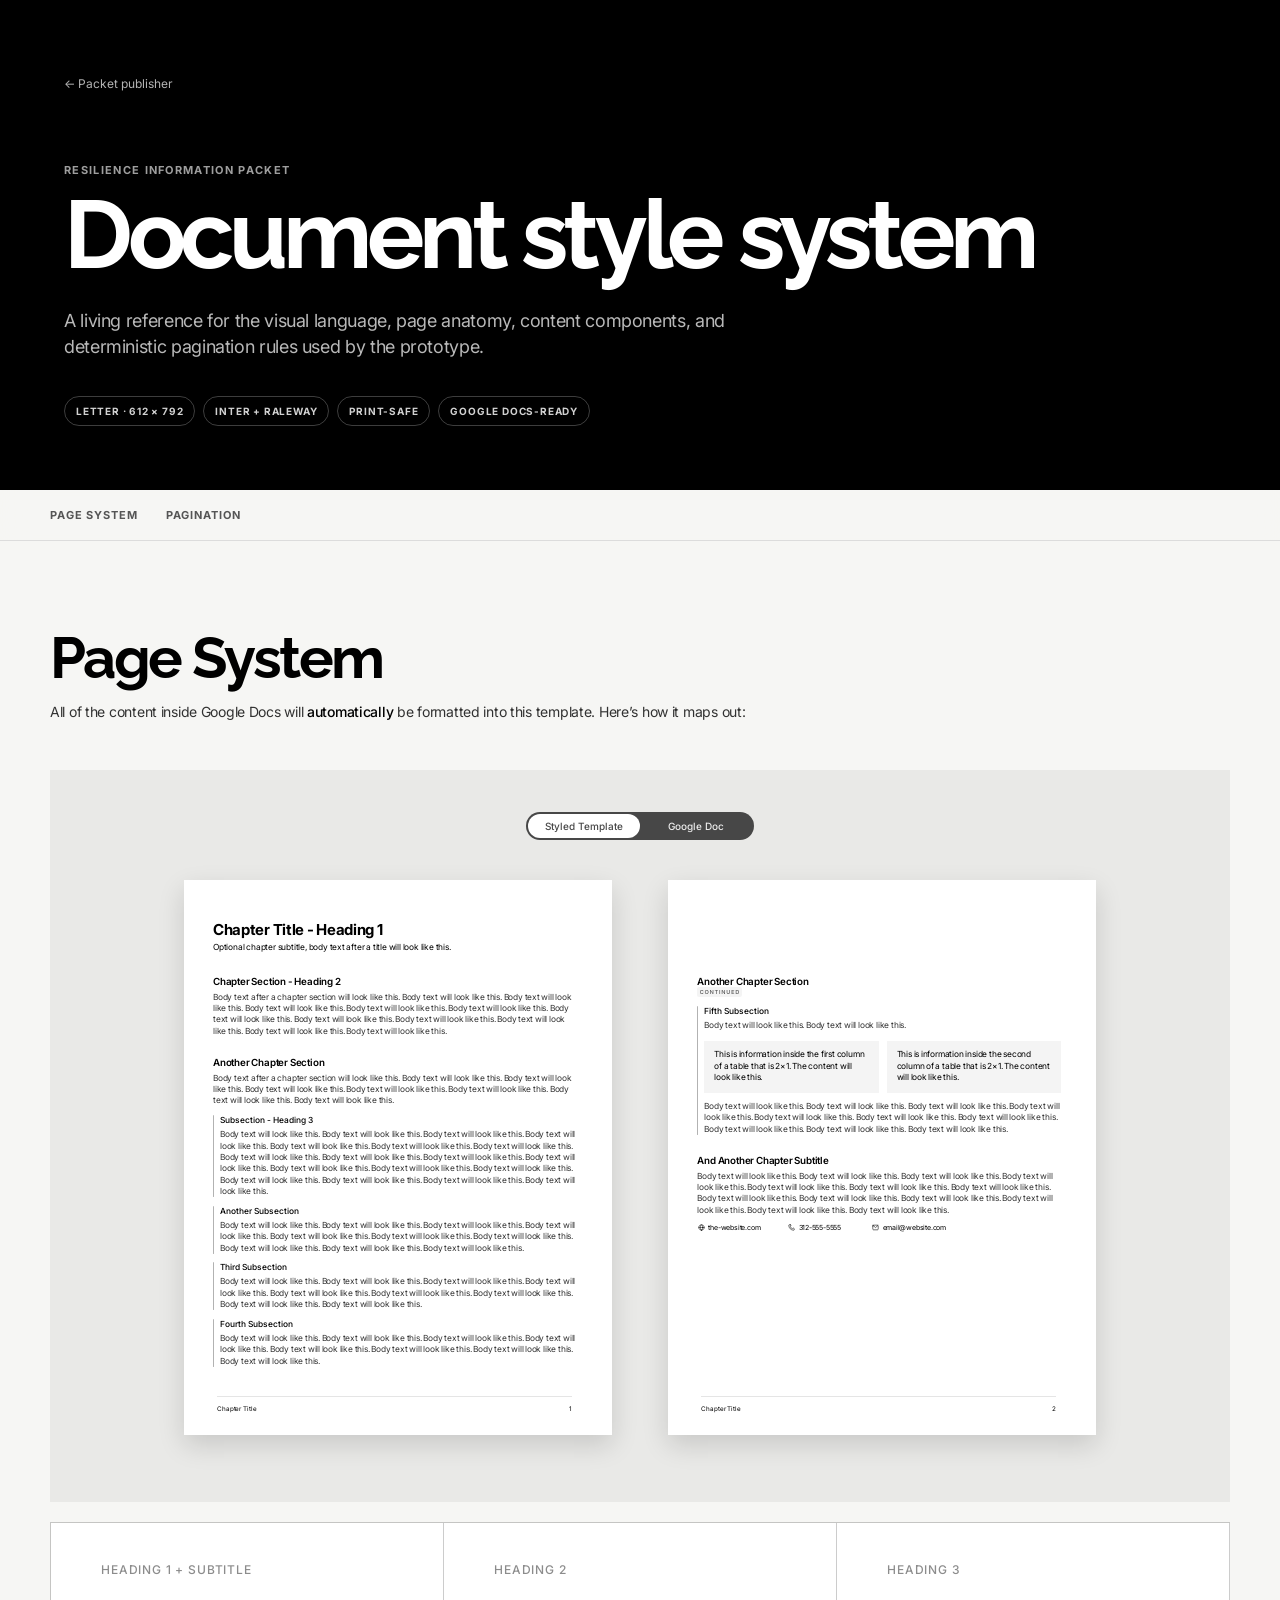
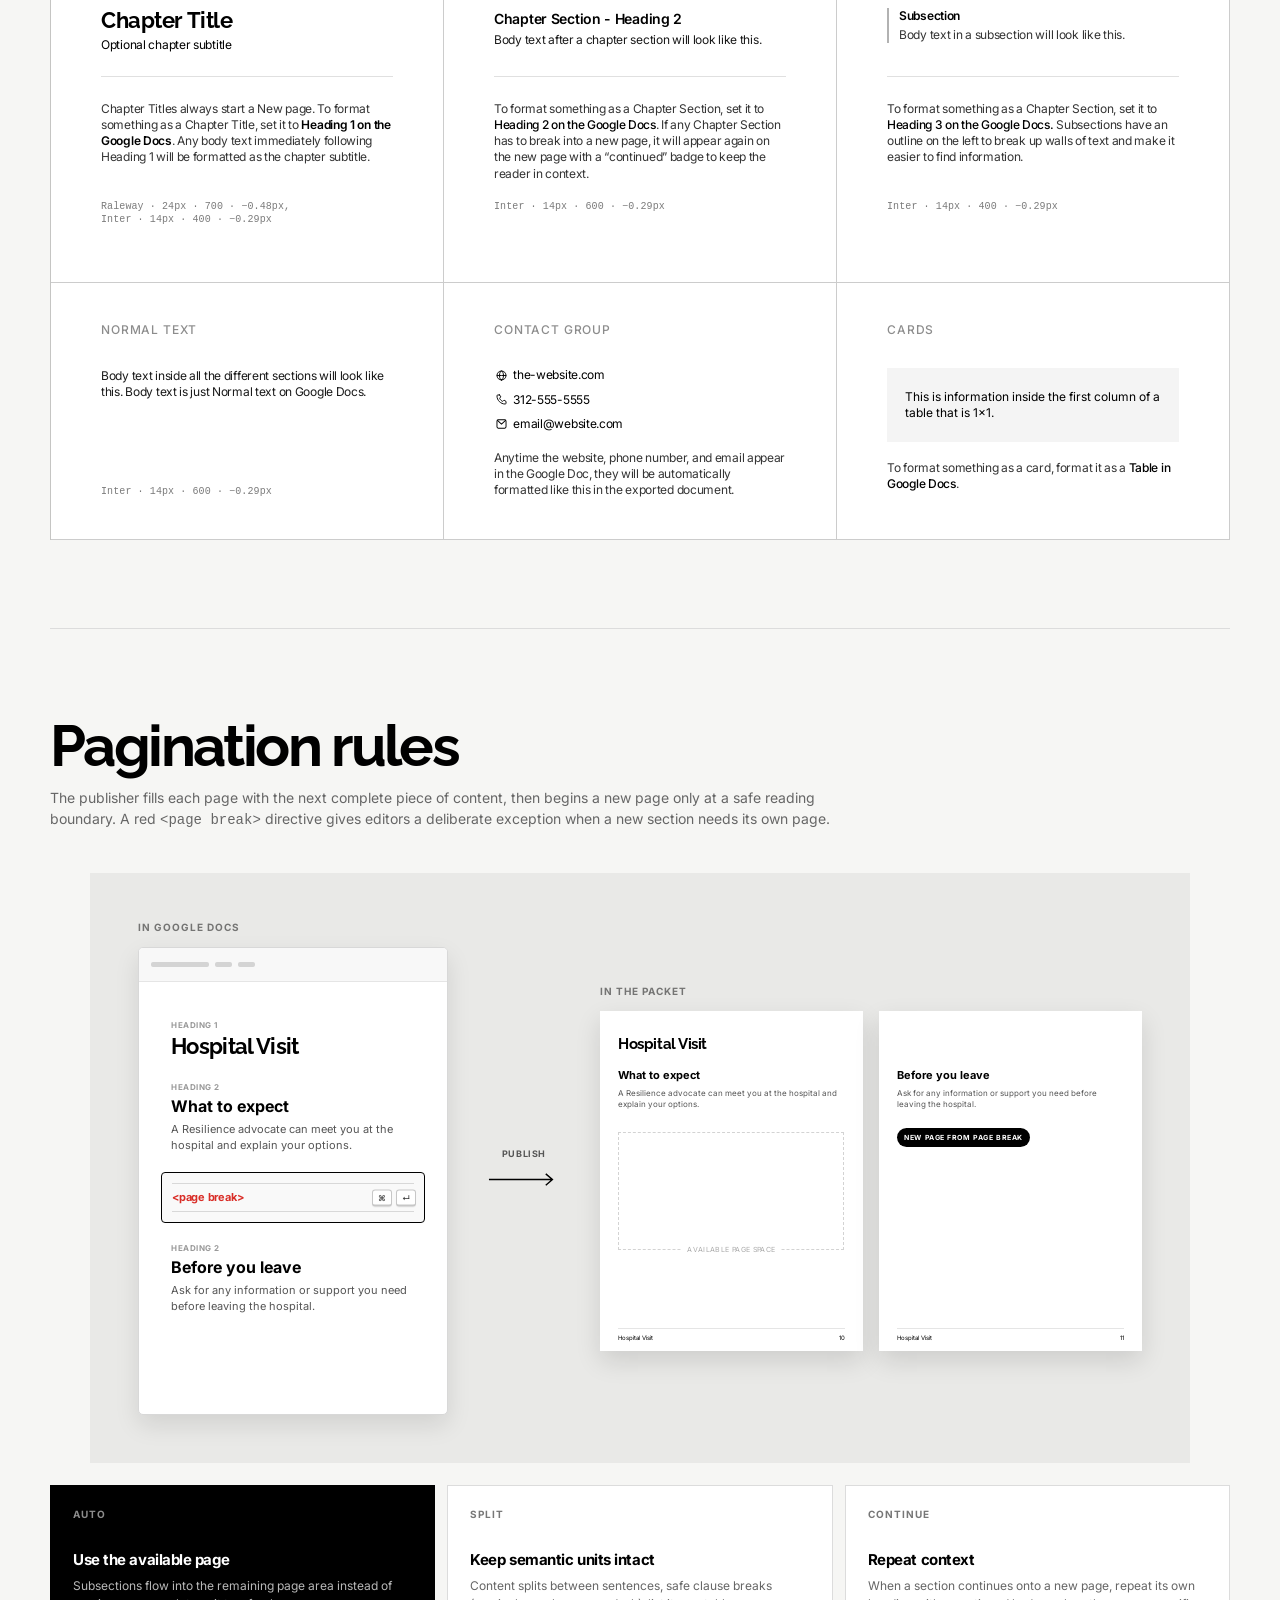
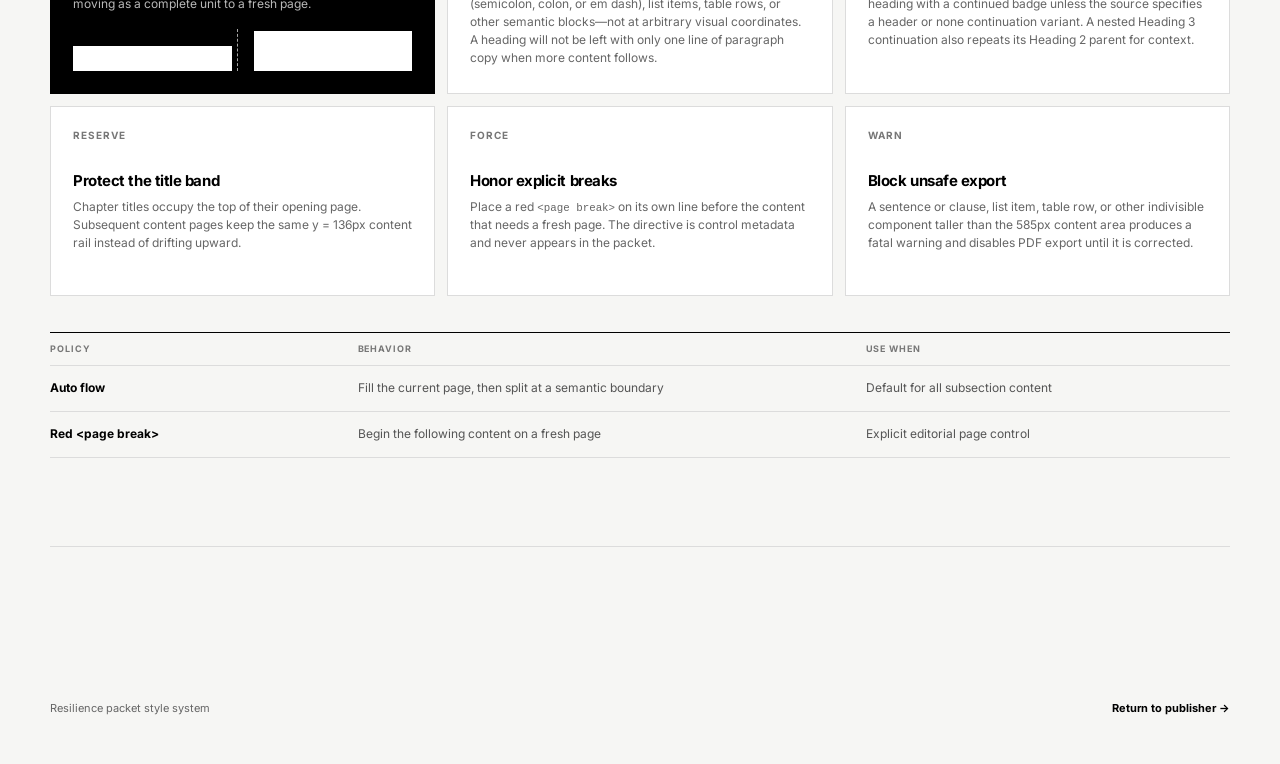
==== commit 196a8449: "Refine packet pagination and publisher flow" ====
--- a/style-guide.html
+++ b/style-guide.html
@@ -5,7 +5,7 @@
     <meta name="viewport" content="width=device-width, initial-scale=1.0" />
     <title>Resilience Packet — Style System</title>
     <link rel="stylesheet" href="styles.css" />
-    <link rel="stylesheet" href="style-guide.css?v=20260713-13" />
+    <link rel="stylesheet" href="style-guide.css?v=20260714-01" />
   </head>
   <body class="guide-body">
     <header class="guide-header">
@@ -176,9 +176,62 @@
         <div class="guide-section-heading pagination-section-heading">
           <div>
             <h2>Pagination rules</h2>
-            <p>A red <code>&lt;page break&gt;</code> directive tells the template to begin the following content on a new page.</p>
-          </div>
-        </div>
+            <p>The publisher fills each page with the next complete piece of content, then begins a new page only at a safe reading boundary. A red <code>&lt;page break&gt;</code> directive gives editors a deliberate exception when a new section needs its own page.</p>
+          </div>
+        </div>
+
+        <figure class="pagination-demo" aria-labelledby="pagination-demo-title">
+          <div class="pagination-demo-source">
+            <figcaption id="pagination-demo-title" class="pagination-demo-label">In Google Docs</figcaption>
+            <div class="pagination-doc-page">
+              <div class="pagination-doc-toolbar" aria-hidden="true"><span></span><span></span><span></span></div>
+              <div class="pagination-doc-content">
+                <span class="pagination-format-label">Heading 1</span>
+                <h2 class="pagination-doc-chapter-title">Hospital Visit</h2>
+                <span class="pagination-format-label">Heading 2</span>
+                <h3>What to expect</h3>
+                <p>A Resilience advocate can meet you at the hospital and explain your options.</p>
+                <div class="pagination-double-break">
+                  <div class="pagination-empty-line"></div>
+                  <code class="pagination-page-break-directive">&lt;page break&gt;</code>
+                  <div class="pagination-empty-line"></div>
+                  <span class="pagination-enter-label" aria-hidden="true"><kbd>⌘</kbd><kbd>↵</kbd></span>
+                </div>
+                <span class="pagination-format-label">Heading 2</span>
+                <h3>Before you leave</h3>
+                <p>Ask for any information or support you need before leaving the hospital.</p>
+              </div>
+            </div>
+          </div>
+
+          <div class="pagination-demo-transfer" aria-hidden="true">
+            <span>Publish</span>
+            <svg viewBox="0 0 76 18" focusable="false"><path d="M1 9h67M61 3l7 6-7 6" /></svg>
+          </div>
+
+          <div class="pagination-demo-result">
+            <div class="pagination-demo-label">In the packet</div>
+            <div class="pagination-result-pages" aria-label="Resulting packet pages">
+              <article class="pagination-result-page" aria-label="Packet page before the page break">
+                <h3 class="pagination-page-chapter-title">Hospital Visit</h3>
+                <div class="pagination-page-content">
+                  <h3>What to expect</h3>
+                  <p>A Resilience advocate can meet you at the hospital and explain your options.</p>
+                  <div class="pagination-page-space"><span>Available page space</span></div>
+                </div>
+                <footer class="pagination-page-footer"><span>Hospital Visit</span><span>10</span></footer>
+              </article>
+              <article class="pagination-result-page" aria-label="Packet page after the page break">
+                <div class="pagination-page-content">
+                  <h3>Before you leave</h3>
+                  <p>Ask for any information or support you need before leaving the hospital.</p>
+                  <span class="pagination-moved-label">New page from page break</span>
+                </div>
+                <footer class="pagination-page-footer"><span>Hospital Visit</span><span>11</span></footer>
+              </article>
+            </div>
+          </div>
+        </figure>
 
         <div class="rule-grid">
           <article class="rule-card rule-card-primary">
@@ -195,7 +248,7 @@
           <article class="rule-card">
             <div class="rule-number">CONTINUE</div>
             <h3>Repeat context</h3>
-            <p>When a Heading 3 subsection continues onto a new page, repeat its own title with a continued badge. Its Heading 2 parent does not repeat.</p>
+            <p>When a section continues onto a new page, repeat its own heading with a continued badge unless the source specifies a header or none continuation variant. A nested Heading 3 continuation also repeats its Heading 2 parent for context.</p>
           </article>
           <article class="rule-card">
             <div class="rule-number">RESERVE</div>
@@ -205,12 +258,12 @@
           <article class="rule-card">
             <div class="rule-number">FORCE</div>
             <h3>Honor explicit breaks</h3>
-            <p>Editors can force a fresh page before a subsection when the narrative or legal structure benefits from a deliberate transition.</p>
+            <p>Place a red <code>&lt;page break&gt;</code> on its own line before the content that needs a fresh page. The directive is control metadata and never appears in the packet.</p>
           </article>
           <article class="rule-card">
             <div class="rule-number">WARN</div>
             <h3>Block unsafe export</h3>
-            <p>An indivisible component taller than the 585px content area produces a fatal warning and disables PDF export until the content is corrected.</p>
+            <p>A sentence or clause, list item, table row, or other indivisible component taller than the 585px content area produces a fatal warning and disables PDF export until it is corrected.</p>
           </article>
         </div>
 
--- a/styles.css
+++ b/styles.css
@@ -26,7 +26,7 @@
   --page-width: 612px;
   --page-height: 792px;
   --content-width: 520px;
-  --content-height: 585px;
+  --content-height: 600px;
 }
 
 * {
@@ -229,6 +229,76 @@
   margin: -4px 0 0;
 }
 
+.source-intro-row {
+  display: flex;
+  align-items: flex-start;
+  gap: 8px;
+}
+
+.source-intro-row .settings-section-intro {
+  flex: 1;
+}
+
+.import-help {
+  position: relative;
+  flex: none;
+}
+
+.import-help > summary {
+  display: grid;
+  width: 18px;
+  height: 18px;
+  place-items: center;
+  border: 1px solid #999;
+  border-radius: 50%;
+  color: #555;
+  cursor: help;
+  font-size: 11px;
+  font-weight: 700;
+  line-height: 1;
+  list-style: none;
+}
+
+.import-help > summary::-webkit-details-marker {
+  display: none;
+}
+
+.import-help > summary:hover,
+.import-help[open] > summary {
+  border-color: #111;
+  color: #111;
+}
+
+.import-help-popover {
+  position: absolute;
+  z-index: 10;
+  top: 26px;
+  right: 0;
+  width: 275px;
+  padding: 10px 12px;
+  border: 1px solid #d6d6d6;
+  border-radius: 6px;
+  background: #fff;
+  box-shadow: 0 8px 20px rgba(0, 0, 0, 0.12);
+  color: #555;
+  font-size: 11px;
+  font-weight: 400;
+  line-height: 1.45;
+}
+
+.import-help-popover p {
+  margin: 0;
+}
+
+.import-help-popover p + p {
+  margin-top: 8px;
+}
+
+.import-help-popover code {
+  color: #222;
+  font-size: 10px;
+}
+
 .page-directive-note {
   margin-top: 8px;
 }
@@ -241,6 +311,92 @@
 
 .source-link-control {
   gap: 7px;
+}
+
+.illustration-upload-control {
+  margin-top: 14px;
+}
+
+.illustration-upload-control input {
+  height: auto;
+  padding: 7px;
+  font-size: 11px;
+}
+
+.illustration-library {
+  display: grid;
+  grid-template-columns: repeat(3, minmax(0, 1fr));
+  gap: 8px;
+  min-height: 86px;
+  margin-top: 10px;
+  padding: 8px;
+  border: 1px dashed #bdbdbd;
+  border-radius: 6px;
+  background: #fafafa;
+}
+
+.illustration-library.is-drop-target {
+  border-color: #111;
+  background: #f1f1f1;
+}
+
+.illustration-library-empty {
+  grid-column: 1 / -1;
+  align-self: center;
+  margin: 0;
+  color: #777;
+  font-size: 10px;
+  line-height: 1.4;
+  text-align: center;
+}
+
+.illustration-library-item {
+  min-width: 0;
+  padding: 5px;
+  border: 1px solid #e0e0e0;
+  border-radius: 4px;
+  background: #fff;
+  cursor: grab;
+}
+
+.illustration-library-item.is-dragging {
+  opacity: 0.45;
+}
+
+.illustration-library-item img {
+  display: block;
+  width: 100%;
+  height: 58px;
+  object-fit: contain;
+}
+
+.illustration-library-item p {
+  overflow: hidden;
+  margin: 4px 0 0;
+  color: #555;
+  font-size: 9px;
+  line-height: 1.2;
+  text-align: center;
+  text-overflow: ellipsis;
+  white-space: nowrap;
+}
+
+.illustration-save-row {
+  display: flex;
+  align-items: center;
+  gap: 8px;
+  margin-top: 10px;
+}
+
+.illustration-save-status {
+  margin: 0;
+  color: #777;
+  font-size: 10px;
+  line-height: 1.3;
+}
+
+.illustration-save-status.is-dirty {
+  color: #9b5b12;
 }
 
 .source-link-control input[aria-invalid="true"] {
@@ -716,36 +872,12 @@
 
 .orientation-conf-icon {
   position: absolute;
-  top: 28.5px;
-  left: 116.84px;
-  width: 33.72px;
-  height: 23.264px;
-}
-
-.orientation-conf-icon img {
-  position: absolute;
-  object-fit: contain;
-}
-
-.orientation-conf-icon img:nth-child(1) {
-  top: 3.4px;
-  left: 3.66px;
-  width: 24.833px;
-  height: 19.082px;
-}
-
-.orientation-conf-icon img:nth-child(2) {
-  top: 15.45px;
-  left: 0.72px;
-  width: 9.949px;
-  height: 8.703px;
-}
-
-.orientation-conf-icon img:nth-child(3) {
-  inset: 0;
-  width: 33.72px;
-  height: 23.264px;
-}
+  top: 28.63px;
+  left: 117px;
+  width: 29px;
+  height: 22px;
+}
+
 
 .orientation-card-asterisk {
   position: absolute;
@@ -1014,6 +1146,15 @@
   padding-bottom: 28px;
 }
 
+/* An empty H2 that introduces an H3 keeps an 18px heading-to-heading gap. */
+.subsection.is-heading-anchor {
+  padding-bottom: 12px;
+}
+
+.subsection.parent-continuation {
+  padding-bottom: 12px;
+}
+
 .subsection-level-3 {
   padding-bottom: 16px;
 }
@@ -1025,6 +1166,7 @@
 .subsection.is-nested {
   position: relative;
   padding-left: 12px;
+  padding-bottom: 18px;
 }
 
 .subsection.is-nested::before {
@@ -1112,6 +1254,15 @@
   margin-bottom: 0;
 }
 
+/* Keep body-copy rhythm consistent across all page-specific frame refinements. */
+.page-content p.content-block {
+  margin-bottom: 8px !important;
+}
+
+.page-content p.content-block:last-child {
+  margin-bottom: 0 !important;
+}
+
 .content-block strong {
   color: #000;
   font-weight: 500;
@@ -1124,6 +1275,22 @@
 .content-list li {
   margin: 0 0 5px;
   padding-left: 1px;
+}
+
+/* Preserve Google Docs list hierarchy without the browser's oversized nested-list indent. */
+.content-list li > ul,
+.content-list li > ol {
+  margin: 2px 0 0;
+  padding-left: 18px;
+}
+
+.content-list li > ul {
+  list-style-type: circle;
+}
+
+.content-list li > ul > li,
+.content-list li > ol > li {
+  margin-bottom: 0;
 }
 
 .content-table {
@@ -1172,6 +1339,29 @@
 
 .content-table li {
   margin: 0;
+}
+
+/* Figma 1 × 3 information cards use a slightly roomier 15.5px vertical inset. */
+.content-table.table-single-column {
+  margin-bottom: 14px;
+}
+
+.content-table.table-single-column th,
+.content-table.table-single-column td {
+  padding: 15.5px 19px;
+}
+
+.content-table p {
+  margin: 0;
+}
+
+.content-table.table-single-column tr:nth-child(2) > * {
+  padding-top: 16px;
+  padding-bottom: 15px;
+}
+
+.content-table.table-single-column:last-child {
+  margin-bottom: 0;
 }
 
 .table-gap {
@@ -1278,6 +1468,135 @@
   margin: 0 0 12px;
 }
 
+.preview-illustration {
+  --illustration-x: 0px;
+  --illustration-y: 0px;
+  position: relative;
+  z-index: 2;
+  cursor: grab;
+  touch-action: none;
+  transform: translate(var(--illustration-x), var(--illustration-y));
+  transition: box-shadow 120ms ease, outline-color 120ms ease;
+}
+
+.preview-illustration:focus-visible,
+.preview-illustration:hover {
+  outline: 1px dashed #777;
+  outline-offset: 5px;
+}
+
+.preview-illustration::after {
+  position: absolute;
+  top: -25px;
+  left: 0;
+  padding: 3px 6px;
+  border-radius: 3px;
+  background: #111;
+  color: #fff;
+  content: "Drag to place";
+  font-size: 9px;
+  font-weight: 600;
+  line-height: 1;
+  opacity: 0;
+  pointer-events: none;
+  transition: opacity 120ms ease;
+  white-space: nowrap;
+}
+
+.preview-illustration:hover::after,
+.preview-illustration:focus-visible::after {
+  opacity: 1;
+}
+
+.preview-illustration.is-dragging {
+  cursor: grabbing;
+  outline: 1px dashed #111;
+  outline-offset: 5px;
+  transition: none;
+  user-select: none;
+}
+
+.placed-illustration {
+  position: absolute;
+  z-index: 3;
+  width: 132px;
+  margin: 0;
+}
+
+.placed-illustration img {
+  width: 100%;
+}
+
+.placed-illustration::after {
+  content: "Drag to place · pull corner to resize";
+}
+
+.illustration-remove {
+  position: absolute;
+  top: -9px;
+  right: -9px;
+  display: grid;
+  width: 19px;
+  height: 19px;
+  place-items: center;
+  padding: 0;
+  border: 1px solid #111;
+  border-radius: 50%;
+  background: #fff;
+  color: #111;
+  cursor: pointer;
+  font: 16px/1 Inter, sans-serif;
+  opacity: 0;
+  transition: opacity 120ms ease;
+}
+
+.placed-illustration:hover .illustration-remove,
+.placed-illustration:focus-within .illustration-remove,
+.placed-illustration:hover .illustration-resize,
+.placed-illustration:focus-within .illustration-resize {
+  opacity: 1;
+}
+
+.illustration-resize {
+  position: absolute;
+  right: -8px;
+  bottom: -8px;
+  width: 18px;
+  height: 18px;
+  padding: 0;
+  border: 1px solid #111;
+  border-radius: 2px;
+  background: #fff;
+  cursor: nwse-resize;
+  opacity: 0;
+  touch-action: none;
+  transition: opacity 120ms ease;
+}
+
+.illustration-resize::before {
+  position: absolute;
+  right: 3px;
+  bottom: 3px;
+  width: 7px;
+  height: 7px;
+  border-right: 2px solid #111;
+  border-bottom: 2px solid #111;
+  content: "";
+}
+
+.placed-illustration.is-resizing {
+  cursor: nwse-resize;
+  outline: 1px dashed #111;
+  outline-offset: 5px;
+  transition: none;
+  user-select: none;
+}
+
+.paper.is-illustration-drop-target {
+  outline: 2px dashed #111;
+  outline-offset: -8px;
+}
+
 .content-image img {
   display: block;
   width: auto;
@@ -1531,7 +1850,7 @@
   letter-spacing: 0.01px;
 }
 
-.letter-121 .subsection:not(:last-child) {
+.letter-121 .subsection:not(.is-chapter-last) {
   padding-bottom: 18px;
 }
 
@@ -1923,6 +2242,23 @@
     box-shadow: none;
   }
 
+  .preview-illustration {
+    cursor: auto;
+  }
+
+  .preview-illustration::after {
+    display: none;
+  }
+
+  .illustration-remove,
+  .illustration-resize {
+    display: none;
+  }
+
+  .paper.is-illustration-drop-target {
+    outline: 0;
+  }
+
   body.has-fatal-overflow .pages {
     display: none;
   }
--- a/style-guide.css
+++ b/style-guide.css
@@ -599,6 +599,13 @@
 
 .pagination-empty-line { height: 1px; background: #d8d8d8; }
 
+.pagination-page-break-directive {
+  justify-self: start;
+  color: #d92d27;
+  font: 700 11px/1.2 Inter, sans-serif;
+  letter-spacing: -.02em;
+}
+
 .pagination-enter-label {
   position: absolute;
   top: 50%;
@@ -723,6 +730,90 @@
   padding-top: 5px;
   border-top: 1px solid #e5e5e5;
   font-size: 6px;
+}
+
+.rule-grid {
+  display: grid;
+  grid-template-columns: repeat(3, minmax(0, 1fr));
+  gap: 12px;
+  margin-top: 22px;
+}
+
+.rule-card {
+  min-height: 190px;
+  padding: 22px;
+  border: 1px solid var(--guide-border);
+  background: #fff;
+}
+
+.rule-card-primary {
+  border-color: #000;
+  background: #000;
+  color: #fff;
+}
+
+.rule-number {
+  margin-bottom: 30px;
+  color: #777;
+  font-size: 10px;
+  font-weight: 700;
+  letter-spacing: .1em;
+  text-transform: uppercase;
+}
+
+.rule-card-primary .rule-number { color: rgba(255,255,255,.55); }
+
+.rule-card h3 {
+  margin: 0;
+  font-size: 15px;
+  letter-spacing: -.03em;
+}
+
+.rule-card p {
+  margin: 8px 0 0;
+  color: #666;
+  font-size: 12px;
+  line-height: 1.5;
+}
+
+.rule-card-primary p { color: rgba(255,255,255,.72); }
+.rule-card code { font-size: .9em; }
+
+.rule-diagram {
+  display: grid;
+  grid-template-columns: 1fr 12px 1fr;
+  align-items: end;
+  gap: 5px;
+  height: 42px;
+  margin-top: 16px;
+}
+
+.rule-block { display: block; background: #fff; }
+.rule-block-short { height: 25px; }
+.rule-block-whole { height: 40px; }
+.rule-page-break { display: block; height: 100%; border-left: 1px dashed rgba(255,255,255,.65); }
+
+.rule-matrix {
+  margin-top: 36px;
+  border-top: 1px solid #000;
+}
+
+.rule-matrix-row {
+  display: grid;
+  grid-template-columns: .8fr 1.35fr 1fr;
+  gap: 16px;
+  padding: 14px 0;
+  border-bottom: 1px solid var(--guide-border);
+  color: #555;
+  font-size: 12px;
+  line-height: 1.4;
+}
+
+.rule-matrix-row strong { color: #000; }
+.rule-matrix-head { padding-block: 10px; color: #777; font-size: 9px; font-weight: 700; letter-spacing: .1em; text-transform: uppercase; }
+
+@media (max-width: 760px) {
+  .rule-grid { grid-template-columns: repeat(2, minmax(0, 1fr)); }
 }
 
 .guide-site-footer { display:flex; justify-content:space-between; gap:24px; padding:34px 0 50px; color:#666; font-size:11px; }
@@ -761,5 +852,9 @@
   .pagination-demo-transfer span { display: none; }
   .pagination-demo-result { min-width: 0; }
   .pagination-result-page { max-width: none; }
+  .rule-grid { grid-template-columns: 1fr; }
+  .rule-card { min-height: 0; }
+  .rule-matrix-row { grid-template-columns: 1fr; gap: 4px; }
+  .rule-matrix-head { display: none; }
   .guide-site-footer { flex-direction:column; }
 }
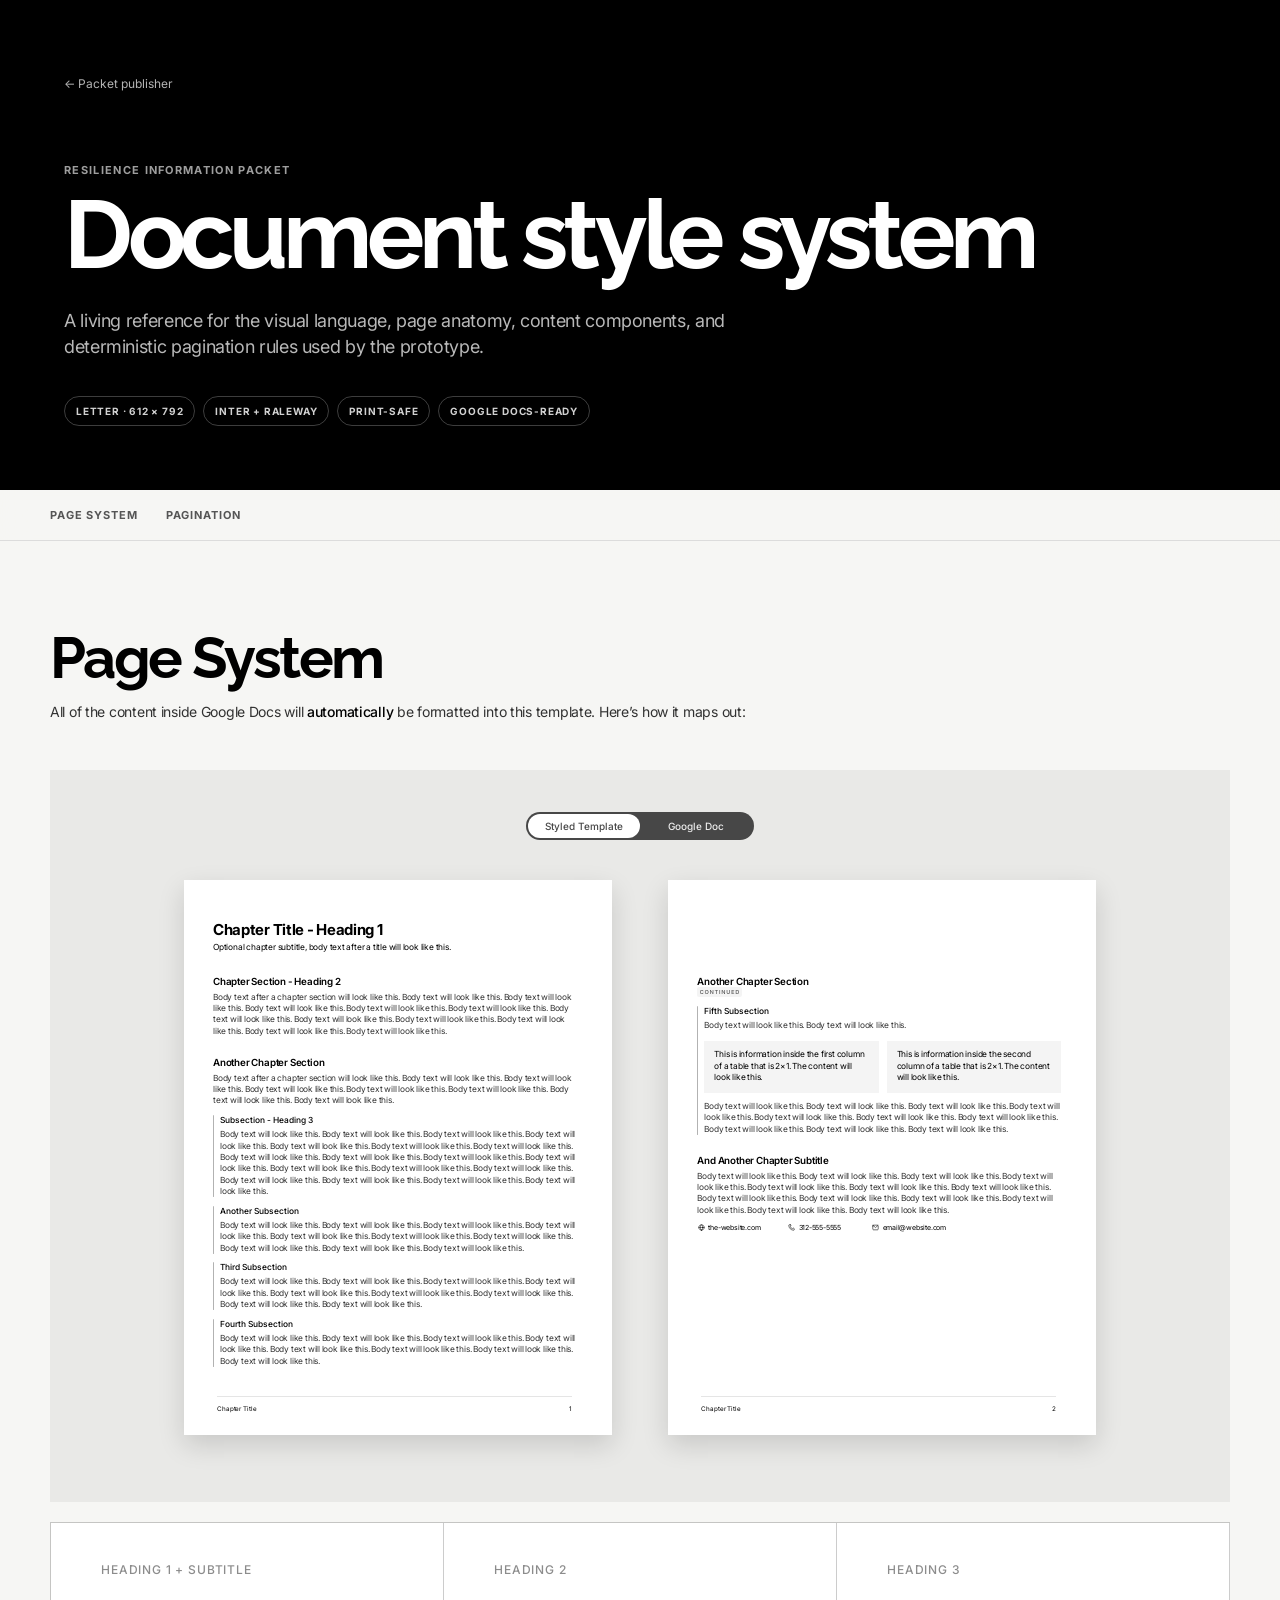
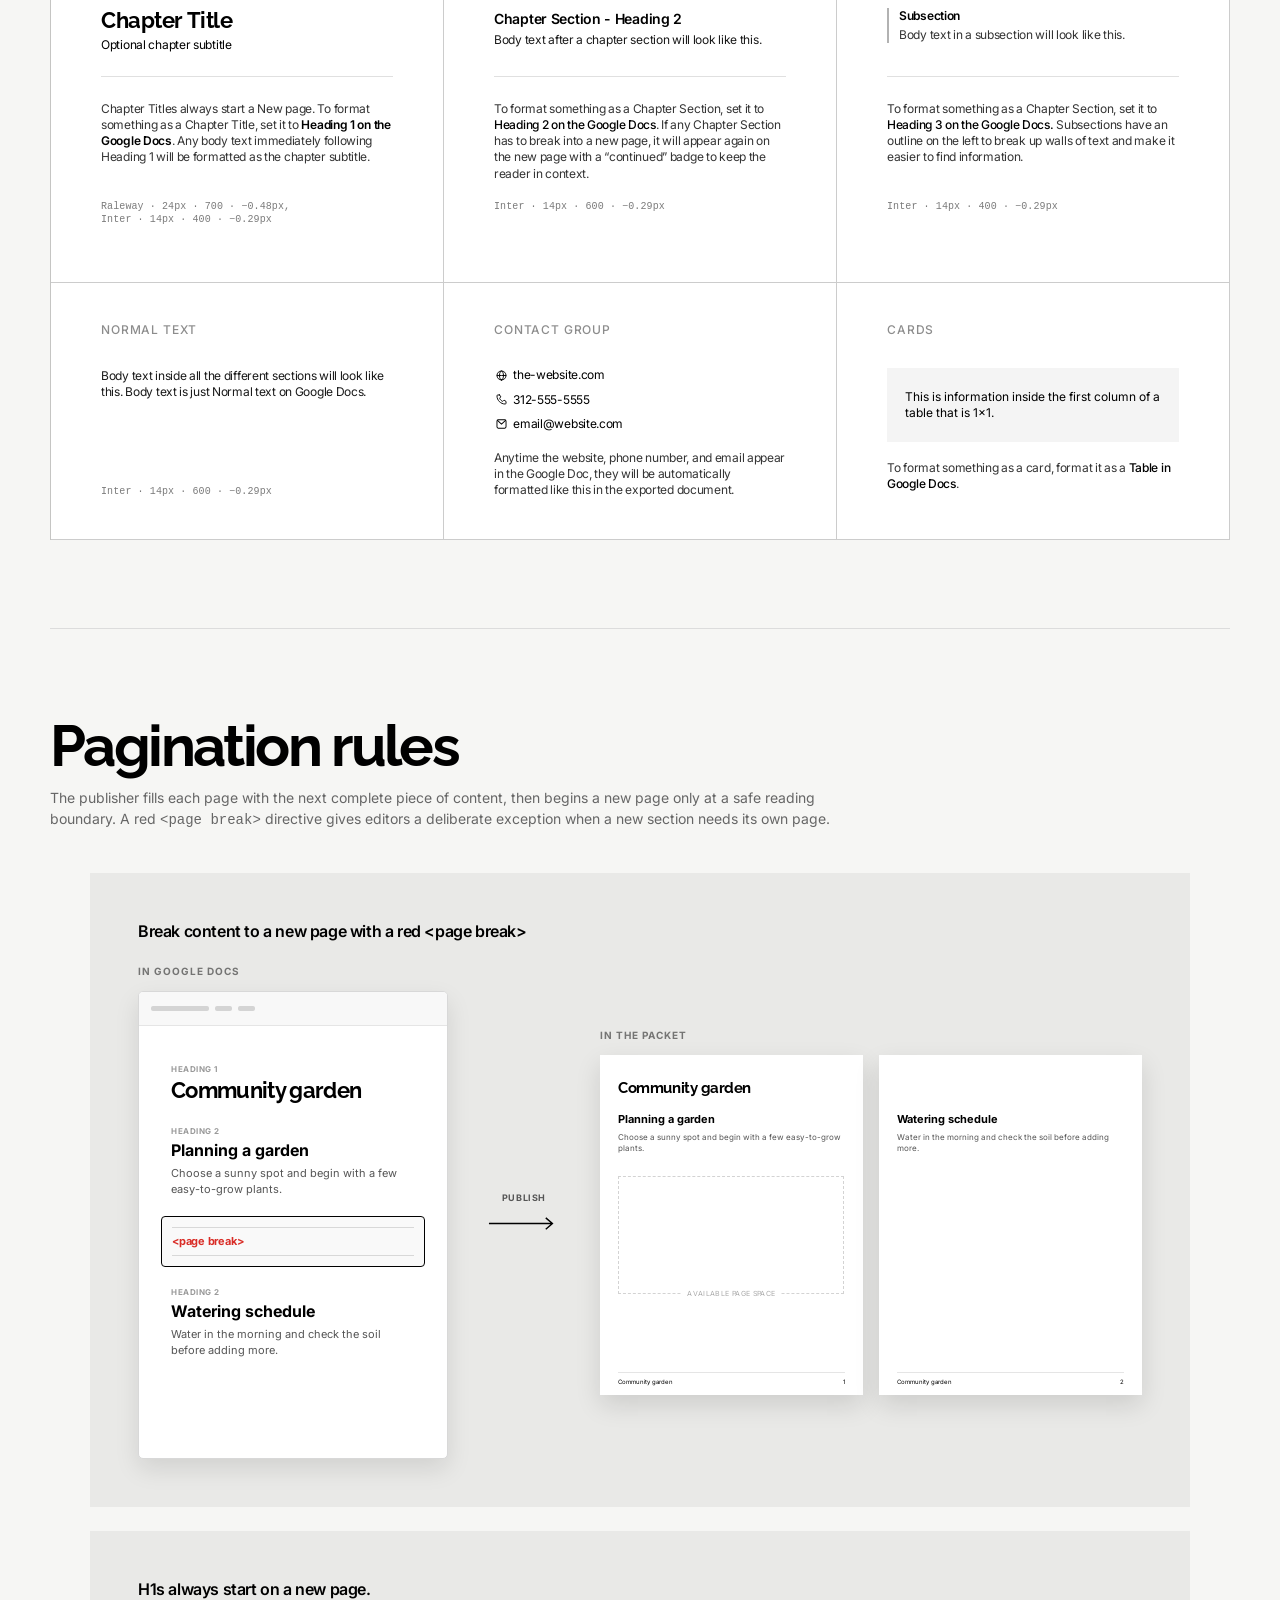
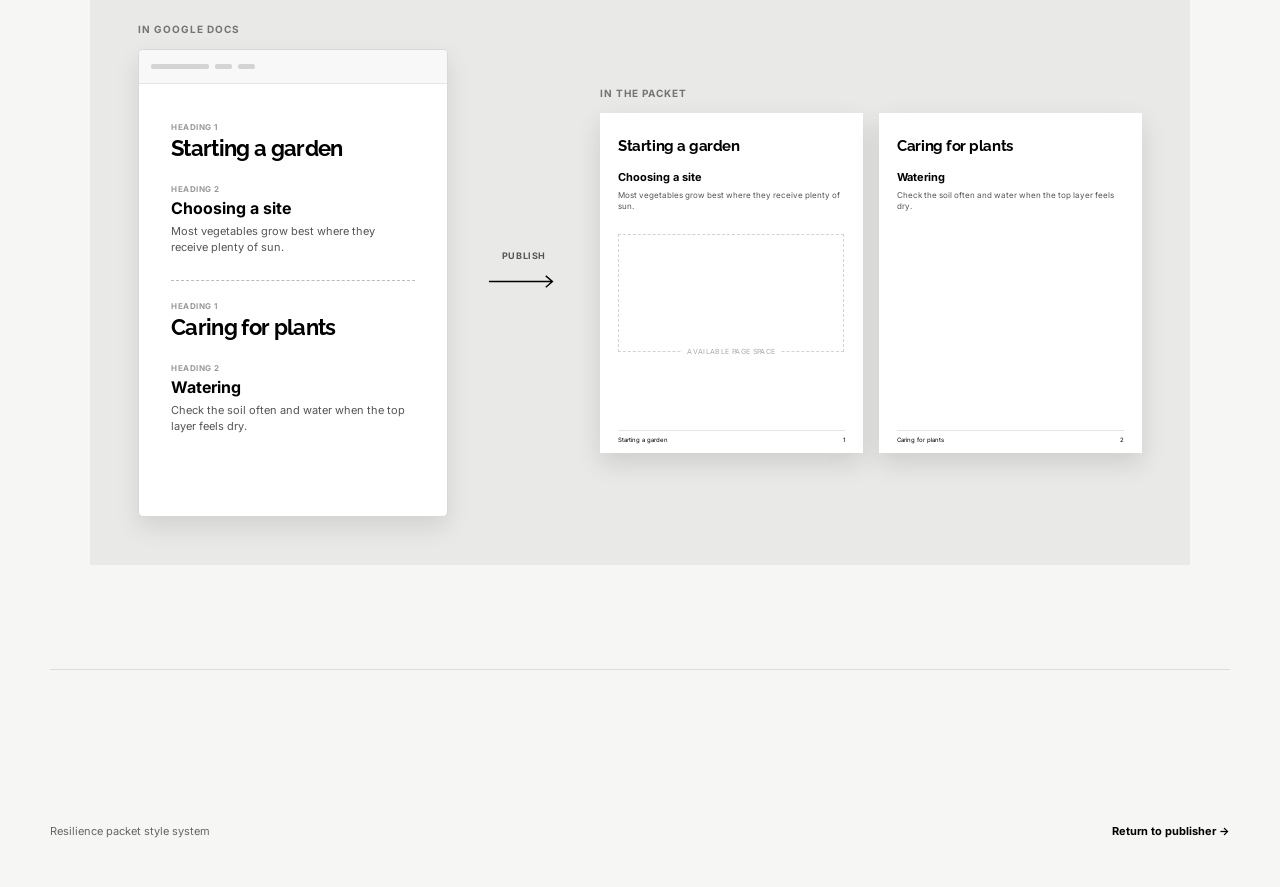
==== commit 71adf9cd: "Refine pagination style guide demos" ====
--- a/style-guide.html
+++ b/style-guide.html
@@ -181,25 +181,25 @@
         </div>
 
         <figure class="pagination-demo" aria-labelledby="pagination-demo-title">
+          <figcaption id="pagination-demo-title" class="pagination-demo-title">Break content to a new page with a red <code>&lt;page break&gt;</code></figcaption>
           <div class="pagination-demo-source">
-            <figcaption id="pagination-demo-title" class="pagination-demo-label">In Google Docs</figcaption>
+            <div class="pagination-demo-label">In Google Docs</div>
             <div class="pagination-doc-page">
               <div class="pagination-doc-toolbar" aria-hidden="true"><span></span><span></span><span></span></div>
               <div class="pagination-doc-content">
                 <span class="pagination-format-label">Heading 1</span>
-                <h2 class="pagination-doc-chapter-title">Hospital Visit</h2>
-                <span class="pagination-format-label">Heading 2</span>
-                <h3>What to expect</h3>
-                <p>A Resilience advocate can meet you at the hospital and explain your options.</p>
-                <div class="pagination-double-break">
-                  <div class="pagination-empty-line"></div>
-                  <code class="pagination-page-break-directive">&lt;page break&gt;</code>
-                  <div class="pagination-empty-line"></div>
-                  <span class="pagination-enter-label" aria-hidden="true"><kbd>⌘</kbd><kbd>↵</kbd></span>
-                </div>
-                <span class="pagination-format-label">Heading 2</span>
-                <h3>Before you leave</h3>
-                <p>Ask for any information or support you need before leaving the hospital.</p>
+                <h2 class="pagination-doc-chapter-title">Community garden</h2>
+                <span class="pagination-format-label">Heading 2</span>
+                <h3>Planning a garden</h3>
+                <p>Choose a sunny spot and begin with a few easy-to-grow plants.</p>
+                  <div class="pagination-double-break">
+                    <div class="pagination-empty-line"></div>
+                    <code class="pagination-page-break-directive">&lt;page break&gt;</code>
+                    <div class="pagination-empty-line"></div>
+                </div>
+                <span class="pagination-format-label">Heading 2</span>
+                <h3>Watering schedule</h3>
+                <p>Water in the morning and check the soil before adding more.</p>
               </div>
             </div>
           </div>
@@ -213,65 +213,76 @@
             <div class="pagination-demo-label">In the packet</div>
             <div class="pagination-result-pages" aria-label="Resulting packet pages">
               <article class="pagination-result-page" aria-label="Packet page before the page break">
-                <h3 class="pagination-page-chapter-title">Hospital Visit</h3>
-                <div class="pagination-page-content">
-                  <h3>What to expect</h3>
-                  <p>A Resilience advocate can meet you at the hospital and explain your options.</p>
+                <h3 class="pagination-page-chapter-title">Community garden</h3>
+                <div class="pagination-page-content">
+                  <h3>Planning a garden</h3>
+                  <p>Choose a sunny spot and begin with a few easy-to-grow plants.</p>
                   <div class="pagination-page-space"><span>Available page space</span></div>
                 </div>
-                <footer class="pagination-page-footer"><span>Hospital Visit</span><span>10</span></footer>
+                <footer class="pagination-page-footer"><span>Community garden</span><span>1</span></footer>
               </article>
               <article class="pagination-result-page" aria-label="Packet page after the page break">
                 <div class="pagination-page-content">
-                  <h3>Before you leave</h3>
-                  <p>Ask for any information or support you need before leaving the hospital.</p>
-                  <span class="pagination-moved-label">New page from page break</span>
-                </div>
-                <footer class="pagination-page-footer"><span>Hospital Visit</span><span>11</span></footer>
+                  <h3>Watering schedule</h3>
+                  <p>Water in the morning and check the soil before adding more.</p>
+                </div>
+                <footer class="pagination-page-footer"><span>Community garden</span><span>2</span></footer>
               </article>
             </div>
           </div>
         </figure>
 
-        <div class="rule-grid">
-          <article class="rule-card rule-card-primary">
-            <div class="rule-number">AUTO</div>
-            <h3>Use the available page</h3>
-            <p>Subsections flow into the remaining page area instead of moving as a complete unit to a fresh page.</p>
-            <div class="rule-diagram"><span class="rule-block rule-block-short"></span><span class="rule-page-break"></span><span class="rule-block rule-block-whole"></span></div>
-          </article>
-          <article class="rule-card">
-            <div class="rule-number">SPLIT</div>
-            <h3>Keep semantic units intact</h3>
-            <p>Content splits between sentences, safe clause breaks (semicolon, colon, or em dash), list items, table rows, or other semantic blocks—not at arbitrary visual coordinates. A heading will not be left with only one line of paragraph copy when more content follows.</p>
-          </article>
-          <article class="rule-card">
-            <div class="rule-number">CONTINUE</div>
-            <h3>Repeat context</h3>
-            <p>When a section continues onto a new page, repeat its own heading with a continued badge unless the source specifies a header or none continuation variant. A nested Heading 3 continuation also repeats its Heading 2 parent for context.</p>
-          </article>
-          <article class="rule-card">
-            <div class="rule-number">RESERVE</div>
-            <h3>Protect the title band</h3>
-            <p>Chapter titles occupy the top of their opening page. Subsequent content pages keep the same y&nbsp;=&nbsp;136px content rail instead of drifting upward.</p>
-          </article>
-          <article class="rule-card">
-            <div class="rule-number">FORCE</div>
-            <h3>Honor explicit breaks</h3>
-            <p>Place a red <code>&lt;page break&gt;</code> on its own line before the content that needs a fresh page. The directive is control metadata and never appears in the packet.</p>
-          </article>
-          <article class="rule-card">
-            <div class="rule-number">WARN</div>
-            <h3>Block unsafe export</h3>
-            <p>A sentence or clause, list item, table row, or other indivisible component taller than the 585px content area produces a fatal warning and disables PDF export until it is corrected.</p>
-          </article>
-        </div>
-
-        <div class="rule-matrix">
-          <div class="rule-matrix-row rule-matrix-head"><span>Policy</span><span>Behavior</span><span>Use when</span></div>
-          <div class="rule-matrix-row"><strong>Auto flow</strong><span>Fill the current page, then split at a semantic boundary</span><span>Default for all subsection content</span></div>
-          <div class="rule-matrix-row"><strong>Red &lt;page break&gt;</strong><span>Begin the following content on a fresh page</span><span>Explicit editorial page control</span></div>
-        </div>
+        <figure class="pagination-demo" aria-labelledby="chapter-start-demo-title">
+          <figcaption id="chapter-start-demo-title" class="pagination-demo-title">H1s always start on a new page.</figcaption>
+          <div class="pagination-demo-source">
+            <div class="pagination-demo-label">In Google Docs</div>
+            <div class="pagination-doc-page">
+              <div class="pagination-doc-toolbar" aria-hidden="true"><span></span><span></span><span></span></div>
+              <div class="pagination-doc-content">
+                <span class="pagination-format-label">Heading 1</span>
+                <h2 class="pagination-doc-chapter-title">Starting a garden</h2>
+                <span class="pagination-format-label">Heading 2</span>
+                <h3>Choosing a site</h3>
+                <p>Most vegetables grow best where they receive plenty of sun.</p>
+                <div class="pagination-doc-chapter-divider" aria-hidden="true"></div>
+                <span class="pagination-format-label">Heading 1</span>
+                <h2 class="pagination-doc-chapter-title">Caring for plants</h2>
+                <span class="pagination-format-label">Heading 2</span>
+                <h3>Watering</h3>
+                <p>Check the soil often and water when the top layer feels dry.</p>
+              </div>
+            </div>
+          </div>
+
+          <div class="pagination-demo-transfer" aria-hidden="true">
+            <span>Publish</span>
+            <svg viewBox="0 0 76 18" focusable="false"><path d="M1 9h67M61 3l7 6-7 6" /></svg>
+          </div>
+
+          <div class="pagination-demo-result">
+            <div class="pagination-demo-label">In the packet</div>
+            <div class="pagination-result-pages" aria-label="Resulting packet pages">
+              <article class="pagination-result-page" aria-label="Packet page before the new chapter">
+                <h3 class="pagination-page-chapter-title">Starting a garden</h3>
+                <div class="pagination-page-content">
+                  <h3>Choosing a site</h3>
+                  <p>Most vegetables grow best where they receive plenty of sun.</p>
+                  <div class="pagination-page-space"><span>Available page space</span></div>
+                </div>
+                <footer class="pagination-page-footer"><span>Starting a garden</span><span>1</span></footer>
+              </article>
+              <article class="pagination-result-page" aria-label="New packet chapter page">
+                <h3 class="pagination-page-chapter-title">Caring for plants</h3>
+                <div class="pagination-page-content">
+                  <h3>Watering</h3>
+                  <p>Check the soil often and water when the top layer feels dry.</p>
+                </div>
+                <footer class="pagination-page-footer"><span>Caring for plants</span><span>2</span></footer>
+              </article>
+            </div>
+          </div>
+        </figure>
+
       </section>
     </main>
 
--- a/style-guide.css
+++ b/style-guide.css
@@ -516,6 +516,19 @@
   background: #e9e9e7;
 }
 
+.pagination-demo + .pagination-demo { margin-top: 24px; }
+
+.pagination-demo-title {
+  grid-column: 1 / -1;
+  margin: 0;
+  color: #000;
+  font-size: 16px;
+  font-weight: 600;
+  letter-spacing: -.025em;
+}
+
+.pagination-demo-title code { font: inherit; }
+
 .pagination-demo-label {
   margin-bottom: 14px;
   color: rgba(0,0,0,.5);
@@ -585,6 +598,11 @@
 .pagination-doc-content h3 { font-size: 16px; line-height: 1.25; }
 .pagination-doc-content h4 { font-size: 13px; line-height: 1.25; }
 .pagination-doc-content p { margin: 6px 0 0; color: #555; font-size: 11px; line-height: 1.45; }
+
+.pagination-doc-chapter-divider {
+  margin: 24px 0 20px;
+  border-top: 1px dashed #bbb;
+}
 
 .pagination-double-break {
   position: relative;
@@ -606,26 +624,6 @@
   letter-spacing: -.02em;
 }
 
-.pagination-enter-label {
-  position: absolute;
-  top: 50%;
-  right: 8px;
-  display: flex;
-  gap: 4px;
-  transform: translateY(-50%);
-}
-
-.pagination-enter-label kbd {
-  padding: 3px 5px;
-  border: 1px solid #c7c7c7;
-  border-bottom-width: 2px;
-  border-radius: 3px;
-  background: #fff;
-  color: #444;
-  font: 600 8px/1 Inter, sans-serif;
-  box-shadow: 0 1px 1px rgba(0,0,0,.05);
-}
-
 .pagination-doc-subsection {
   margin-top: 18px;
   padding-left: 12px;
@@ -707,19 +705,6 @@
 
 .pagination-page-space span { padding: 5px; background: #fff; transform: translateY(50%); }
 
-.pagination-moved-label {
-  display: inline-block;
-  margin-top: 18px;
-  padding: 5px 7px;
-  border-radius: 999px;
-  background: #000;
-  color: #fff;
-  font-size: 7px;
-  font-weight: 700;
-  letter-spacing: .08em;
-  text-transform: uppercase;
-}
-
 .pagination-page-footer {
   position: absolute;
   right: 7%;
@@ -730,90 +715,6 @@
   padding-top: 5px;
   border-top: 1px solid #e5e5e5;
   font-size: 6px;
-}
-
-.rule-grid {
-  display: grid;
-  grid-template-columns: repeat(3, minmax(0, 1fr));
-  gap: 12px;
-  margin-top: 22px;
-}
-
-.rule-card {
-  min-height: 190px;
-  padding: 22px;
-  border: 1px solid var(--guide-border);
-  background: #fff;
-}
-
-.rule-card-primary {
-  border-color: #000;
-  background: #000;
-  color: #fff;
-}
-
-.rule-number {
-  margin-bottom: 30px;
-  color: #777;
-  font-size: 10px;
-  font-weight: 700;
-  letter-spacing: .1em;
-  text-transform: uppercase;
-}
-
-.rule-card-primary .rule-number { color: rgba(255,255,255,.55); }
-
-.rule-card h3 {
-  margin: 0;
-  font-size: 15px;
-  letter-spacing: -.03em;
-}
-
-.rule-card p {
-  margin: 8px 0 0;
-  color: #666;
-  font-size: 12px;
-  line-height: 1.5;
-}
-
-.rule-card-primary p { color: rgba(255,255,255,.72); }
-.rule-card code { font-size: .9em; }
-
-.rule-diagram {
-  display: grid;
-  grid-template-columns: 1fr 12px 1fr;
-  align-items: end;
-  gap: 5px;
-  height: 42px;
-  margin-top: 16px;
-}
-
-.rule-block { display: block; background: #fff; }
-.rule-block-short { height: 25px; }
-.rule-block-whole { height: 40px; }
-.rule-page-break { display: block; height: 100%; border-left: 1px dashed rgba(255,255,255,.65); }
-
-.rule-matrix {
-  margin-top: 36px;
-  border-top: 1px solid #000;
-}
-
-.rule-matrix-row {
-  display: grid;
-  grid-template-columns: .8fr 1.35fr 1fr;
-  gap: 16px;
-  padding: 14px 0;
-  border-bottom: 1px solid var(--guide-border);
-  color: #555;
-  font-size: 12px;
-  line-height: 1.4;
-}
-
-.rule-matrix-row strong { color: #000; }
-.rule-matrix-head { padding-block: 10px; color: #777; font-size: 9px; font-weight: 700; letter-spacing: .1em; text-transform: uppercase; }
-
-@media (max-width: 760px) {
-  .rule-grid { grid-template-columns: repeat(2, minmax(0, 1fr)); }
 }
 
 .guide-site-footer { display:flex; justify-content:space-between; gap:24px; padding:34px 0 50px; color:#666; font-size:11px; }
@@ -827,7 +728,7 @@
   .page-system-paper { --page-scale: .58; }
   .page-system-panel { min-height: 500px; }
   .page-map-grid { grid-template-columns: repeat(2, minmax(0, 1fr)); }
-  .pagination-demo { grid-template-columns: minmax(250px, .8fr) 72px minmax(430px, 1.4fr); padding: 36px 28px; gap: 16px; }
+  .pagination-demo { grid-template-columns: minmax(250px, .8fr) 72px minmax(430px, 1.4fr); padding: 28px; gap: 16px; }
 }
 
 @media (max-width: 640px) {
@@ -847,14 +748,11 @@
   .page-map-card { min-height: 0; }
   .specimen-surface { padding:20px; overflow-x:auto; }
   .specimen-contact { min-width:520px; }
-  .pagination-demo { grid-template-columns: 1fr; padding: 28px 18px; overflow: visible; }
+  .pagination-demo { grid-template-columns: 1fr; padding: 18px; overflow: visible; }
+  .pagination-demo-title { font-size: 14px; }
   .pagination-demo-transfer { transform: rotate(90deg); }
   .pagination-demo-transfer span { display: none; }
   .pagination-demo-result { min-width: 0; }
   .pagination-result-page { max-width: none; }
-  .rule-grid { grid-template-columns: 1fr; }
-  .rule-card { min-height: 0; }
-  .rule-matrix-row { grid-template-columns: 1fr; gap: 4px; }
-  .rule-matrix-head { display: none; }
   .guide-site-footer { flex-direction:column; }
 }
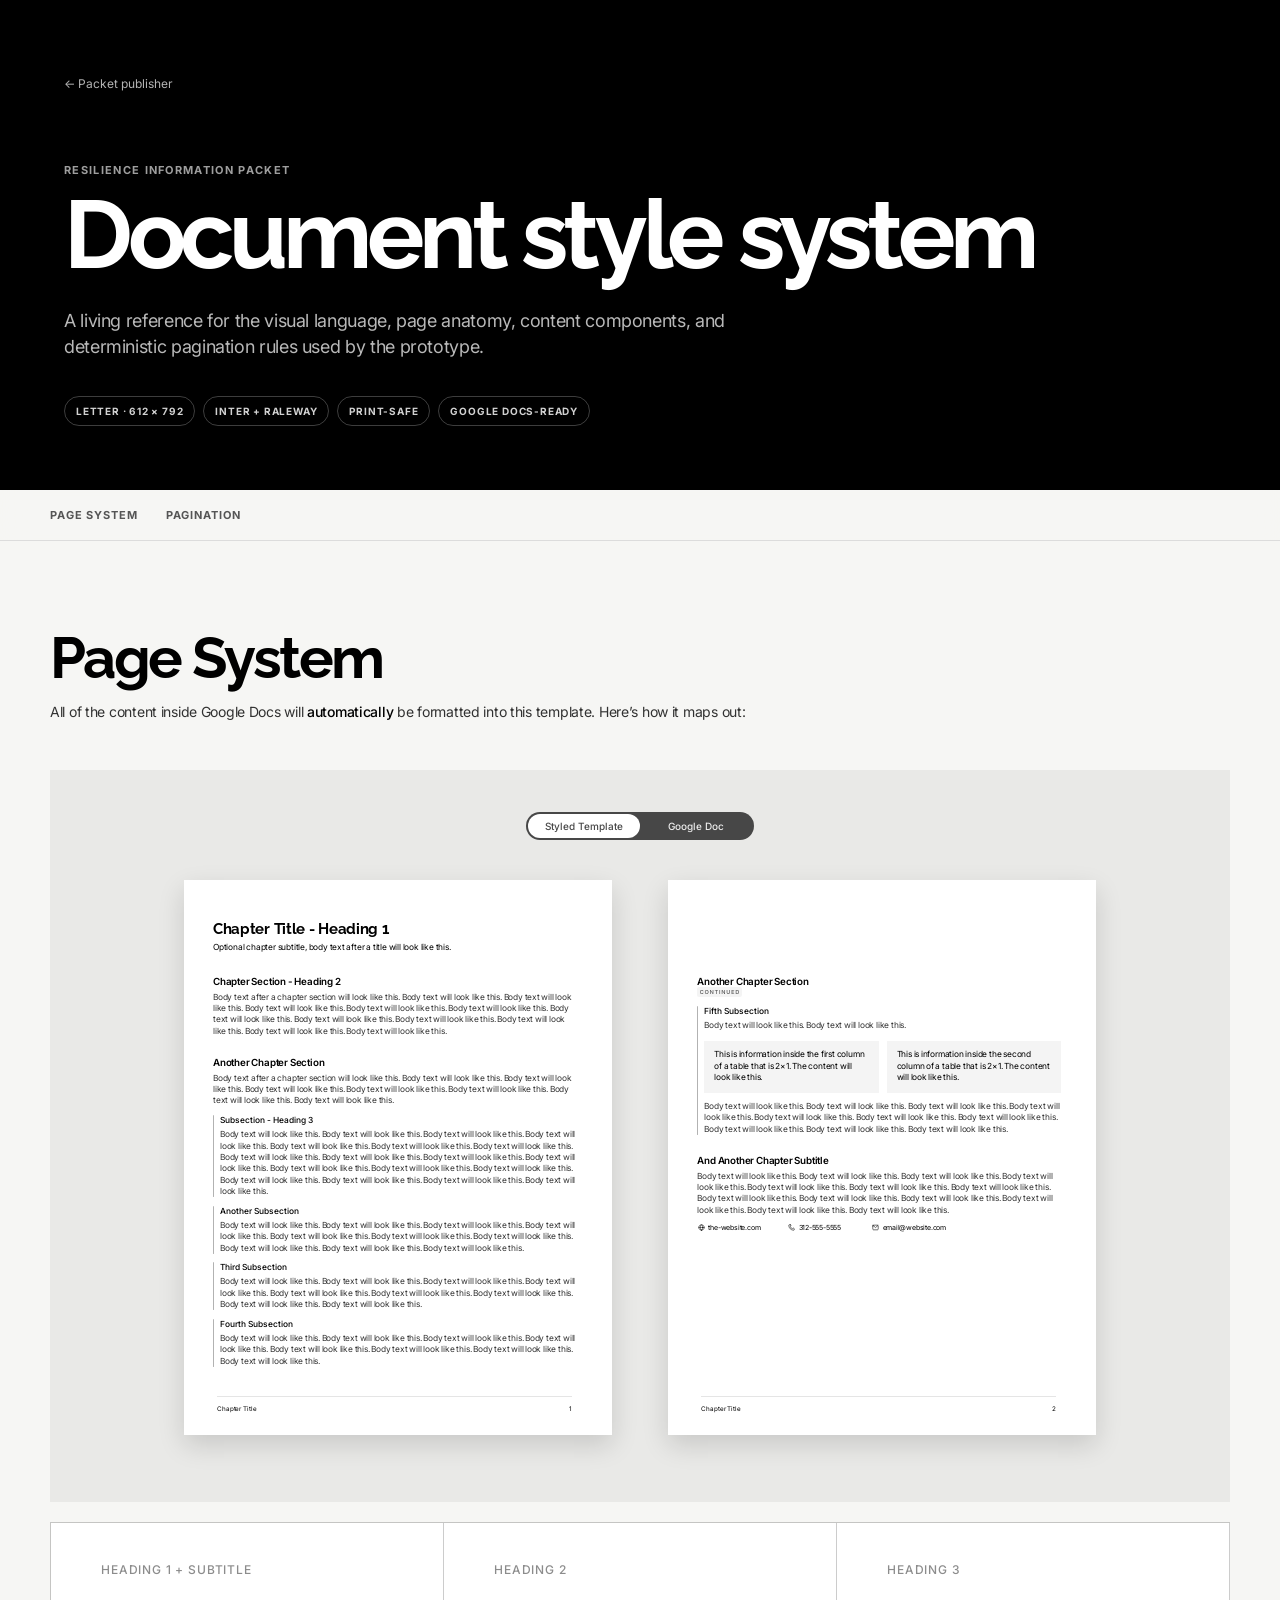
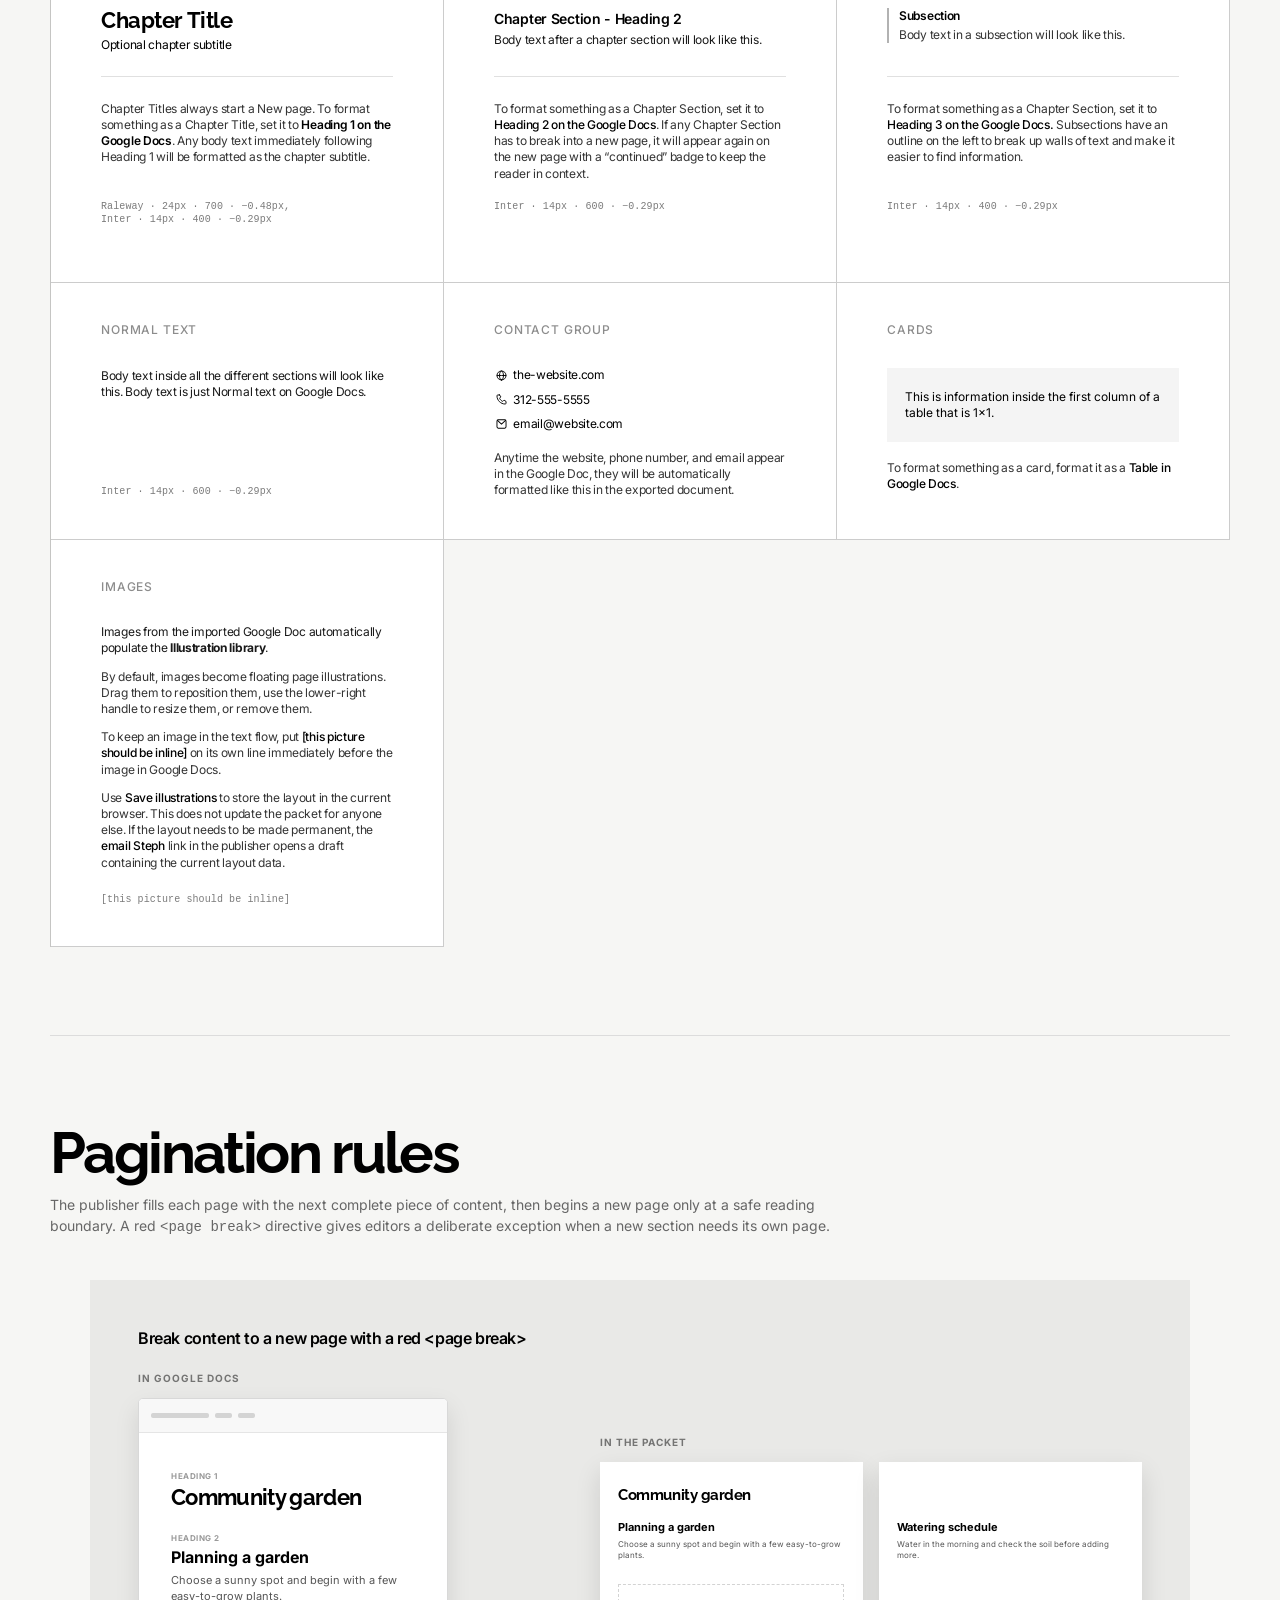
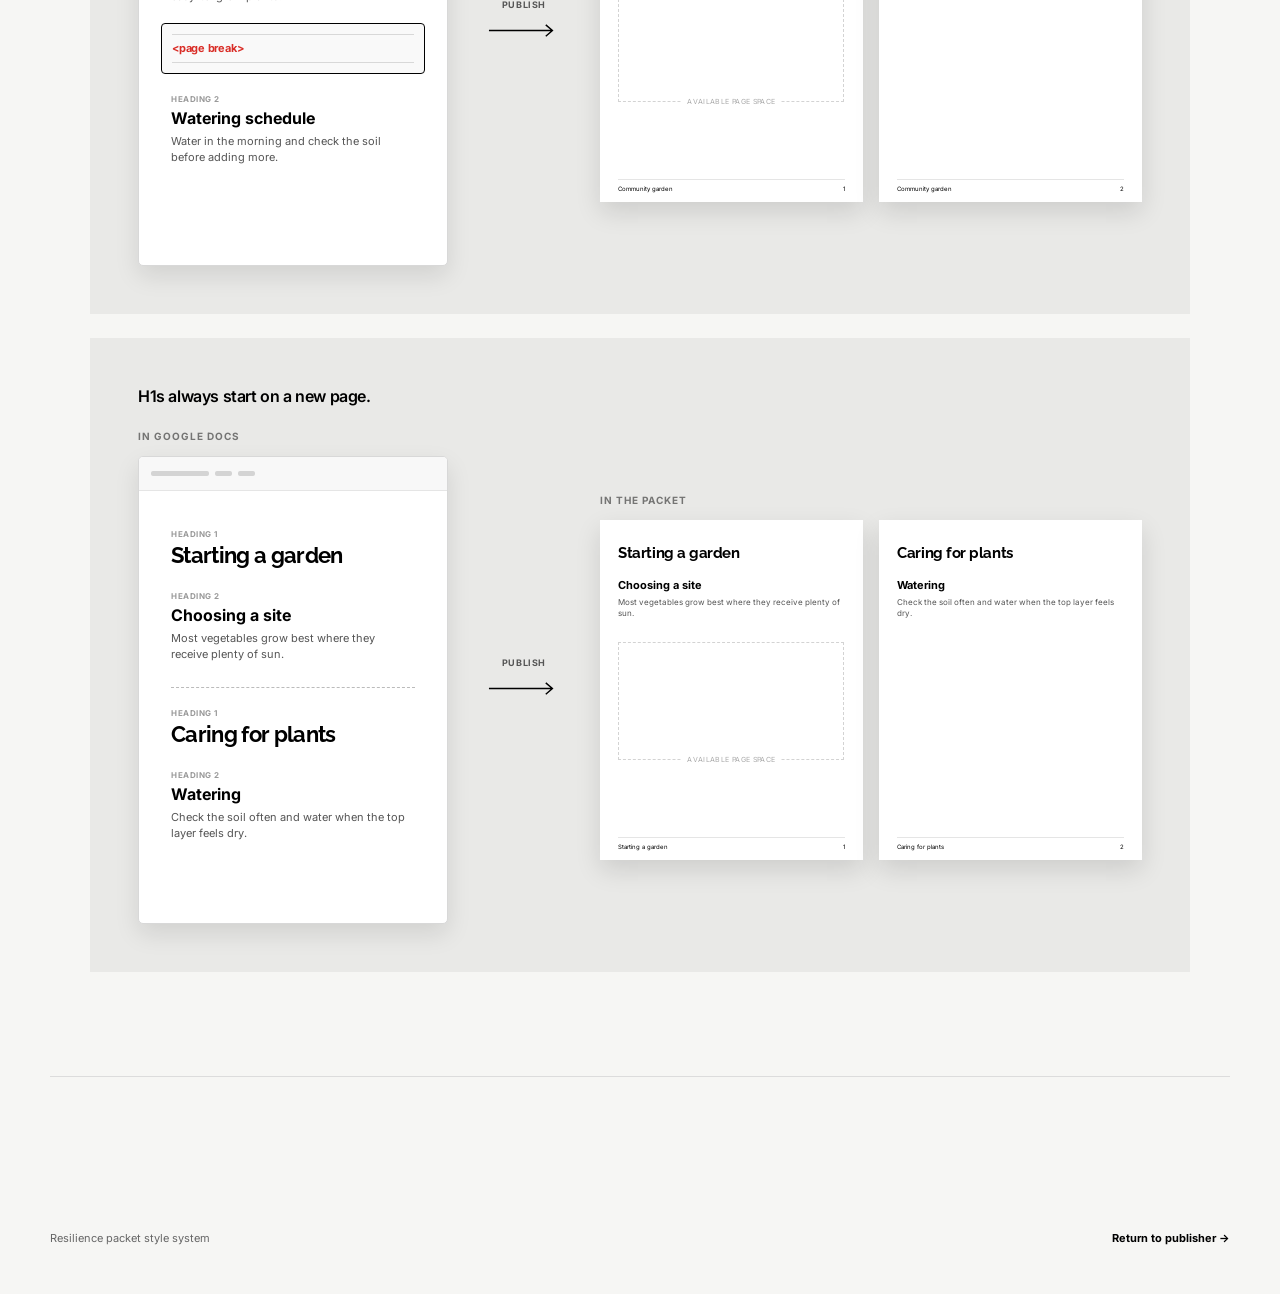
==== commit 83740f1d: "Add Google Doc illustration workflow" ====
--- a/style-guide.html
+++ b/style-guide.html
@@ -169,6 +169,14 @@
             <div class="map-card-example">This is information inside the first column of a table that is 1×1.</div>
             <p class="page-map-description">To format something as a card, format it as a <strong>Table in Google Docs</strong>.</p>
           </article>
+          <article class="page-map-card page-map-card-short map-images">
+            <div class="page-map-label">Images</div>
+            <p class="map-normal-specimen">Images from the imported Google Doc automatically populate the <strong>Illustration library</strong>.</p>
+            <p class="page-map-description">By default, images become floating page illustrations. Drag them to reposition them, use the lower-right handle to resize them, or remove them.</p>
+            <p class="page-map-description">To keep an image in the text flow, put <strong>[this picture should be inline]</strong> on its own line immediately before the image in Google Docs.</p>
+            <p class="page-map-description">Use <strong>Save illustrations</strong> to store the layout in the current browser. This does not update the packet for anyone else. If the layout needs to be made permanent, the <strong>email Steph</strong> link in the publisher opens a draft containing the current layout data.</p>
+            <code>[this picture should be inline]</code>
+          </article>
         </div>
       </section>
 
--- a/styles.css
+++ b/styles.css
@@ -57,11 +57,6 @@
   display: grid;
   grid-template-columns: minmax(340px, 420px) minmax(0, 1fr);
   min-height: 100vh;
-  transition: grid-template-columns 180ms ease;
-}
-
-.app-shell.settings-collapsed {
-  grid-template-columns: 0 minmax(0, 1fr);
 }
 
 .editor-panel {
@@ -72,21 +67,16 @@
   overflow-y: auto;
   background: #fff;
   border-right: 1px solid #d8d8d8;
-  transition: opacity 120ms ease;
-}
-
-.app-shell.settings-collapsed .editor-panel {
-  overflow: hidden;
-  border-right: 0;
-  opacity: 0;
-  visibility: hidden;
-  pointer-events: none;
 }
 
 .editor-header,
 .editor-section {
   padding: 24px;
   border-bottom: 1px solid #e8e8e8;
+}
+
+.editor-header {
+  padding-block: 14px;
 }
 
 .settings-section {
@@ -233,6 +223,7 @@
   display: flex;
   align-items: flex-start;
   gap: 8px;
+  margin-bottom: 12px;
 }
 
 .source-intro-row .settings-section-intro {
@@ -299,6 +290,12 @@
   font-size: 10px;
 }
 
+.import-help-link {
+  color: #222;
+  font-weight: 650;
+  text-underline-offset: 2px;
+}
+
 .page-directive-note {
   margin-top: 8px;
 }
@@ -313,14 +310,52 @@
   gap: 7px;
 }
 
-.illustration-upload-control {
-  margin-top: 14px;
-}
-
-.illustration-upload-control input {
-  height: auto;
-  padding: 7px;
+.source-link-control input {
+  font-weight: 400;
+}
+
+.quick-link-section {
+  display: grid;
+  gap: 7px;
+  margin-top: 20px;
+  color: #555;
   font-size: 11px;
+  font-weight: 600;
+}
+
+.quick-link-label {
+  line-height: 1.3;
+}
+
+.quick-link {
+  display: flex;
+  width: 100%;
+  min-height: 36px;
+  align-items: center;
+  justify-content: space-between;
+  gap: 10px;
+  padding: 8px 10px;
+  border: 1px solid var(--control-border);
+  border-radius: 6px;
+  background: #fff;
+  color: #111;
+  cursor: pointer;
+  font-size: 11px;
+  font-weight: 400;
+  line-height: 1.3;
+  text-align: left;
+}
+
+.quick-link::after {
+  content: "→";
+  font-size: 14px;
+  line-height: 1;
+  text-decoration: none;
+}
+
+.quick-link:disabled {
+  cursor: wait;
+  opacity: 0.55;
 }
 
 .illustration-library {
@@ -335,11 +370,6 @@
   background: #fafafa;
 }
 
-.illustration-library.is-drop-target {
-  border-color: #111;
-  background: #f1f1f1;
-}
-
 .illustration-library-empty {
   grid-column: 1 / -1;
   align-self: center;
@@ -370,19 +400,9 @@
   object-fit: contain;
 }
 
-.illustration-library-item p {
-  overflow: hidden;
-  margin: 4px 0 0;
-  color: #555;
-  font-size: 9px;
-  line-height: 1.2;
-  text-align: center;
-  text-overflow: ellipsis;
-  white-space: nowrap;
-}
-
 .illustration-save-row {
   display: flex;
+  flex-wrap: wrap;
   align-items: center;
   gap: 8px;
   margin-top: 10px;
@@ -399,24 +419,62 @@
   color: #9b5b12;
 }
 
+.illustration-library-support {
+  margin: 10px 0 0;
+  color: #777;
+  font-size: 10px;
+  line-height: 1.4;
+}
+
+.illustration-library-support a {
+  color: inherit;
+}
+
 .source-link-control input[aria-invalid="true"] {
   border-color: #b42318;
 }
 
 .source-doc-preview {
-  overflow: hidden;
   margin-top: 12px;
-  height: 220px;
   border: 1px solid #d6d6d6;
   border-radius: 6px;
+  background: #fafafa;
+}
+
+.source-doc-preview-title {
+  display: flex;
+  align-items: center;
+  justify-content: space-between;
+  gap: 12px;
+  min-height: 40px;
+  margin: 0;
+  padding: 0 12px;
+  color: #555;
+  font-size: 11px;
+  font-weight: 650;
+  border-bottom: 1px solid #e5e5e5;
+}
+
+.source-doc-preview-title > span {
+  min-width: 0;
+  overflow: hidden;
+  text-overflow: ellipsis;
+  white-space: nowrap;
+}
+
+.source-doc-preview-frame {
+  height: 190px;
+  overflow: hidden;
   background: #fff;
 }
 
 .source-doc-preview iframe {
   display: block;
-  width: 100%;
-  height: 100%;
+  width: 238.1%;
+  height: 238.1%;
   border: 0;
+  transform: scale(0.42);
+  transform-origin: top left;
 }
 
 .source-link-actions {
@@ -461,7 +519,11 @@
   color: #333;
   font-size: 11px;
   font-weight: 600;
-  text-underline-offset: 2px;
+  text-decoration: none;
+}
+
+.quick-link-suggestion {
+  font-weight: 400;
 }
 
 .primary-button,
@@ -504,42 +566,102 @@
   text-decoration: none;
 }
 
+#toggleFigma[hidden] {
+  display: none;
+}
+
 .preview-panel {
   min-width: 0;
+  padding: 0 40px 48px;
+  background: #ededed;
+}
+
+.preview-toolbar {
+  margin: 0;
+  padding: 40px 0 14px;
+}
+
+.preview-content {
+  display: grid;
+  grid-template-columns: minmax(0, 1fr) 181px;
+  align-items: start;
+  gap: 16px;
+}
+
+.preview-main {
+  min-width: 0;
   overflow-x: auto;
-  padding: 0 34px 48px;
-  background: #ededed;
-}
-
-.preview-toolbar {
+}
+
+.preview-controls {
+  display: grid;
+  width: 181px;
   position: sticky;
-  top: 0;
+  top: 40px;
   z-index: 1;
-  min-height: 76px;
-  padding: 14px 0;
-  background: rgba(237, 237, 237, 0.94);
-  backdrop-filter: blur(12px);
+  justify-items: end;
+  gap: 8px;
+}
+
+@media (min-width: 981px) {
+  .preview-content {
+    grid-template-columns: minmax(0, 1fr);
+  }
+
+  .preview-main,
+  .preview-controls {
+    grid-column: 1;
+    grid-row: 1;
+  }
+
+  .preview-controls {
+    align-self: start;
+    justify-self: end;
+    margin-top: -36px;
+  }
+}
+
+.preview-controls .toolbar-button,
+.preview-controls .secondary-button {
+  width: 132px;
+}
+
+.preview-controls .zoom-control {
+  justify-self: end;
 }
 
 .preview-toolbar h2 {
-  font-size: 18px;
+  font-size: 14px;
+  font-weight: 500;
+  letter-spacing: -0.02em;
 }
 
 .zoom-control {
-  grid-template-columns: auto 100px 34px;
+  display: grid;
+  width: 132px;
+  grid-template-columns: 1fr auto;
   align-items: center;
-  gap: 8px;
-}
-
-.zoom-control input {
-  height: auto;
-  padding: 0;
-}
-
-.zoom-control span {
+  gap: 4px 8px;
   color: #555;
   font-size: 10px;
+  font-weight: 700;
+}
+
+.zoom-control input {
+  grid-column: 1 / -1;
+  width: 100%;
+  height: auto;
+  margin: 0;
+  padding: 0;
+}
+
+.zoom-control span {
+  font-size: 10px;
   font-variant-numeric: tabular-nums;
+}
+
+.zoom-control #zoomValue {
+  justify-self: end;
 }
 
 .render-warnings {
@@ -604,13 +726,7 @@
 
 .app-shell.two-page-preview .page-comparison.page-style-cover {
   grid-column: 1 / -1;
-  justify-self: center;
-}
-
-.app-shell.two-page-preview #toggleSpread {
-  border-color: #111;
-  background: #111;
-  color: #fff;
+  justify-self: start;
 }
 
 .comparison-column {
@@ -623,7 +739,7 @@
   margin: 0;
   color: #666;
   font-size: 10px;
-  font-weight: 700;
+  font-weight: 400;
   letter-spacing: 0.09em;
   line-height: 1;
   text-transform: uppercase;
@@ -649,6 +765,12 @@
   box-shadow: 0 8px 28px rgba(0, 0, 0, 0.13);
 }
 
+.paper a {
+  color: inherit;
+  cursor: pointer;
+  text-decoration: none;
+}
+
 .cover-page {
   font-family: Inter, sans-serif;
 }
@@ -664,11 +786,15 @@
   letter-spacing: -0.4492px;
 }
 
-.cover-title {
-  position: absolute;
-  top: 280px;
+.cover-heading-group {
+  position: absolute;
+  top: 369px;
   left: 40.53px;
   width: 413.325px;
+  transform: translateY(-50%);
+}
+
+.cover-title {
   margin: 0;
   font-family: Raleway, sans-serif;
   font-size: 60px;
@@ -678,10 +804,7 @@
 }
 
 .cover-subtitle {
-  position: absolute;
-  top: 430.08px;
-  left: 42.53px;
-  margin: 0;
+  margin: 12px 0 0 2px;
   color: rgba(0, 0, 0, 0.75);
   font-size: 23px;
   font-weight: 400;
@@ -710,6 +833,7 @@
   top: 56px;
   left: 42px;
   margin: 0;
+  font-family: Raleway, sans-serif;
   font-size: 21.607px;
   font-weight: 700;
   line-height: normal;
@@ -964,10 +1088,10 @@
 
 .orientation-underline {
   position: absolute;
-  top: 220px;
+  top: 228px;
   left: 56.89px;
-  width: 157.156px;
-  height: 11.289px;
+  width: 158px;
+  height: 4px;
 }
 
 .orientation-footnote-asterisk {
@@ -1134,6 +1258,14 @@
   font-size: 12px;
 }
 
+/* The Minors Rights table system uses Figma's wider 529px content rail.
+   Apply it from the content itself so live Google Doc imports measure and
+   render the same way as the bundled frame-specific pages. */
+.page-content:has(.content-table),
+.measurement-content:has(.content-table) {
+  width: 529px;
+}
+
 .page-content {
   position: absolute;
   top: 136px;
@@ -1184,7 +1316,8 @@
   bottom: 0;
 }
 
-.subsection.is-chapter-last {
+.subsection.is-chapter-last,
+.subsection.is-page-terminal {
   padding-bottom: 0;
 }
 
@@ -1211,6 +1344,10 @@
 
 .subsection.is-nested .subsection-heading {
   font-size: 12px;
+}
+
+.subsection.is-nested .subsection-heading-row {
+  margin-bottom: 4px;
 }
 
 .subsection-heading strong {
@@ -1466,6 +1603,15 @@
 
 .content-image {
   margin: 0 0 12px;
+}
+
+.illustration-anchor {
+  display: block;
+  width: 0;
+  height: 0;
+  margin: 0;
+  overflow: hidden;
+  pointer-events: none;
 }
 
 .preview-illustration {
@@ -1516,18 +1662,21 @@
   user-select: none;
 }
 
-.placed-illustration {
+.placed-illustration,
+.anchored-illustration {
   position: absolute;
   z-index: 3;
   width: 132px;
   margin: 0;
 }
 
-.placed-illustration img {
+.placed-illustration img,
+.anchored-illustration img {
   width: 100%;
 }
 
-.placed-illustration::after {
+.placed-illustration::after,
+.anchored-illustration::after {
   content: "Drag to place · pull corner to resize";
 }
 
@@ -1550,10 +1699,10 @@
   transition: opacity 120ms ease;
 }
 
-.placed-illustration:hover .illustration-remove,
-.placed-illustration:focus-within .illustration-remove,
-.placed-illustration:hover .illustration-resize,
-.placed-illustration:focus-within .illustration-resize {
+.preview-illustration:hover .illustration-remove,
+.preview-illustration:focus-within .illustration-remove,
+.preview-illustration:hover .illustration-resize,
+.preview-illustration:focus-within .illustration-resize {
   opacity: 1;
 }
 
@@ -2166,10 +2315,6 @@
     max-height: none;
   }
 
-  .app-shell.settings-collapsed .editor-panel {
-    display: none;
-  }
-
   .preview-panel {
     padding-inline: 16px;
   }
@@ -2195,6 +2340,7 @@
 
   .editor-panel,
   .preview-toolbar,
+  .preview-controls,
   .render-warnings {
     display: none !important;
   }
@@ -2205,6 +2351,14 @@
 
   .preview-panel {
     padding: 0;
+  }
+
+  .preview-content {
+    padding: 0;
+  }
+
+  .preview-main {
+    overflow: visible;
   }
 
   .pages {
--- a/style-guide.css
+++ b/style-guide.css
@@ -440,6 +440,10 @@
 
 .map-normal-text code {
   margin-top: auto;
+}
+
+.map-images .page-map-description {
+  margin-top: 12px;
 }
 
 .page-map-contact {
